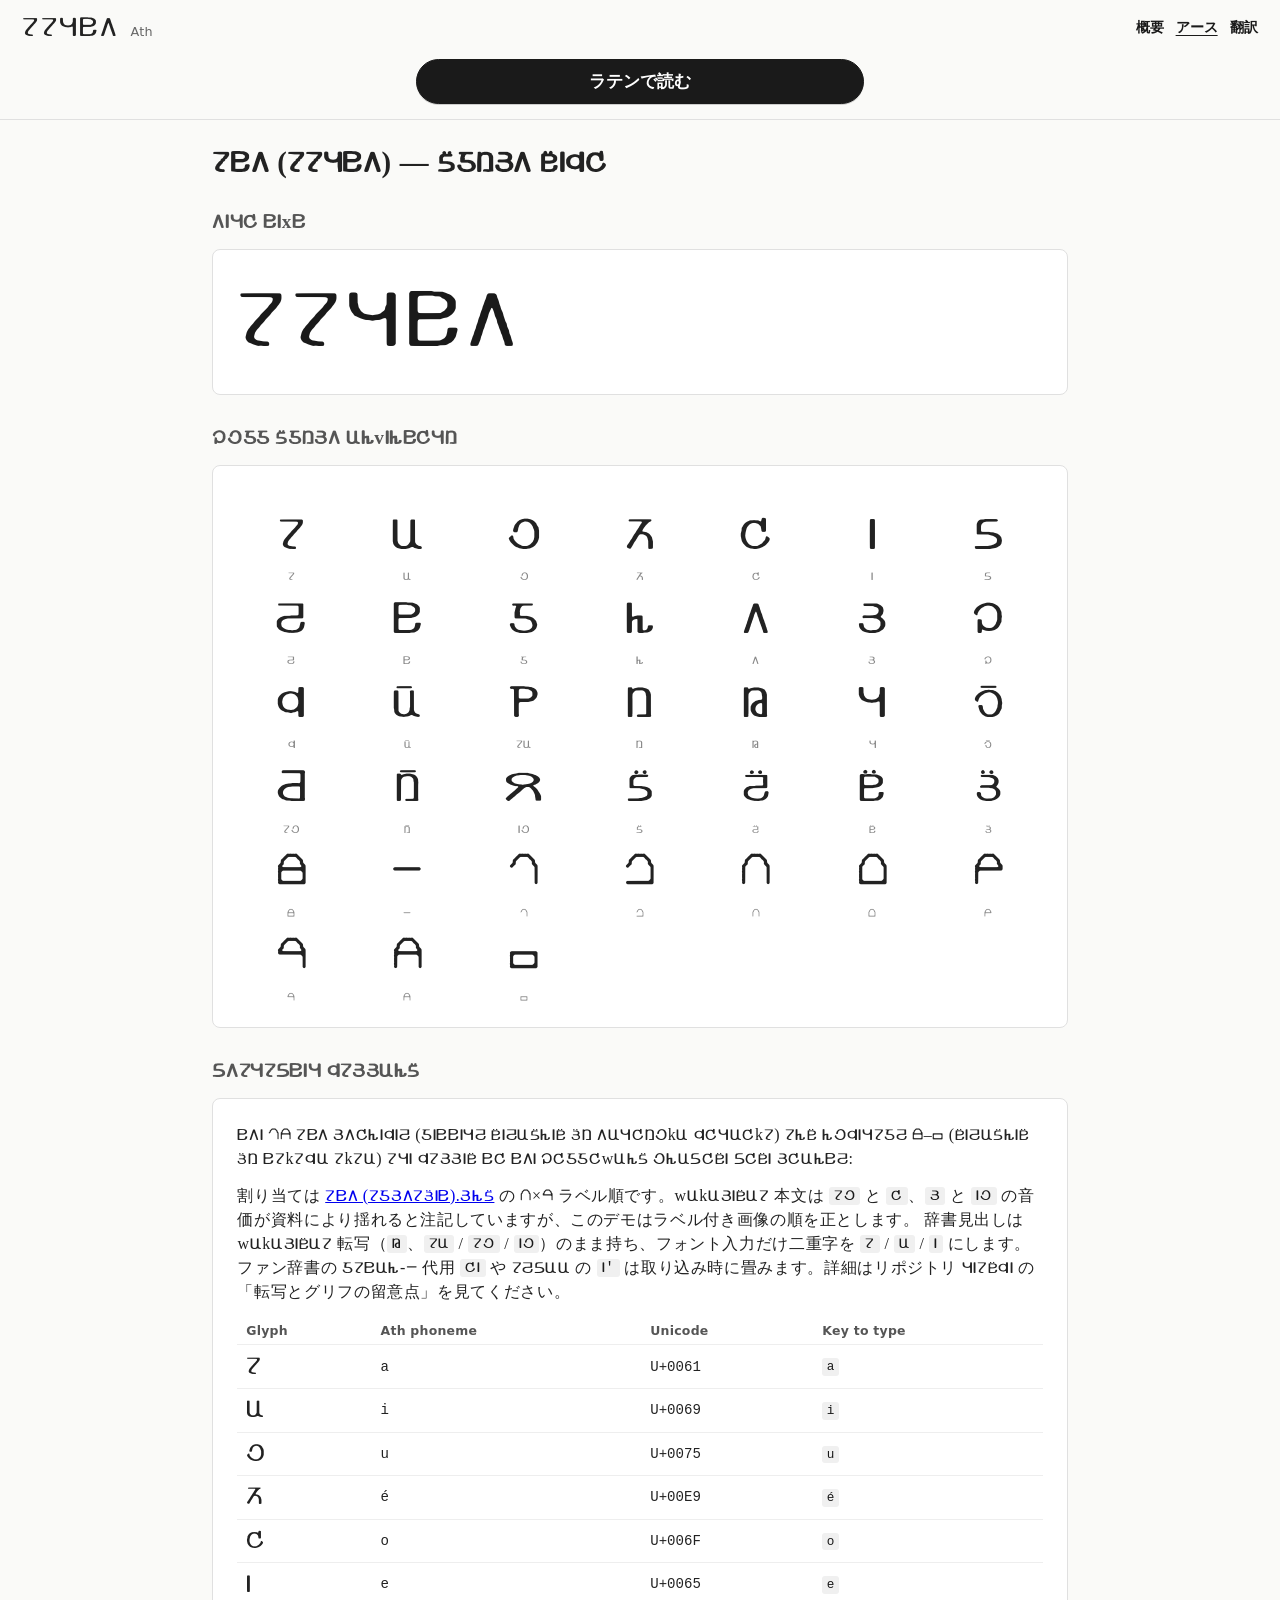
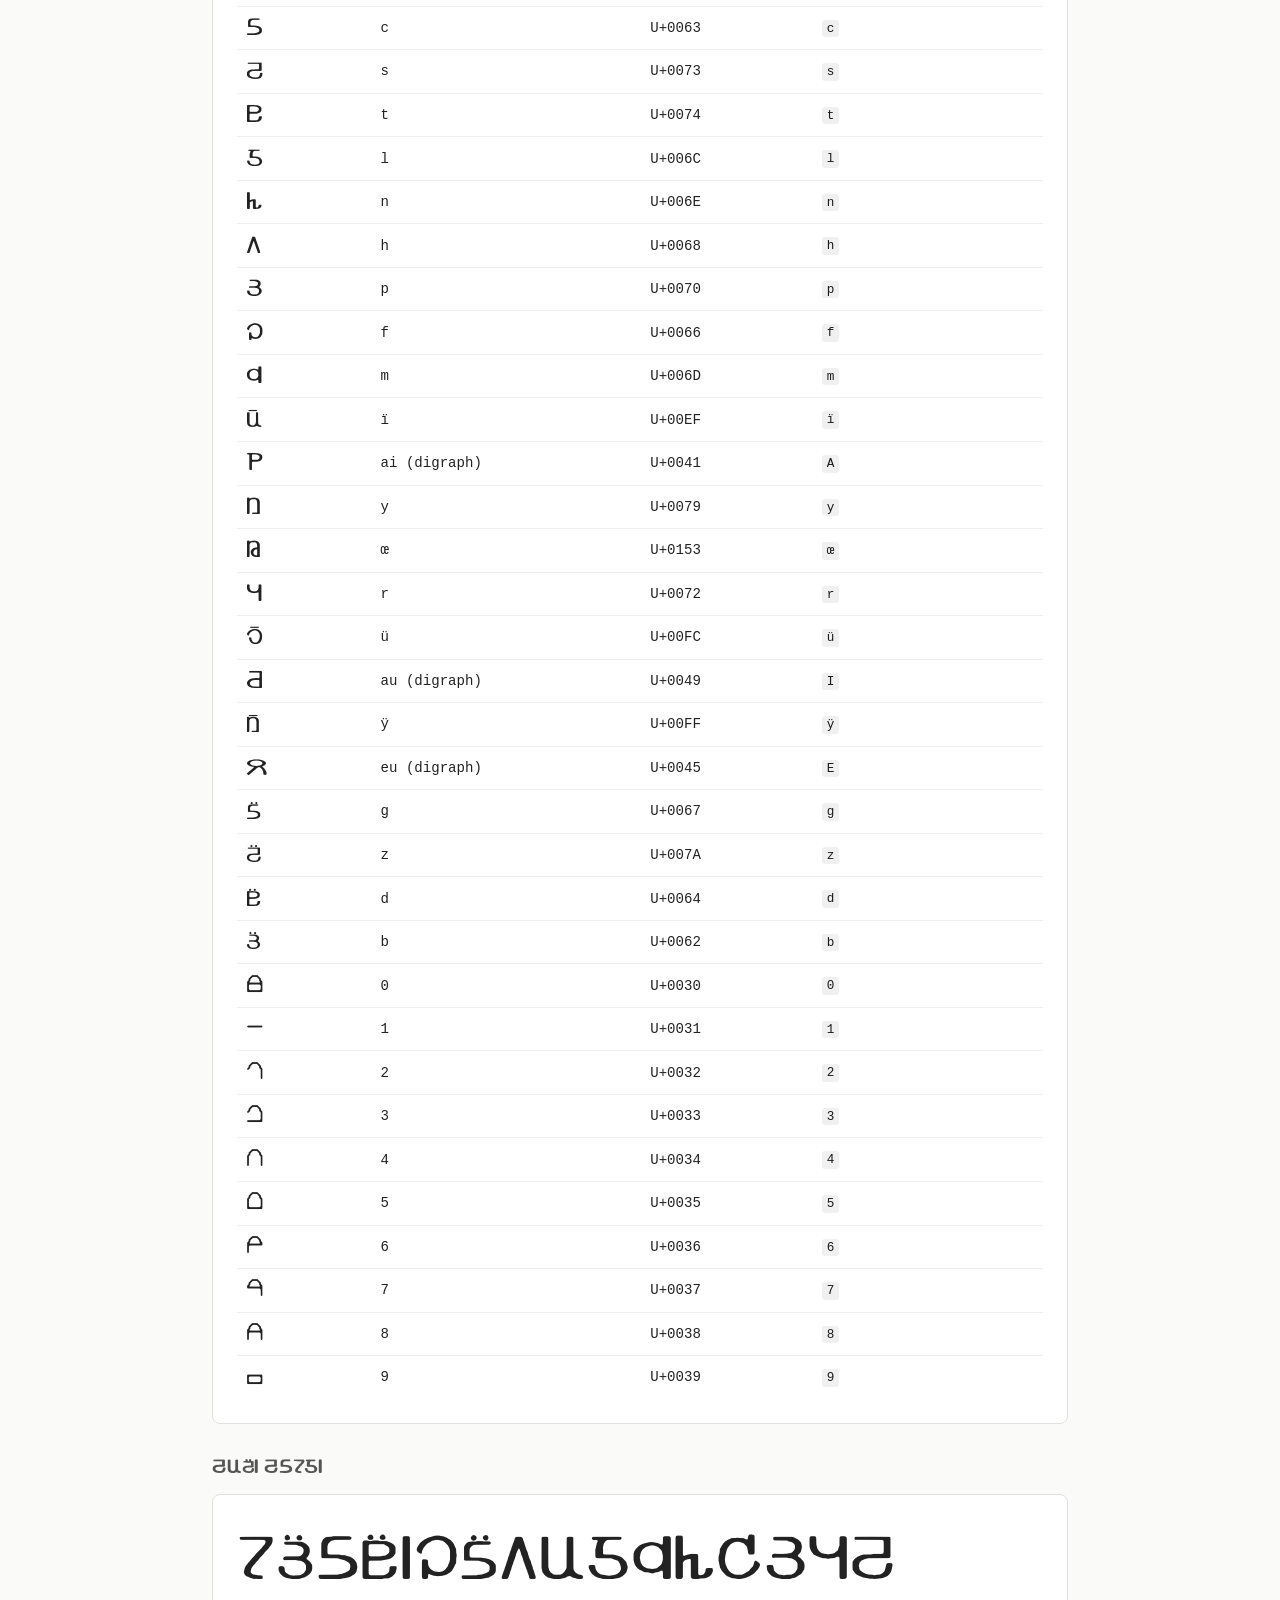
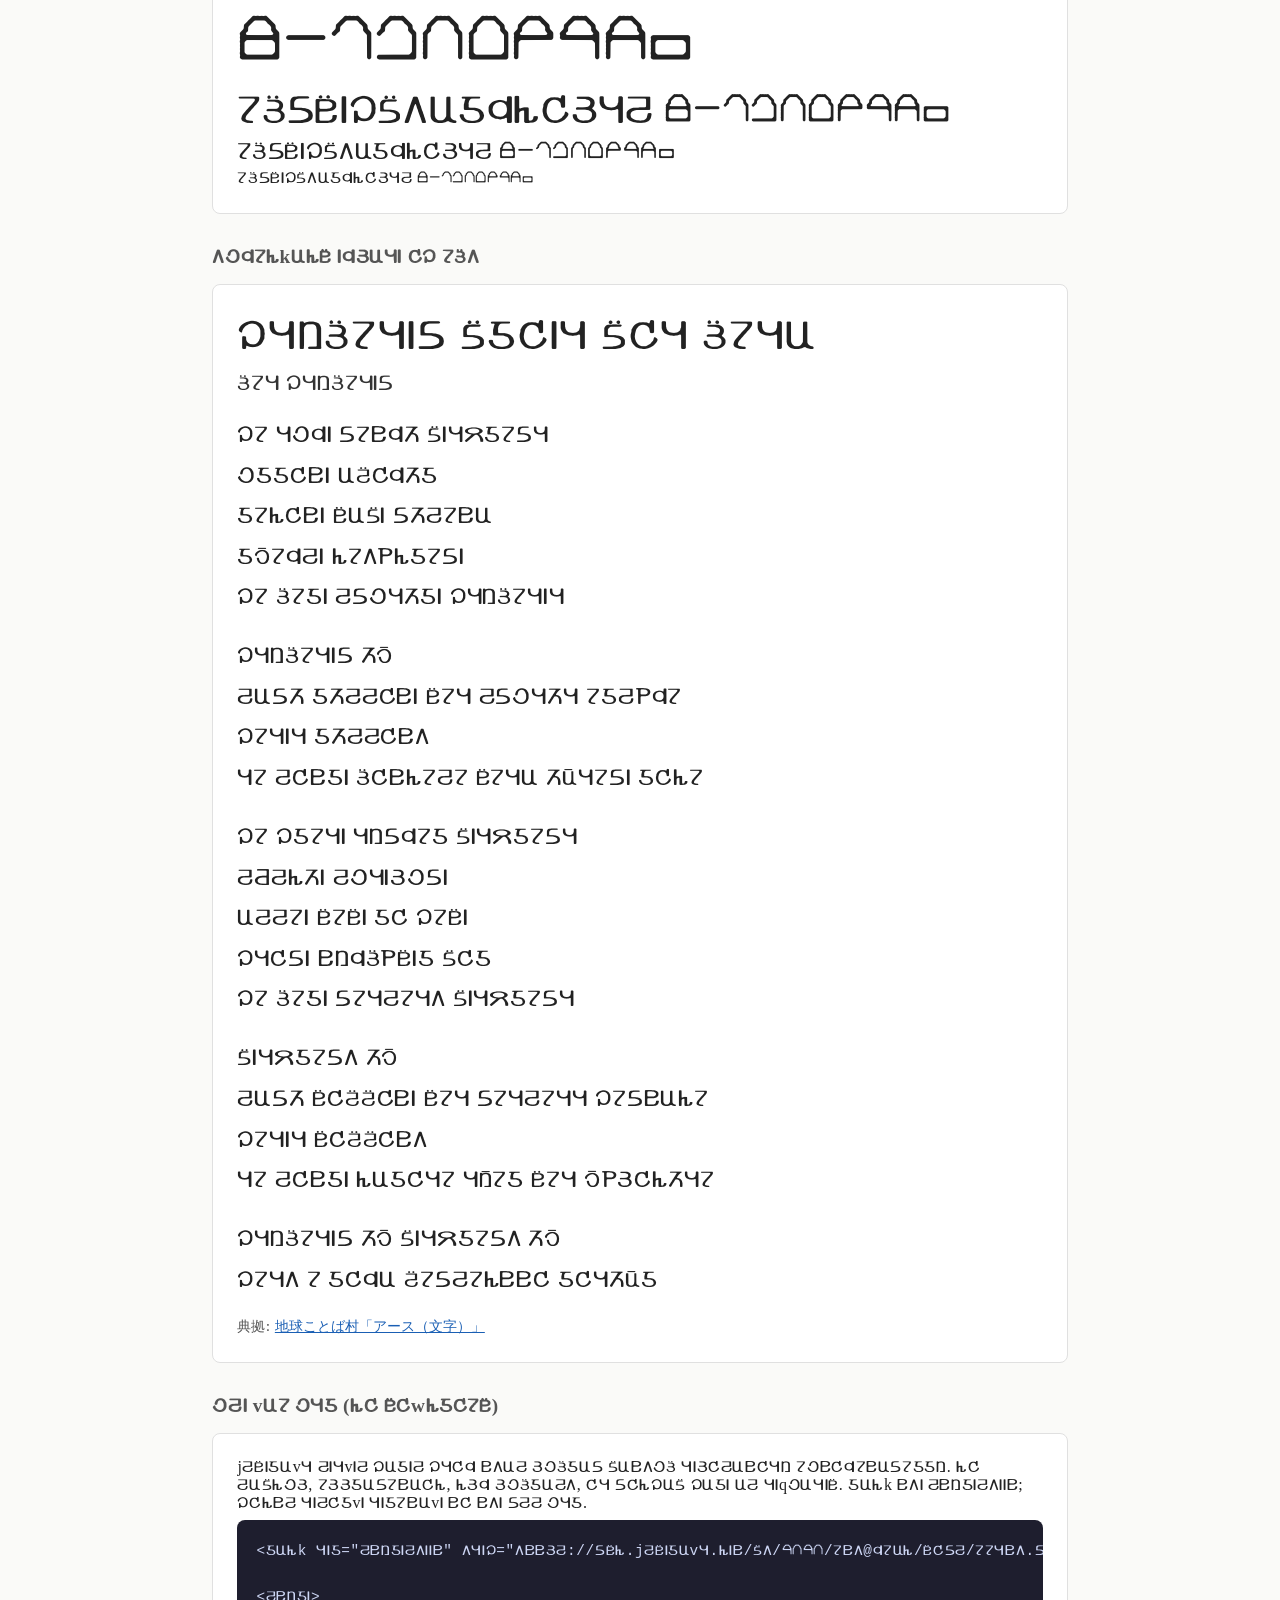
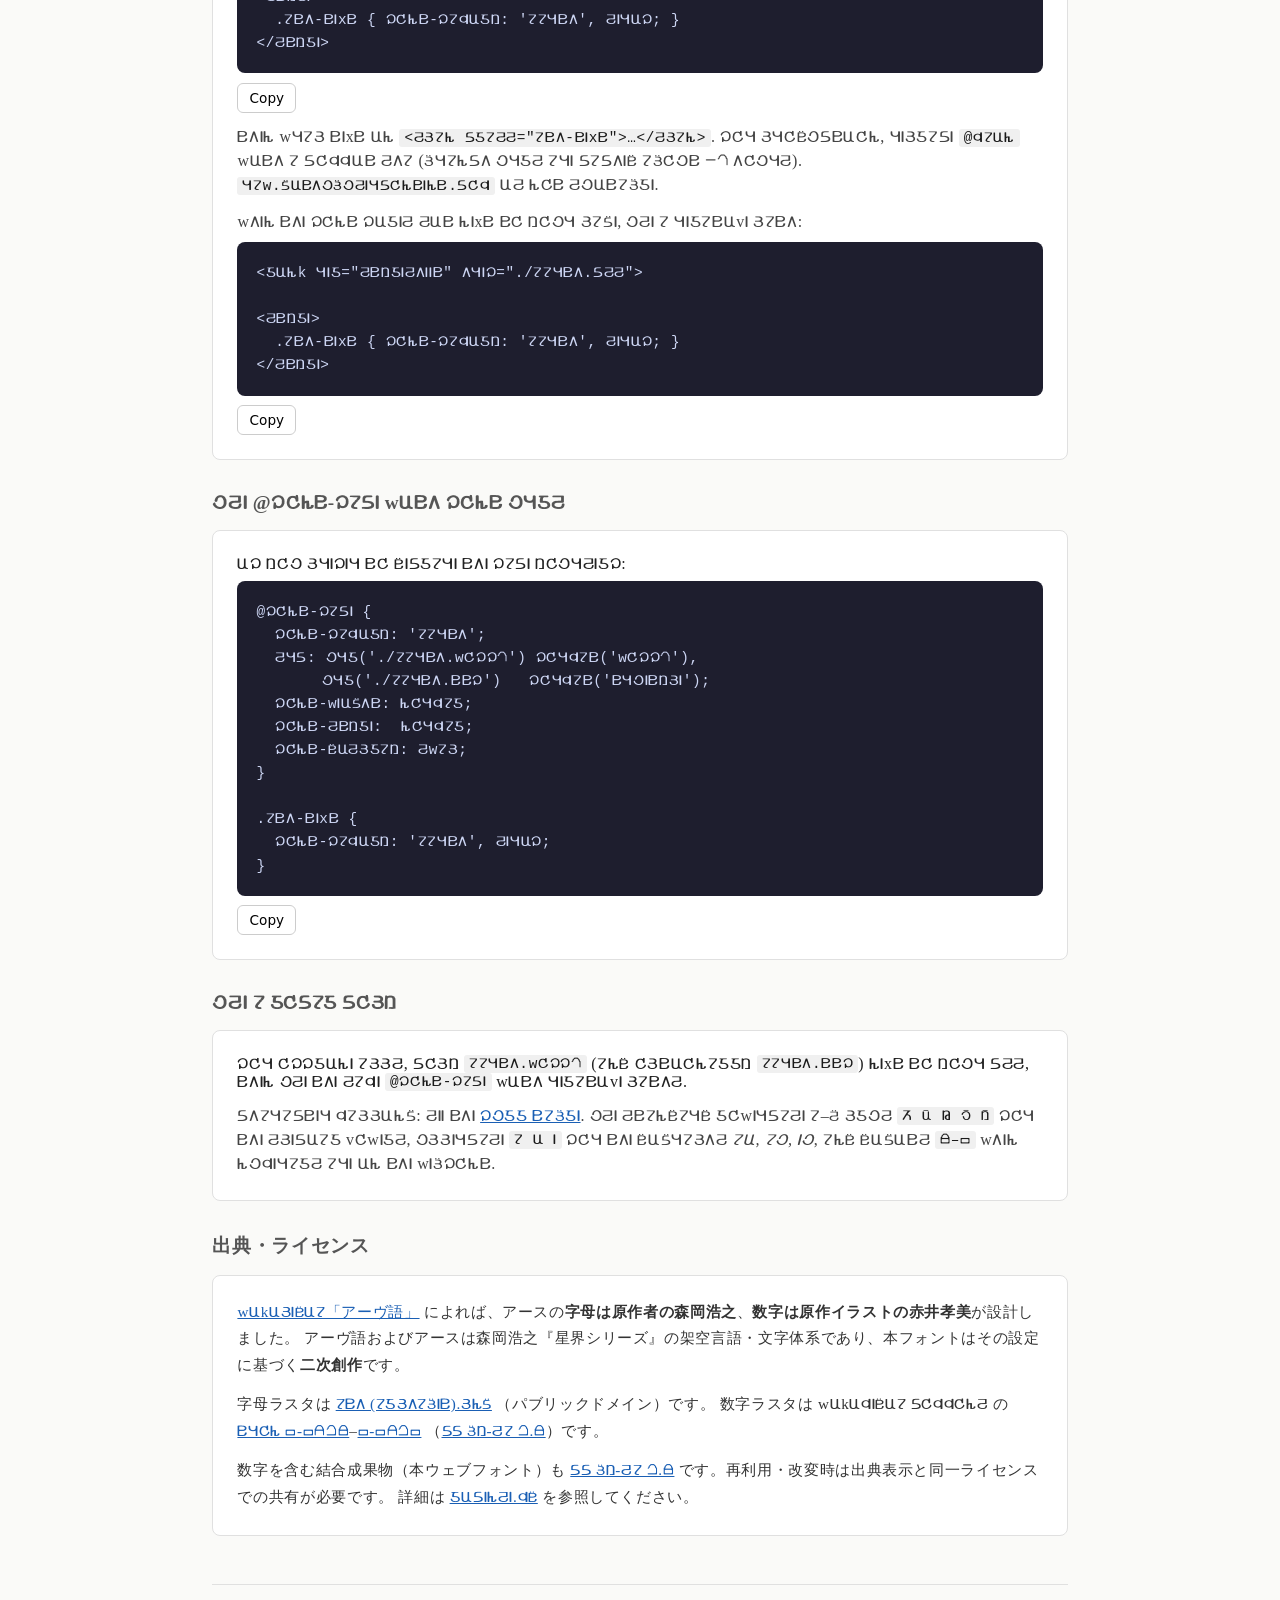
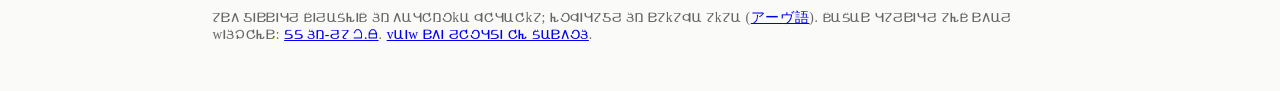
==== ath/index.html @ dbf1bd20 "ux: 字形デモの翻訳トグルを全幅で目立たせる アース表示のファーストビューは維持し、ラテン切替をヘッダー下の大きな操作にする。  Co-authored-by: koudenpa <koudenpa" ====
<!DOCTYPE html>
<html lang="en">
<head>
  <meta charset="UTF-8" />
  <meta name="viewport" content="width=device-width, initial-scale=1.0" />
  <title>アース（Ath）字形デモ — アーヴ語とアース</title>
  <link rel="icon" href="../favicon.ico" sizes="48x48">
  <link rel="icon" type="image/png" sizes="32x32" href="../icons/favicon-32.png">
  <link rel="icon" type="image/png" sizes="16x16" href="../icons/favicon-16.png">
  <link rel="apple-touch-icon" href="../icons/apple-touch-icon.png">
  <link rel="stylesheet" href="../aarth.css">
  <link rel="stylesheet" href="../site.css">
  <style>
    /* ------------------------------------------------------------------ */
    /* Base styles                                                         */
    /* ------------------------------------------------------------------ */
    *, *::before, *::after { box-sizing: border-box; margin: 0; padding: 0; }

    body {
      font-family: system-ui, sans-serif;
      background: #fafaf8;
      color: #222;
    }

    main.page-content {
      max-width: 900px;
      margin: 0 auto;
      padding: 1.6rem 1.4rem 3rem;
    }

    .page-content {
      transition: filter .28s ease, opacity .28s ease;
    }

    .page-content.is-switching {
      filter: blur(6px);
      opacity: .4;
    }

    @media (prefers-reduced-motion: reduce) {
      .page-content { transition: none; }
      .page-content.is-switching { filter: none; opacity: 1; }
    }

    /* Default: the document reads as Ath. Translate restores Latin copy. */
    body:not(.translated) .page-content {
      font-family: 'Aarth', Georgia, serif;
      text-transform: lowercase;
      letter-spacing: .04em;
    }

    /* A / I / E are digraph keys — do not lowercase them. */
    body:not(.translated) .alpha-cell .glyph {
      text-transform: none;
    }

    body:not(.translated) .alpha-cell .label,
    body:not(.translated) code,
    body:not(.translated) pre {
      font-family: 'Aarth', ui-monospace, monospace;
    }

    body.translated .page-content {
      font-family: system-ui, sans-serif;
      text-transform: none;
      letter-spacing: normal;
    }

    /* Specimens stay in Aarth after Translate so glyphs stay visible. */
    body.translated .aarth,
    body.translated .aarth-hero,
    body.translated .alpha-cell .glyph,
    body.translated .size-scale p,
    body.translated .aarth-para,
    body.translated .ath-keys {
      font-family: 'Aarth', serif;
    }

    /* A / I / E are digraph keys (ai / au / eu). Never lowercase them. */
    .ath-keys {
      font-family: 'Aarth', serif;
      letter-spacing: .04em;
    }

    body:not(.translated) .page-content .ath-keys {
      text-transform: none;
    }

    body:not(.translated) .page-content .source-note,
    body.translated .source-note {
      font-family: system-ui, sans-serif;
      text-transform: none;
      letter-spacing: normal;
    }

    body:not(.translated) .page-content .source-note code,
    body.translated .source-note code {
      font-family: ui-monospace, 'SFMono-Regular', Menlo, Consolas, monospace;
      text-transform: none;
    }

    body.translated .alpha-cell .label,
    body.translated code,
    body.translated pre {
      font-family: ui-monospace, 'SFMono-Regular', Menlo, Consolas, monospace;
    }

    h1, h2 { margin-bottom: .5rem; }
    h1 { font-size: 1.8rem; margin-bottom: 1.5rem; }
    h2 { font-size: 1.2rem; color: #555; margin-top: 2rem; }

    /* ------------------------------------------------------------------ */
    /* Aarth font utility class                                            */
    /* ------------------------------------------------------------------ */
    .aarth {
      font-family: 'Aarth', serif;
    }

    /* ------------------------------------------------------------------ */
    /* Demo sections                                                        */
    /* ------------------------------------------------------------------ */
    .demo-block {
      background: #fff;
      border: 1px solid #e0e0e0;
      border-radius: 8px;
      padding: 1.5rem;
      margin-top: 1rem;
      max-width: 100%;
      min-width: 0;
      overflow-x: auto;
    }

    /* Large heading */
    .aarth-hero {
      font-family: 'Aarth', serif;
      font-size: 5rem;
      line-height: 1.2;
      letter-spacing: .08em;
      color: #1a1a1a;
      overflow-wrap: anywhere;
    }

    /* Alphabet table */
    .alpha-grid {
      display: grid;
      grid-template-columns: repeat(7, minmax(0, 1fr));
      gap: .5rem;
      margin-top: 1rem;
    }

    .alpha-cell {
      display: flex;
      flex-direction: column;
      align-items: center;
      gap: .3rem;
      min-width: 0;
    }

    .alpha-cell .glyph {
      font-family: 'Aarth', serif;
      font-size: clamp(1.35rem, 6vw, 2.8rem);
      line-height: 1.35;
    }

    .alpha-cell .label {
      font-size: .7rem;
      color: #888;
      font-family: monospace;
    }

    /* Character mapping — keep Latin columns readable in Ath mode.
       Punctuation is not in the webfont; digits are optional (fill the
       source template). A I E must not be lowercased (digraph keys). */
    .mapping-intro {
      margin-bottom: .8rem;
      line-height: 1.5;
    }

    .mapping-table {
      width: 100%;
      border-collapse: collapse;
      font-family: system-ui, sans-serif;
      text-transform: none;
      letter-spacing: normal;
      font-size: .95rem;
    }

    .mapping-table th,
    .mapping-table td {
      text-align: left;
      padding: .4rem .55rem;
      border-bottom: 1px solid #eee;
      vertical-align: middle;
    }

    .mapping-table th {
      color: #555;
      font-weight: 600;
      font-size: .78rem;
      letter-spacing: .02em;
    }

    .mapping-table tbody tr:last-child td { border-bottom: none; }

    .mapping-table .glyph {
      font-family: 'Aarth', serif;
      font-size: 1.55rem;
      line-height: 1.2;
      letter-spacing: .04em;
      text-transform: none;
    }

    .mapping-table .phoneme,
    .mapping-table .unicode,
    .mapping-table .key {
      font-family: ui-monospace, 'SFMono-Regular', Menlo, Consolas, monospace;
      font-size: .88rem;
    }

    body:not(.translated) .mapping-table,
    body:not(.translated) .mapping-table .phoneme,
    body:not(.translated) .mapping-table .unicode,
    body:not(.translated) .mapping-table .key,
    body.translated .mapping-table .phoneme,
    body.translated .mapping-table .unicode,
    body.translated .mapping-table .key {
      font-family: ui-monospace, 'SFMono-Regular', Menlo, Consolas, monospace;
      text-transform: none;
      letter-spacing: normal;
    }

    body:not(.translated) .mapping-table th,
    body.translated .mapping-table th {
      font-family: system-ui, sans-serif;
    }

    body:not(.translated) .mapping-table .glyph,
    body.translated .mapping-table .glyph {
      font-family: 'Aarth', serif;
      text-transform: none;
    }

    body:not(.translated) .mapping-table code,
    body.translated .mapping-table code {
      font-family: ui-monospace, 'SFMono-Regular', Menlo, Consolas, monospace;
      text-transform: none;
    }

    /* Size scale — unspaced glyph strings must wrap instead of
       widening the viewport on narrow screens. */
    .size-scale {
      overflow-x: auto;
      overscroll-behavior-x: contain;
    }

    .size-scale p {
      font-family: 'Aarth', serif;
      line-height: 1.3;
      overflow-wrap: anywhere;
      word-break: break-word;
    }

    /* Paragraph */
    .aarth-para {
      font-family: 'Aarth', serif;
      font-size: 1.6rem;
      line-height: 1.6;
      letter-spacing: .04em;
    }

    .empire-official {
      font-size: clamp(1.6rem, 5vw, 2.6rem);
      line-height: 1.35;
      margin-bottom: .35rem;
    }

    .empire-short {
      font-size: 1.35rem;
      color: #333;
      margin-bottom: 1.2rem;
    }

    .anthem {
      font-size: 1.45rem;
      line-height: 1.75;
    }

    .anthem .stanza {
      margin: 0;
    }

    .anthem .stanza + .stanza {
      margin-top: 1.15rem;
    }

    .anthem p {
      margin: 0;
      overflow-wrap: anywhere;
    }

    .source-note {
      margin-top: .9rem;
      font-size: .9rem;
      line-height: 1.6;
      color: #555;
      font-family: system-ui, sans-serif;
      text-transform: none;
      letter-spacing: normal;
    }

    .source-note a { color: #1a5fb4; }

    code {
      background: #f0f0f0;
      color: #1a1a1a;
      border-radius: 3px;
      padding: .1em .35em;
      font-size: .9em;
    }

    pre {
      background: #1e1e2e;
      color: #cdd6f4;
      border-radius: 8px;
      padding: 1.2rem;
      overflow-x: auto;
      max-width: 100%;
      font-size: .9rem;
      line-height: 1.6;
      margin-top: .5rem;
    }

    .snippet-actions {
      display: flex;
      gap: .5rem;
      margin-top: .6rem;
      flex-wrap: wrap;
    }

    .snippet-actions button {
      font: .85rem/1.2 system-ui, sans-serif;
      text-transform: none;
      padding: .35rem .7rem;
      border: 1px solid #ccc;
      border-radius: 6px;
      background: #fff;
      cursor: pointer;
    }

    .snippet-actions button:hover { background: #f3f3f3; }

    .use-note {
      margin-top: .8rem;
      color: #444;
      line-height: 1.5;
    }

    .use-note a { color: #1a5fb4; }

    /* <pre><code> must not inherit the inline-code chip background,
       or the light text on #f0f0f0 becomes unreadable. */
    pre code {
      background: transparent;
      color: inherit;
      padding: 0;
      font-size: inherit;
      border-radius: 0;
    }

    .notice {
      font-size: .95rem;
      line-height: 1.75;
      color: #333;
    }

    .notice a { color: #1a5fb4; }

    .notice p + p { margin-top: .8rem; }

    footer {
      margin-top: 3rem;
      padding-top: 1.5rem;
      border-top: 1px solid #e0e0e0;
      color: #666;
      font-size: .85rem;
    }
  </style>
</head>
<body>

  <header class="site-bar site-bar--with-play">
    <a class="site-brand" href="../">
      <span class="site-logo" aria-hidden="true">aarth</span>
      <span class="site-meta" id="translate-meta">Ath</span>
    </a>
    <nav class="site-nav" aria-label="サイト">
      <a href="../">概要</a>
      <a href="./" aria-current="page">アース</a>
      <a href="../web/">翻訳</a>
    </nav>
    <div class="translate-play">
      <button type="button" id="translate-button" aria-pressed="false" aria-controls="page-content">
        ラテンで読む
      </button>
    </div>
  </header>

  <main class="page-content" id="page-content">
  <h1>Ath (Aarth) — glyph demo</h1>

  <!-- Hero -->
  <section>
    <h2>Hero text</h2>
    <div class="demo-block">
      <p class="aarth-hero">aarth</p>
    </div>
  </section>

  <!-- Full alphabet -->
  <section>
    <h2>Full glyph inventory</h2>
    <div class="demo-block">
      <div class="alpha-grid">
        <!-- Row 0 -->
        <div class="alpha-cell"><span class="glyph">a</span><span class="label">a</span></div>
        <div class="alpha-cell"><span class="glyph">i</span><span class="label">i</span></div>
        <div class="alpha-cell"><span class="glyph">u</span><span class="label">u</span></div>
        <div class="alpha-cell"><span class="glyph">é</span><span class="label">é</span></div>
        <div class="alpha-cell"><span class="glyph">o</span><span class="label">o</span></div>
        <div class="alpha-cell"><span class="glyph">e</span><span class="label">e</span></div>
        <div class="alpha-cell"><span class="glyph">c</span><span class="label">c</span></div>
        <!-- Row 1 -->
        <div class="alpha-cell"><span class="glyph">s</span><span class="label">s</span></div>
        <div class="alpha-cell"><span class="glyph">t</span><span class="label">t</span></div>
        <div class="alpha-cell"><span class="glyph">l</span><span class="label">l</span></div>
        <div class="alpha-cell"><span class="glyph">n</span><span class="label">n</span></div>
        <div class="alpha-cell"><span class="glyph">h</span><span class="label">h</span></div>
        <div class="alpha-cell"><span class="glyph">p</span><span class="label">p</span></div>
        <div class="alpha-cell"><span class="glyph">f</span><span class="label">f</span></div>
        <!-- Row 2 -->
        <div class="alpha-cell"><span class="glyph">m</span><span class="label">m</span></div>
        <div class="alpha-cell"><span class="glyph">ï</span><span class="label">ï</span></div>
        <div class="alpha-cell"><span class="glyph">A</span><span class="label">ai</span></div>
        <div class="alpha-cell"><span class="glyph">y</span><span class="label">y</span></div>
        <div class="alpha-cell"><span class="glyph">œ</span><span class="label">œ</span></div>
        <div class="alpha-cell"><span class="glyph">r</span><span class="label">r</span></div>
        <div class="alpha-cell"><span class="glyph">ü</span><span class="label">ü</span></div>
        <!-- Row 3 -->
        <div class="alpha-cell"><span class="glyph">I</span><span class="label">au</span></div>
        <div class="alpha-cell"><span class="glyph">ÿ</span><span class="label">ÿ</span></div>
        <div class="alpha-cell"><span class="glyph">E</span><span class="label">eu</span></div>
        <div class="alpha-cell"><span class="glyph">g</span><span class="label">g</span></div>
        <div class="alpha-cell"><span class="glyph">z</span><span class="label">z</span></div>
        <div class="alpha-cell"><span class="glyph">d</span><span class="label">d</span></div>
        <div class="alpha-cell"><span class="glyph">b</span><span class="label">b</span></div>
        <!-- Numerals (Takami Akai) -->
        <div class="alpha-cell"><span class="glyph">0</span><span class="label">0</span></div>
        <div class="alpha-cell"><span class="glyph">1</span><span class="label">1</span></div>
        <div class="alpha-cell"><span class="glyph">2</span><span class="label">2</span></div>
        <div class="alpha-cell"><span class="glyph">3</span><span class="label">3</span></div>
        <div class="alpha-cell"><span class="glyph">4</span><span class="label">4</span></div>
        <div class="alpha-cell"><span class="glyph">5</span><span class="label">5</span></div>
        <div class="alpha-cell"><span class="glyph">6</span><span class="label">6</span></div>
        <div class="alpha-cell"><span class="glyph">7</span><span class="label">7</span></div>
        <div class="alpha-cell"><span class="glyph">8</span><span class="label">8</span></div>
        <div class="alpha-cell"><span class="glyph">9</span><span class="label">9</span></div>
      </div>
    </div>
  </section>

  <!-- Character mapping -->
  <section id="character-mapping">
    <h2>Character mapping</h2>
    <div class="demo-block">
      <p class="mapping-intro">The 28 Ath phonemes (letters designed by Hiroyuki Morioka) and numerals 0–9 (designed by Takami Akai) are mapped to the following Unicode code points:</p>
      <p class="mapping-intro">
        割り当ては
        <a href="https://commons.wikimedia.org/wiki/File:Ath_(alphabet).png">Ath (alphabet).png</a>
        の 4×7 ラベル順です。Wikipedia 本文は <code>au</code> と <code>o</code>、<code>p</code> と <code>eu</code> の音価が資料により揺れると注記していますが、このデモはラベル付き画像の順を正とします。
        辞書見出しは Wikipedia 転写（<code>œ</code>、<code>ai</code> / <code>au</code> / <code>eu</code>）のまま持ち、フォント入力だけ二重字を <code>A</code> / <code>I</code> / <code>E</code> にします。
        ファン辞書の Latin-1 代用 <code>oe</code> や ASCII の <code>e'</code> は取り込み時に畳みます。詳細はリポジトリ README の「転写とグリフの留意点」を見てください。
      </p>
      <table class="mapping-table">
        <thead>
          <tr>
            <th scope="col">Glyph</th>
            <th scope="col">Ath phoneme</th>
            <th scope="col">Unicode</th>
            <th scope="col">Key to type</th>
          </tr>
        </thead>
        <tbody>
          <tr><td class="glyph">a</td><td class="phoneme">a</td><td class="unicode">U+0061</td><td class="key"><code>a</code></td></tr>
          <tr><td class="glyph">i</td><td class="phoneme">i</td><td class="unicode">U+0069</td><td class="key"><code>i</code></td></tr>
          <tr><td class="glyph">u</td><td class="phoneme">u</td><td class="unicode">U+0075</td><td class="key"><code>u</code></td></tr>
          <tr><td class="glyph">é</td><td class="phoneme">é</td><td class="unicode">U+00E9</td><td class="key"><code>é</code></td></tr>
          <tr><td class="glyph">o</td><td class="phoneme">o</td><td class="unicode">U+006F</td><td class="key"><code>o</code></td></tr>
          <tr><td class="glyph">e</td><td class="phoneme">e</td><td class="unicode">U+0065</td><td class="key"><code>e</code></td></tr>
          <tr><td class="glyph">c</td><td class="phoneme">c</td><td class="unicode">U+0063</td><td class="key"><code>c</code></td></tr>
          <tr><td class="glyph">s</td><td class="phoneme">s</td><td class="unicode">U+0073</td><td class="key"><code>s</code></td></tr>
          <tr><td class="glyph">t</td><td class="phoneme">t</td><td class="unicode">U+0074</td><td class="key"><code>t</code></td></tr>
          <tr><td class="glyph">l</td><td class="phoneme">l</td><td class="unicode">U+006C</td><td class="key"><code>l</code></td></tr>
          <tr><td class="glyph">n</td><td class="phoneme">n</td><td class="unicode">U+006E</td><td class="key"><code>n</code></td></tr>
          <tr><td class="glyph">h</td><td class="phoneme">h</td><td class="unicode">U+0068</td><td class="key"><code>h</code></td></tr>
          <tr><td class="glyph">p</td><td class="phoneme">p</td><td class="unicode">U+0070</td><td class="key"><code>p</code></td></tr>
          <tr><td class="glyph">f</td><td class="phoneme">f</td><td class="unicode">U+0066</td><td class="key"><code>f</code></td></tr>
          <tr><td class="glyph">m</td><td class="phoneme">m</td><td class="unicode">U+006D</td><td class="key"><code>m</code></td></tr>
          <tr><td class="glyph">ï</td><td class="phoneme">ï</td><td class="unicode">U+00EF</td><td class="key"><code>ï</code></td></tr>
          <tr><td class="glyph">A</td><td class="phoneme">ai (digraph)</td><td class="unicode">U+0041</td><td class="key"><code>A</code></td></tr>
          <tr><td class="glyph">y</td><td class="phoneme">y</td><td class="unicode">U+0079</td><td class="key"><code>y</code></td></tr>
          <tr><td class="glyph">œ</td><td class="phoneme">œ</td><td class="unicode">U+0153</td><td class="key"><code>œ</code></td></tr>
          <tr><td class="glyph">r</td><td class="phoneme">r</td><td class="unicode">U+0072</td><td class="key"><code>r</code></td></tr>
          <tr><td class="glyph">ü</td><td class="phoneme">ü</td><td class="unicode">U+00FC</td><td class="key"><code>ü</code></td></tr>
          <tr><td class="glyph">I</td><td class="phoneme">au (digraph)</td><td class="unicode">U+0049</td><td class="key"><code>I</code></td></tr>
          <tr><td class="glyph">ÿ</td><td class="phoneme">ÿ</td><td class="unicode">U+00FF</td><td class="key"><code>ÿ</code></td></tr>
          <tr><td class="glyph">E</td><td class="phoneme">eu (digraph)</td><td class="unicode">U+0045</td><td class="key"><code>E</code></td></tr>
          <tr><td class="glyph">g</td><td class="phoneme">g</td><td class="unicode">U+0067</td><td class="key"><code>g</code></td></tr>
          <tr><td class="glyph">z</td><td class="phoneme">z</td><td class="unicode">U+007A</td><td class="key"><code>z</code></td></tr>
          <tr><td class="glyph">d</td><td class="phoneme">d</td><td class="unicode">U+0064</td><td class="key"><code>d</code></td></tr>
          <tr><td class="glyph">b</td><td class="phoneme">b</td><td class="unicode">U+0062</td><td class="key"><code>b</code></td></tr>
          <tr><td class="glyph">0</td><td class="phoneme">0</td><td class="unicode">U+0030</td><td class="key"><code>0</code></td></tr>
          <tr><td class="glyph">1</td><td class="phoneme">1</td><td class="unicode">U+0031</td><td class="key"><code>1</code></td></tr>
          <tr><td class="glyph">2</td><td class="phoneme">2</td><td class="unicode">U+0032</td><td class="key"><code>2</code></td></tr>
          <tr><td class="glyph">3</td><td class="phoneme">3</td><td class="unicode">U+0033</td><td class="key"><code>3</code></td></tr>
          <tr><td class="glyph">4</td><td class="phoneme">4</td><td class="unicode">U+0034</td><td class="key"><code>4</code></td></tr>
          <tr><td class="glyph">5</td><td class="phoneme">5</td><td class="unicode">U+0035</td><td class="key"><code>5</code></td></tr>
          <tr><td class="glyph">6</td><td class="phoneme">6</td><td class="unicode">U+0036</td><td class="key"><code>6</code></td></tr>
          <tr><td class="glyph">7</td><td class="phoneme">7</td><td class="unicode">U+0037</td><td class="key"><code>7</code></td></tr>
          <tr><td class="glyph">8</td><td class="phoneme">8</td><td class="unicode">U+0038</td><td class="key"><code>8</code></td></tr>
          <tr><td class="glyph">9</td><td class="phoneme">9</td><td class="unicode">U+0039</td><td class="key"><code>9</code></td></tr>
        </tbody>
      </table>
    </div>
  </section>

  <!-- Size scale -->
  <section>
    <h2>Size scale</h2>
    <div class="demo-block size-scale">
      <p style="font-size:4rem">abcdefghilmnoprs 0123456789</p>
      <p style="font-size:2.5rem">abcdefghilmnoprs 0123456789</p>
      <p style="font-size:1.5rem">abcdefghilmnoprs 0123456789</p>
      <p style="font-size:1rem">abcdefghilmnoprs 0123456789</p>
    </div>
  </section>

  <!-- Humankind Empire of Abh: official name + imperial anthem in Ath keys -->
  <section id="frybarec">
    <h2>Humankind Empire of Abh</h2>
    <div class="demo-block">
      <p class="ath-keys empire-official" lang="ath">frybarec gloer gor bari</p>
      <p class="ath-keys empire-short" lang="ath">bar frybarec</p>
      <div class="ath-keys anthem" lang="ath">
        <div class="stanza">
          <p>fa rume catmé gerElacr</p>
          <p>ullote izomél</p>
          <p>lanote dige césati</p>
          <p>lüamse nahAnlace</p>
          <p>fa bale scuréle frybarer</p>
        </div>
        <div class="stanza">
          <p>frybarec éü</p>
          <p>sicé léssote dar scurér alsAma</p>
          <p>farer léssoth</p>
          <p>ra sotle botnasa dari éïrace lona</p>
        </div>
        <div class="stanza">
          <p>fa flare rycmal gerElacr</p>
          <p>sIsnée surepuce</p>
          <p>issae dade lo fade</p>
          <p>froce tymbAdel gol</p>
          <p>fa bale carsarh gerElacr</p>
        </div>
        <div class="stanza">
          <p>gerElach éü</p>
          <p>sicé dozzote dar carsarr factina</p>
          <p>farer dozzoth</p>
          <p>ra sotle nilora rÿal dar üAponéra</p>
        </div>
        <div class="stanza">
          <p>frybarec éü gerElach éü</p>
          <p>farh a lomi zacsantto loréïl</p>
        </div>
      </div>
      <p class="source-note">
        典拠:
        <a href="https://www.chikyukotobamura.org/muse/wr_fiction_5.html">地球ことば村「アース（文字）」</a>
      </p>
    </div>
  </section>

  <!-- CSS usage snippet -->
  <section>
    <h2>Use via URL (no download)</h2>
    <div class="demo-block">
      <p>
        jsDelivr serves files from this public GitHub repository automatically.
        No signup, application, npm publish, or config file is required.
        Link the stylesheet; fonts resolve relative to the CSS URL.
      </p>
      <pre><code id="snippet-jsdelivr">&lt;link rel="stylesheet" href="https://cdn.jsdelivr.net/gh/7474/Ath@main/docs/aarth.css"&gt;

&lt;style&gt;
  .ath-text { font-family: 'Aarth', serif; }
&lt;/style&gt;</code></pre>
      <div class="snippet-actions">
        <button type="button" data-copy="snippet-jsdelivr">Copy</button>
      </div>
      <p class="use-note">
        Then wrap text in <code>&lt;span class="ath-text"&gt;…&lt;/span&gt;</code>.
        For production, replace <code>@main</code> with a commit SHA
        (branch URLs are cached about 12 hours).
        <code>raw.githubusercontent.com</code> is not suitable.
      </p>
      <p class="use-note">When the font files sit next to your page, use a relative path:</p>
      <pre><code id="snippet-link">&lt;link rel="stylesheet" href="./aarth.css"&gt;

&lt;style&gt;
  .ath-text { font-family: 'Aarth', serif; }
&lt;/style&gt;</code></pre>
      <div class="snippet-actions">
        <button type="button" data-copy="snippet-link">Copy</button>
      </div>
    </div>
  </section>

  <section>
    <h2>Use @font-face with font URLs</h2>
    <div class="demo-block">
      <p>If you prefer to declare the face yourself:</p>
      <pre><code id="snippet-font-face">@font-face {
  font-family: 'Aarth';
  src: url('./aarth.woff2') format('woff2'),
       url('./aarth.ttf')   format('truetype');
  font-weight: normal;
  font-style:  normal;
  font-display: swap;
}

.ath-text {
  font-family: 'Aarth', serif;
}</code></pre>
      <div class="snippet-actions">
        <button type="button" data-copy="snippet-font-face">Copy</button>
      </div>
    </div>
  </section>

  <section>
    <h2>Use a local copy</h2>
    <div class="demo-block">
      <p>For offline apps, copy <code>aarth.woff2</code> (and optionally <code>aarth.ttf</code>) next to your CSS, then use the same <code>@font-face</code> with relative paths.</p>
      <p class="use-note">
        Character mapping: see the
        <a href="#character-mapping">full table</a>.
        Use standard lowercase a–z plus
        <code>é ï œ ü ÿ</code> for the special vowels,
        uppercase <code>A I E</code> for the digraphs <em>ai, au, eu</em>,
        and digits <code>0–9</code> when numerals are in the webfont.
      </p>
    </div>
  </section>

  <!-- Source / license -->
  <section>
    <h2>出典・ライセンス</h2>
    <div class="demo-block notice">
      <p>
        <a href="https://ja.wikipedia.org/wiki/%E3%82%A2%E3%83%BC%E3%83%B4%E8%AA%9E">Wikipedia「アーヴ語」</a>
        によれば、アースの<strong>字母は原作者の森岡浩之</strong>、<strong>数字は原作イラストの赤井孝美</strong>が設計しました。
        アーヴ語およびアースは森岡浩之『星界シリーズ』の架空言語・文字体系であり、本フォントはその設定に基づく<strong>二次創作</strong>です。
      </p>
      <p>
        字母ラスタは
        <a href="https://commons.wikimedia.org/wiki/File:Ath_(alphabet).png">Ath (alphabet).png</a>
        （パブリックドメイン）です。
        数字ラスタは Wikimedia Commons の
        <a href="https://commons.wikimedia.org/wiki/File:TRON_9-9830.gif">TRON 9-9830</a>–<a href="https://commons.wikimedia.org/wiki/File:TRON_9-9839.gif">9-9839</a>
        （<a href="https://creativecommons.org/licenses/by-sa/3.0/">CC BY-SA 3.0</a>）です。
      </p>
      <p>
        数字を含む結合成果物（本ウェブフォント）も
        <a href="https://creativecommons.org/licenses/by-sa/3.0/">CC BY-SA 3.0</a>
        です。再利用・改変時は出典表示と同一ライセンスでの共有が必要です。
        詳細は <a href="https://github.com/7474/Ath/blob/main/LICENSE.md">LICENSE.md</a> を参照してください。
      </p>
    </div>
  </section>

  <footer>
    Ath letters designed by Hiroyuki Morioka; numerals by Takami Akai
    (<a href="https://ja.wikipedia.org/wiki/%E3%82%A2%E3%83%BC%E3%83%B4%E8%AA%9E">アーヴ語</a>).
    Digit rasters and this webfont:
    <a href="https://creativecommons.org/licenses/by-sa/3.0/">CC BY-SA 3.0</a>.
    <a href="https://github.com/7474/Ath">View the source on GitHub</a>.
  </footer>
  </main>

  <script>
    (function () {
      document.querySelectorAll('[data-copy]').forEach(function (btn) {
        btn.addEventListener('click', function () {
          var target = document.getElementById(btn.getAttribute('data-copy'));
          if (!target) return;
          var text = target.textContent;
          var done = function () {
            var prev = btn.textContent;
            btn.textContent = 'Copied';
            setTimeout(function () { btn.textContent = prev; }, 1500);
          };
          if (navigator.clipboard && navigator.clipboard.writeText) {
            navigator.clipboard.writeText(text).then(done).catch(function () {
              window.prompt('Copy:', text);
            });
          } else {
            window.prompt('Copy:', text);
          }
        });
      });

      var translateButton = document.getElementById('translate-button');
      var translateMeta = document.getElementById('translate-meta');
      var pageContent = document.querySelector('.page-content');
      var switchingTimer = 0;

      function applyTranslation(translated) {
        document.body.classList.toggle('translated', translated);
        translateButton.setAttribute('aria-pressed', String(translated));
        translateButton.textContent = translated ? 'アースで見る' : 'ラテンで読む';
        if (translateMeta) translateMeta.textContent = translated ? 'Latin' : 'Ath';
        if (pageContent) pageContent.classList.remove('is-switching');
      }

      if (translateButton) {
        translateButton.addEventListener('click', function () {
          var next = !document.body.classList.contains('translated');
          var reduceMotion = window.matchMedia('(prefers-reduced-motion: reduce)').matches;
          window.clearTimeout(switchingTimer);
          if (reduceMotion || !pageContent) {
            applyTranslation(next);
            return;
          }
          pageContent.classList.add('is-switching');
          switchingTimer = window.setTimeout(function () {
            applyTranslation(next);
          }, 180);
        });
      }
    })();
  </script>

</body>
</html>
---- aarth.css ----
/* Aarth webfont — host this file next to aarth.woff2 / aarth.ttf.
   Relative urls resolve against THIS stylesheet, so a cross-origin
   <link> (GitHub Pages, jsDelivr, …) still loads the fonts from the
   same origin as the CSS. The host must send Access-Control-Allow-Origin
   for @font-face (GitHub Pages and jsDelivr do). */
@font-face {
  font-family: 'Aarth';
  src: url('aarth.woff2?v=2') format('woff2'),
       url('aarth.ttf?v=2')   format('truetype');
  font-weight: normal;
  font-style:  normal;
  font-display: swap;
}
---- site.css ----
/* Shared GitHub Pages chrome for アーヴ語 / アース. */
*, *::before, *::after { box-sizing: border-box; }

.site-bar {
  position: sticky;
  top: 0;
  z-index: 20;
  display: flex;
  justify-content: space-between;
  align-items: center;
  gap: 1rem;
  padding: .85rem 1.4rem;
  background: rgba(250, 250, 248, .94);
  border-bottom: 1px solid #e0e0e0;
  backdrop-filter: blur(8px);
}

.site-brand {
  display: flex;
  align-items: baseline;
  gap: .7rem;
  min-width: 0;
  color: inherit;
  text-decoration: none;
}

.site-logo {
  font-family: 'Aarth', serif;
  font-size: 1.7rem;
  letter-spacing: .08em;
  line-height: 1;
  font-weight: 400;
}

.site-meta {
  font-family: system-ui, sans-serif;
  font-size: .8rem;
  color: #666;
  letter-spacing: .02em;
}

.site-nav {
  display: flex;
  align-items: center;
  gap: .75rem;
  flex-wrap: wrap;
  flex-shrink: 0;
}

.site-nav a {
  font: 600 .9rem/1.2 system-ui, sans-serif;
  color: #1a1a1a;
  text-decoration: none;
}

.site-nav a[aria-current="page"] {
  text-decoration: underline;
  text-underline-offset: .2em;
}

.site-bar--with-play {
  flex-wrap: wrap;
}

.translate-play {
  flex: 1 0 100%;
  display: flex;
  justify-content: center;
  padding: .15rem 0 .1rem;
}

#translate-button {
  flex-shrink: 0;
  min-height: 2.75rem;
  min-width: min(100%, 22rem);
  width: 100%;
  max-width: 28rem;
  font: 700 1.05rem/1.2 system-ui, sans-serif;
  padding: .7rem 1.3rem;
  border: 1px solid #1a1a1a;
  border-radius: 999px;
  background: #1a1a1a;
  color: #fff;
  cursor: pointer;
  box-shadow: 0 1px 0 rgba(26, 26, 26, .2);
}

#translate-button:hover { background: #333; }

#translate-button:focus-visible {
  outline: 2px solid #1a1a1a;
  outline-offset: 3px;
}

body.translated #translate-button {
  background: #fff;
  color: #1a1a1a;
}

.site-cards {
  display: grid;
  grid-template-columns: 1fr 1fr;
  gap: 1rem;
  margin: 1.4rem 0 2rem;
}

@media (max-width: 760px) {
  .site-cards { grid-template-columns: 1fr; }
}

.site-card {
  display: block;
  background: #fff;
  border: 1px solid #e0e0e0;
  border-radius: 10px;
  padding: 1.2rem 1.3rem;
  color: inherit;
  text-decoration: none;
}

.site-card:hover { border-color: #1a1a1a; }

.site-card h2 {
  font-size: 1.15rem;
  margin: 0 0 .4rem;
  color: #1a1a1a;
}

.site-card p {
  margin: 0;
  color: #444;
  line-height: 1.55;
  font-size: .95rem;
}

.site-card .ath-sample {
  font-family: 'Aarth', serif;
  font-size: 1.8rem;
  letter-spacing: .08em;
  margin: .7rem 0 .5rem;
  color: #1a1a1a;
}

.site-main {
  max-width: 900px;
  margin: 0 auto;
  padding: 1.6rem 1.4rem 3rem;
}

.site-lead {
  color: #444;
  line-height: 1.7;
  font-size: 1.05rem;
  margin: .4rem 0 0;
}

.site-footer {
  max-width: 900px;
  margin: 0 auto;
  padding: 0 1.4rem 2.2rem;
  color: #666;
  font-size: .85rem;
  line-height: 1.65;
}

.site-footer a { color: #1a5fb4; }
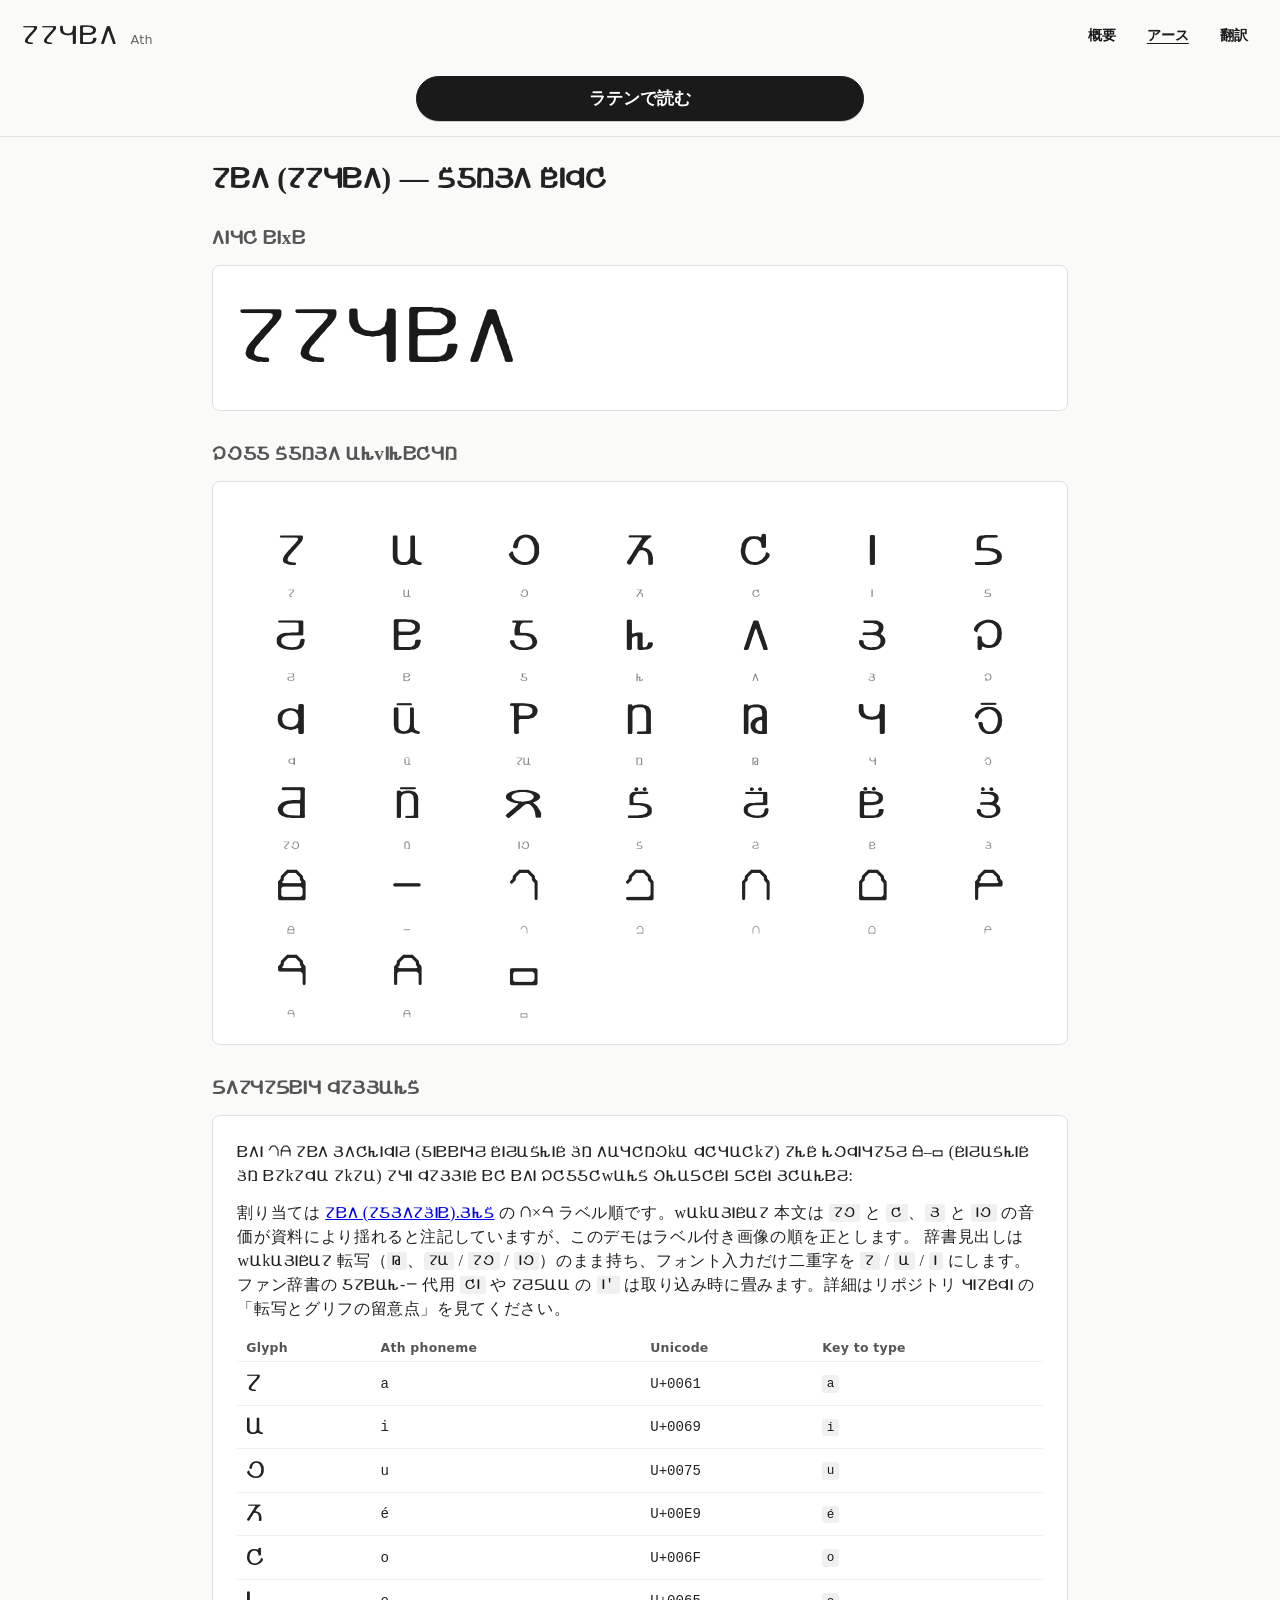
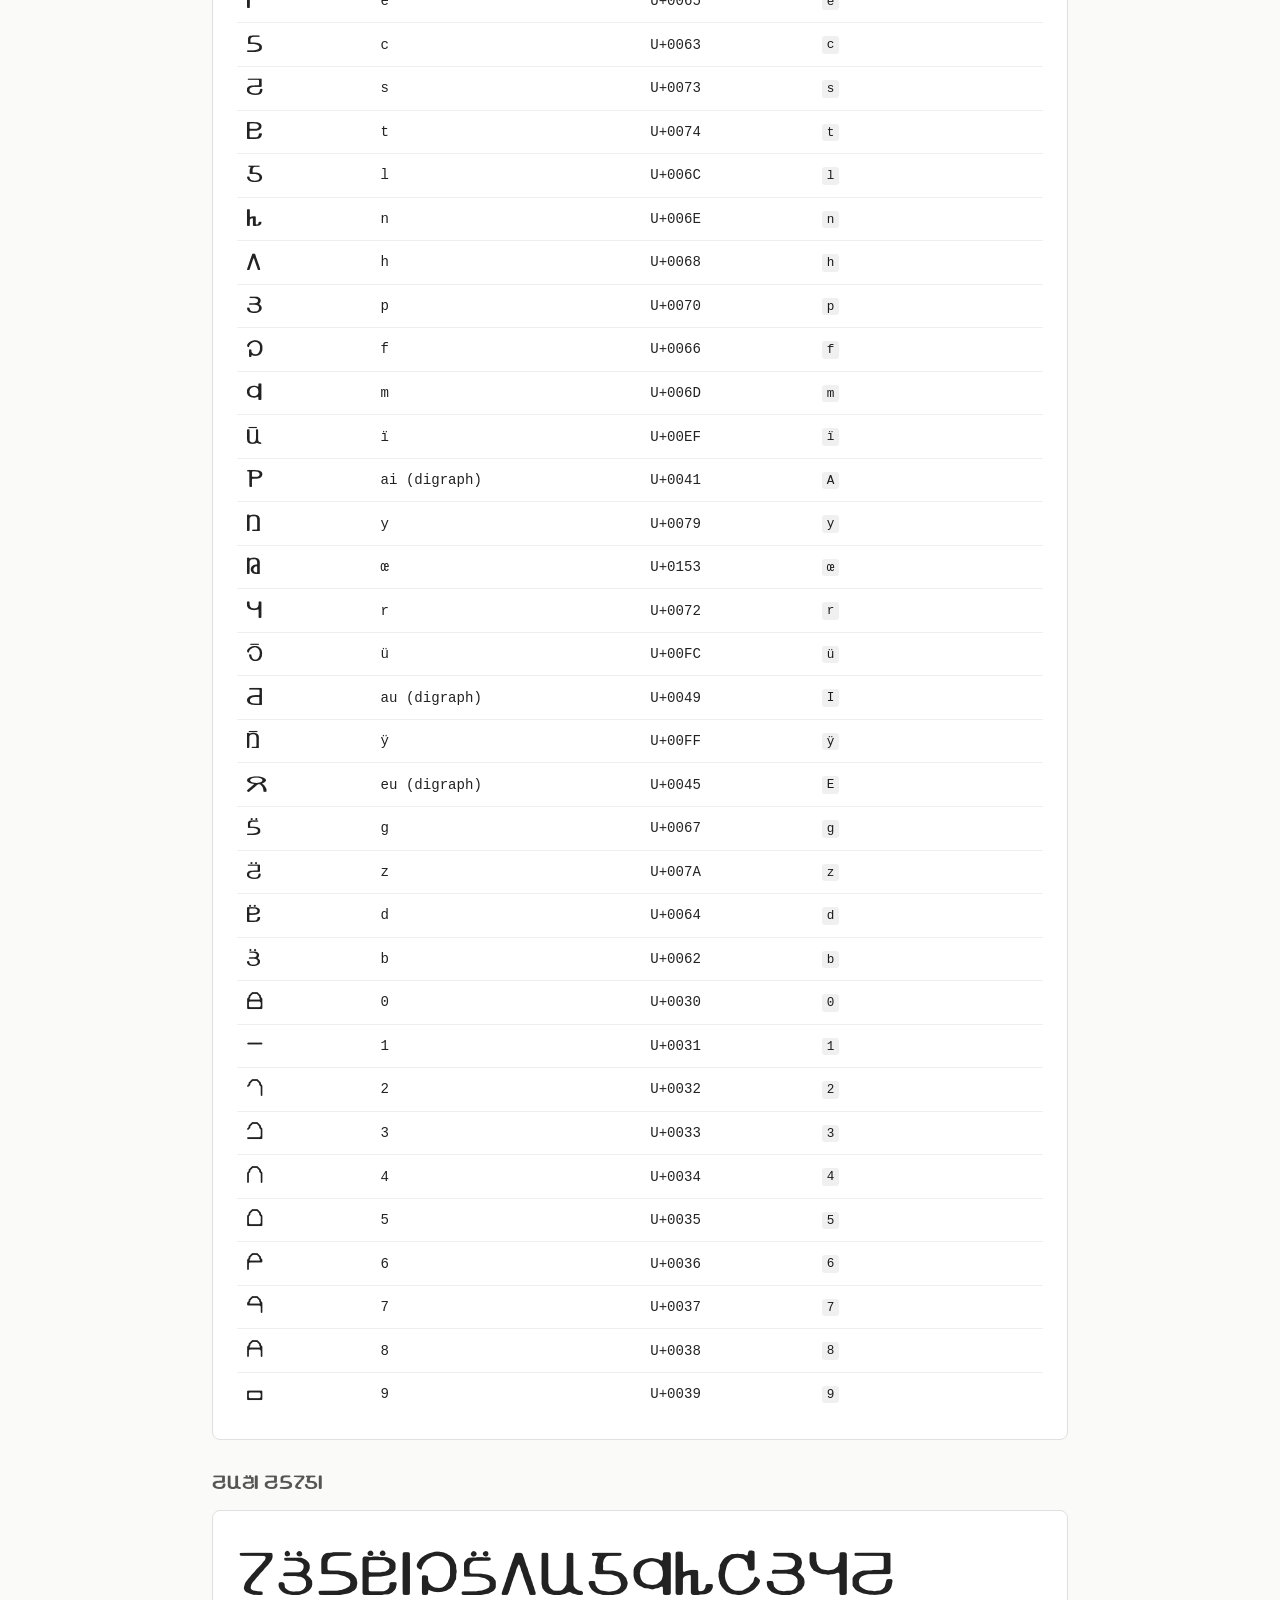
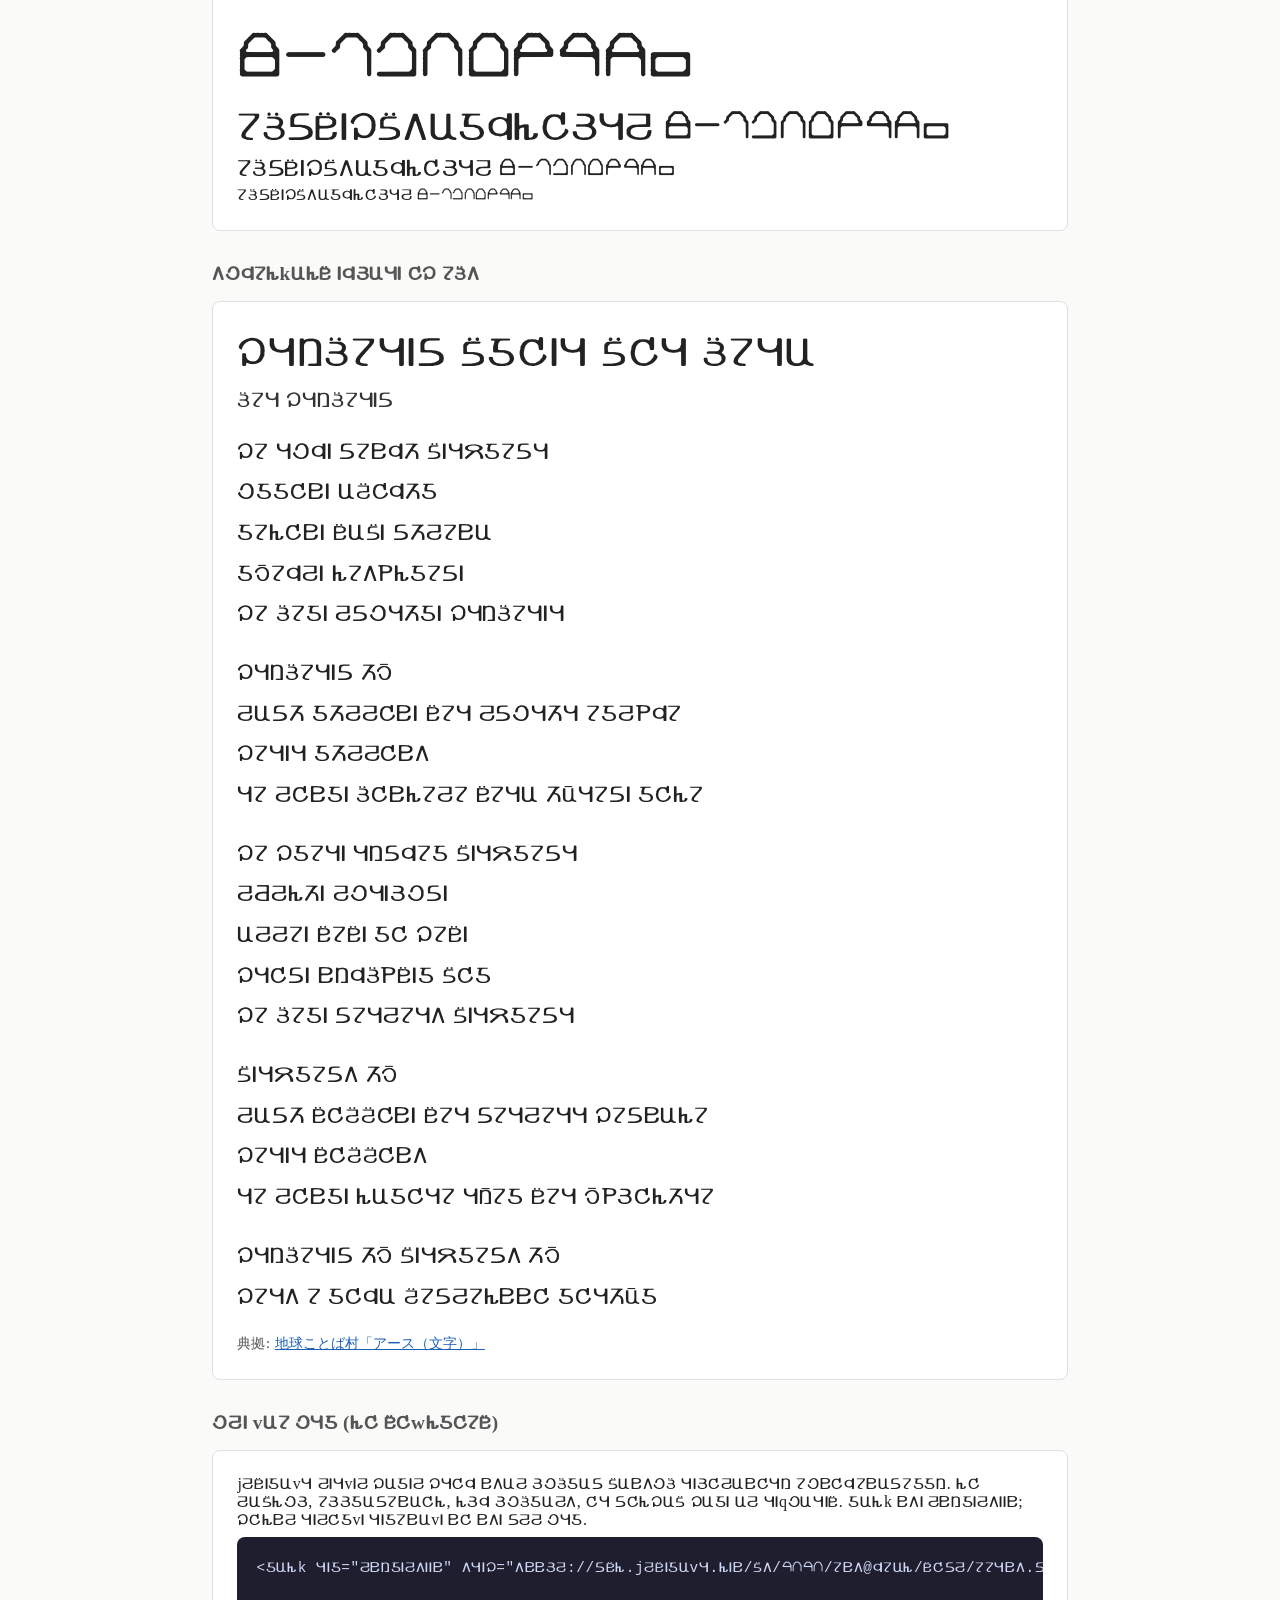
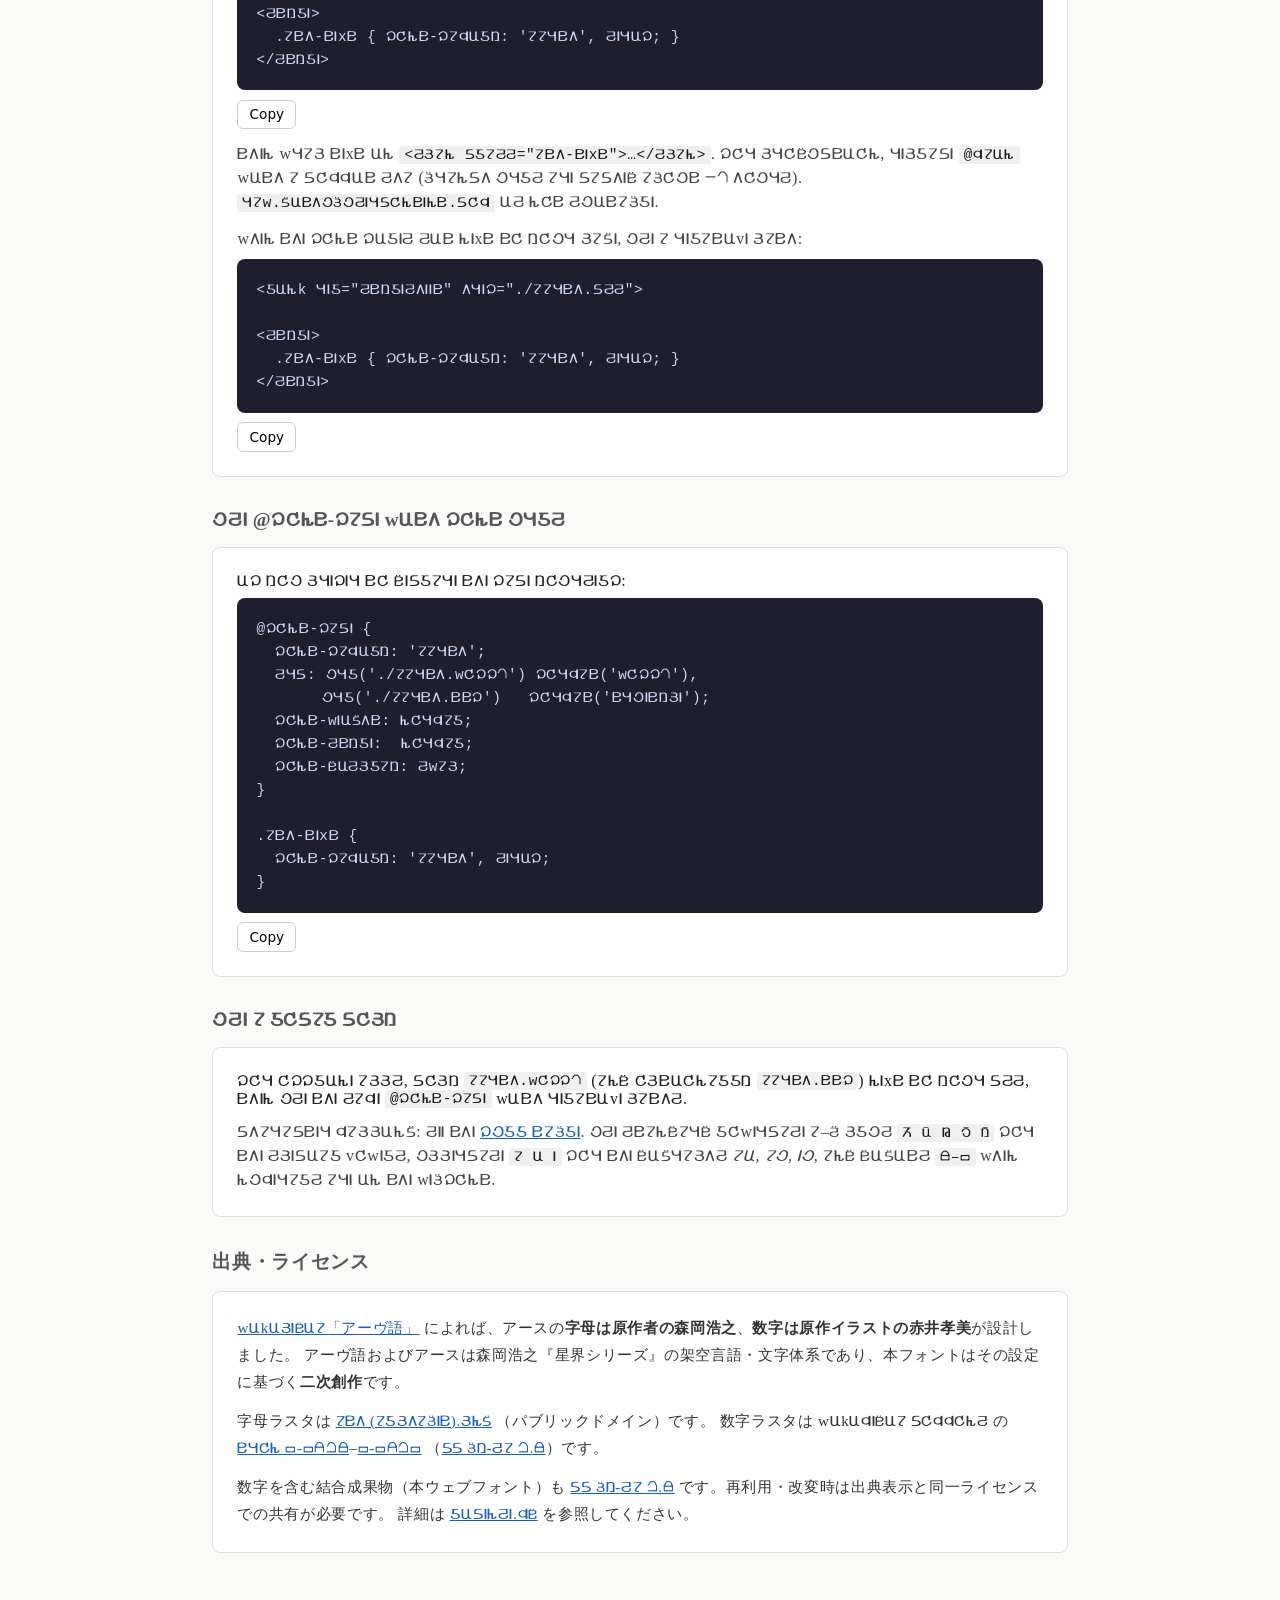
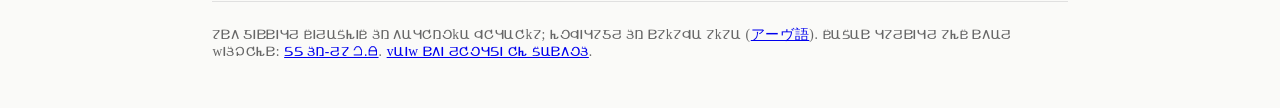
==== commit 93aad23f: "ux: 共通ヘッダーをモバイルのタップ領域に合わせる 全ページでナビを44px相当にし、狭い幅ではサブタイトルを隠してセーフエリアも取る。  Co-authored-by: koudenpa <kou" ====
--- a/ath/index.html
+++ b/ath/index.html
@@ -2,7 +2,7 @@
 <html lang="en">
 <head>
   <meta charset="UTF-8" />
-  <meta name="viewport" content="width=device-width, initial-scale=1.0" />
+  <meta name="viewport" content="width=device-width, initial-scale=1.0, viewport-fit=cover" />
   <title>アース（Ath）字形デモ — アーヴ語とアース</title>
   <link rel="icon" href="../favicon.ico" sizes="48x48">
   <link rel="icon" type="image/png" sizes="32x32" href="../icons/favicon-32.png">
--- a/site.css
+++ b/site.css
@@ -10,6 +10,9 @@
   align-items: center;
   gap: 1rem;
   padding: .85rem 1.4rem;
+  padding-top: calc(.85rem + env(safe-area-inset-top, 0px));
+  padding-left: calc(1.4rem + env(safe-area-inset-left, 0px));
+  padding-right: calc(1.4rem + env(safe-area-inset-right, 0px));
   background: rgba(250, 250, 248, .94);
   border-bottom: 1px solid #e0e0e0;
   backdrop-filter: blur(8px);
@@ -48,6 +51,11 @@
 }
 
 .site-nav a {
+  display: inline-flex;
+  align-items: center;
+  justify-content: center;
+  min-height: 2.75rem;
+  padding: .5rem .6rem;
   font: 600 .9rem/1.2 system-ui, sans-serif;
   color: #1a1a1a;
   text-decoration: none;
@@ -56,6 +64,11 @@
 .site-nav a[aria-current="page"] {
   text-decoration: underline;
   text-underline-offset: .2em;
+}
+
+.site-nav a:focus-visible {
+  outline: 2px solid #1a1a1a;
+  outline-offset: 3px;
 }
 
 .site-bar--with-play {
@@ -105,7 +118,31 @@
 }
 
 @media (max-width: 760px) {
+  .site-bar {
+    flex-wrap: wrap;
+    gap: .5rem;
+    padding: .55rem .9rem;
+    padding-top: calc(.55rem + env(safe-area-inset-top, 0px));
+    padding-left: calc(.9rem + env(safe-area-inset-left, 0px));
+    padding-right: calc(.9rem + env(safe-area-inset-right, 0px));
+  }
+  .site-meta { display: none; }
+  .site-nav {
+    gap: .15rem;
+    flex-shrink: 1;
+    justify-content: flex-end;
+  }
   .site-cards { grid-template-columns: 1fr; }
+  .site-main {
+    padding: 1.2rem .9rem 3rem;
+    padding-left: calc(.9rem + env(safe-area-inset-left, 0px));
+    padding-right: calc(.9rem + env(safe-area-inset-right, 0px));
+  }
+  .site-footer {
+    padding-bottom: calc(2.2rem + env(safe-area-inset-bottom, 0px));
+    padding-left: calc(.9rem + env(safe-area-inset-left, 0px));
+    padding-right: calc(.9rem + env(safe-area-inset-right, 0px));
+  }
 }
 
 .site-card {
@@ -118,7 +155,15 @@
   text-decoration: none;
 }
 
-.site-card:hover { border-color: #1a1a1a; }
+.site-card:hover,
+.site-card:active {
+  border-color: #1a1a1a;
+}
+
+.site-card:focus-visible {
+  outline: 2px solid #1a1a1a;
+  outline-offset: 3px;
+}
 
 .site-card h2 {
   font-size: 1.15rem;
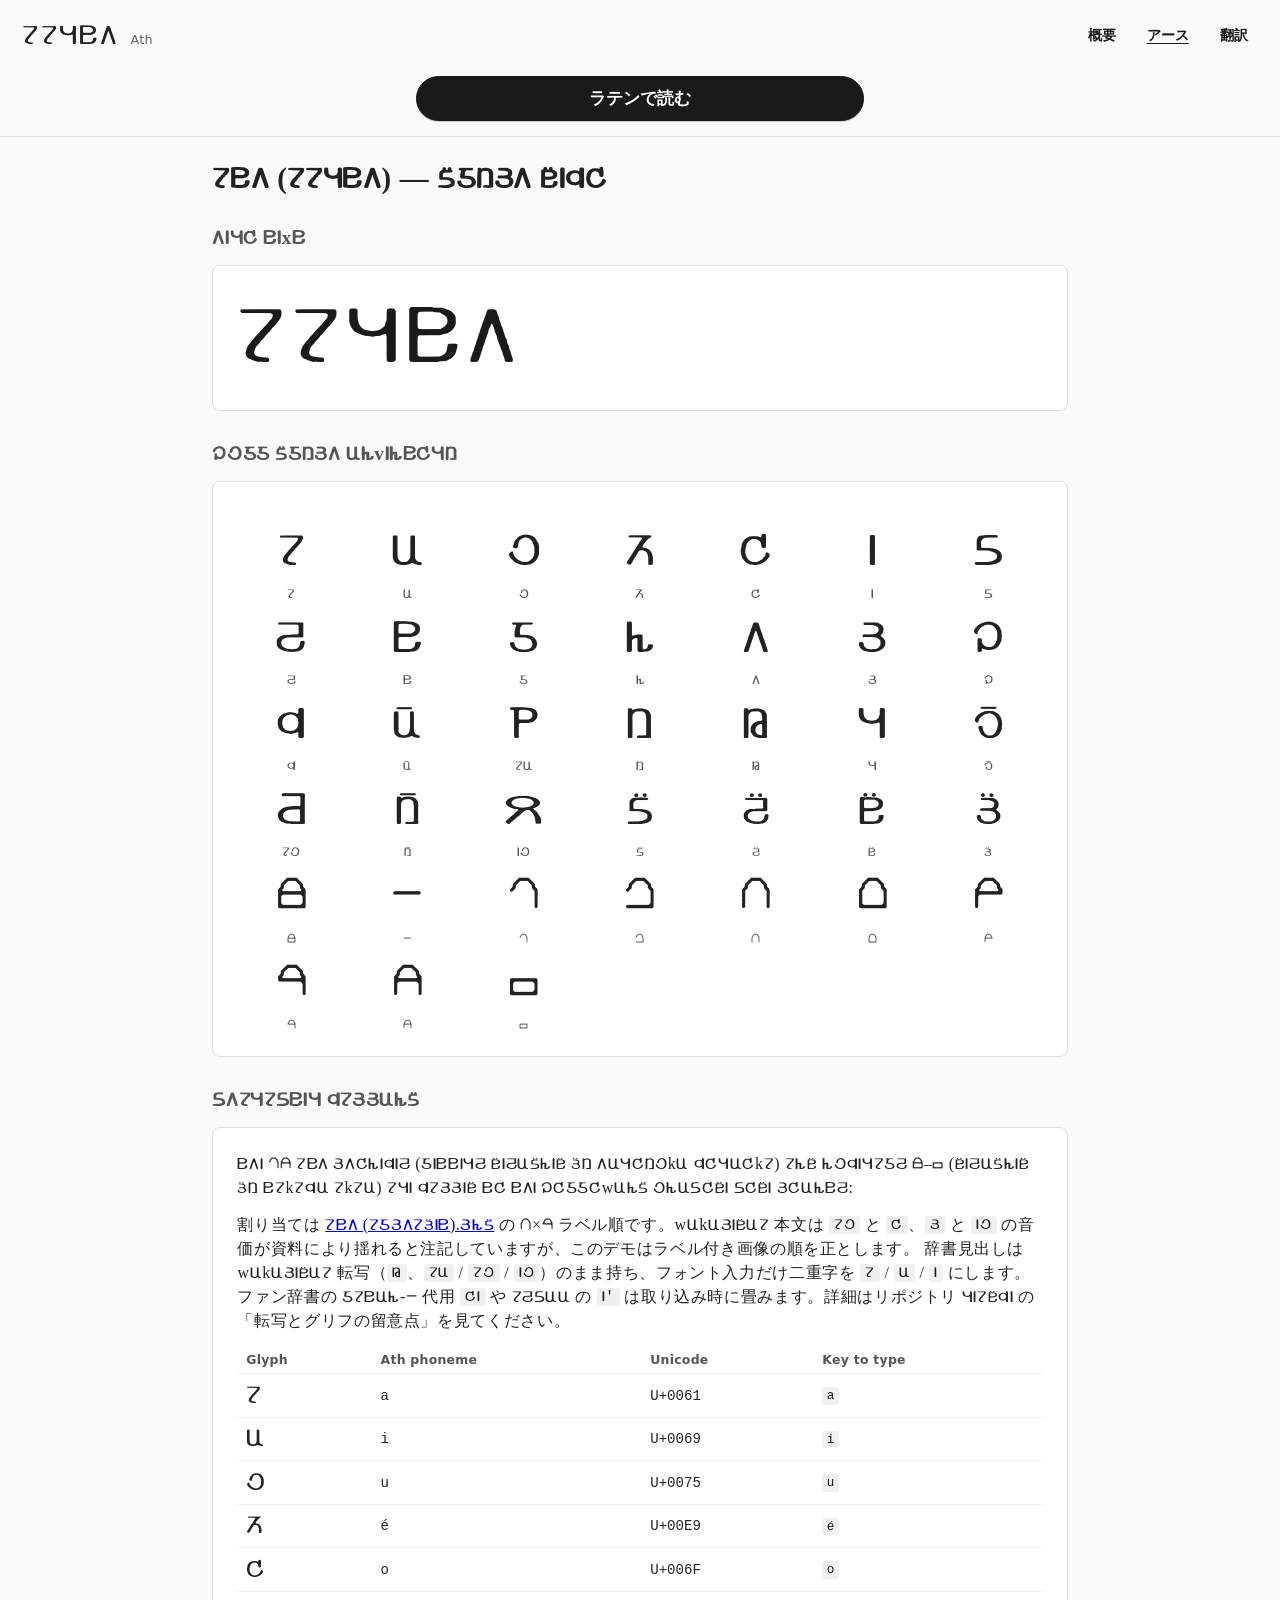
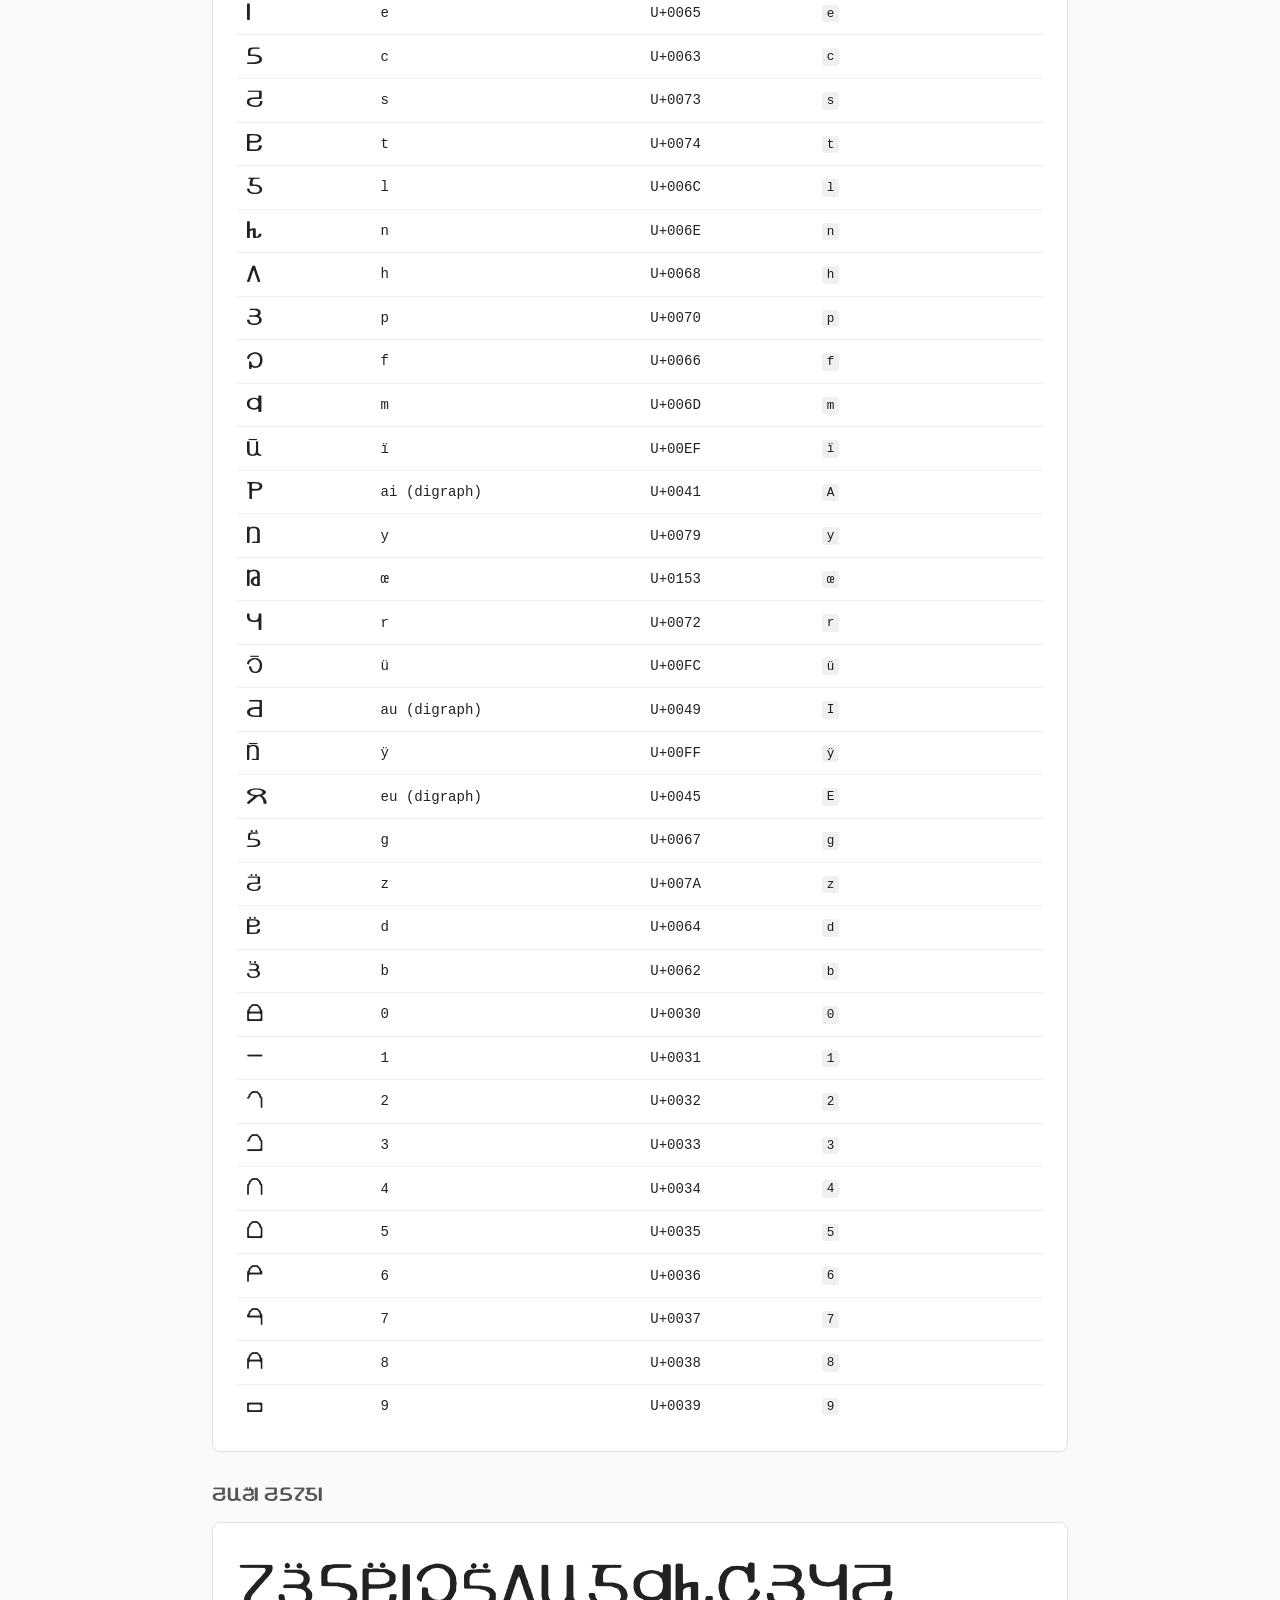
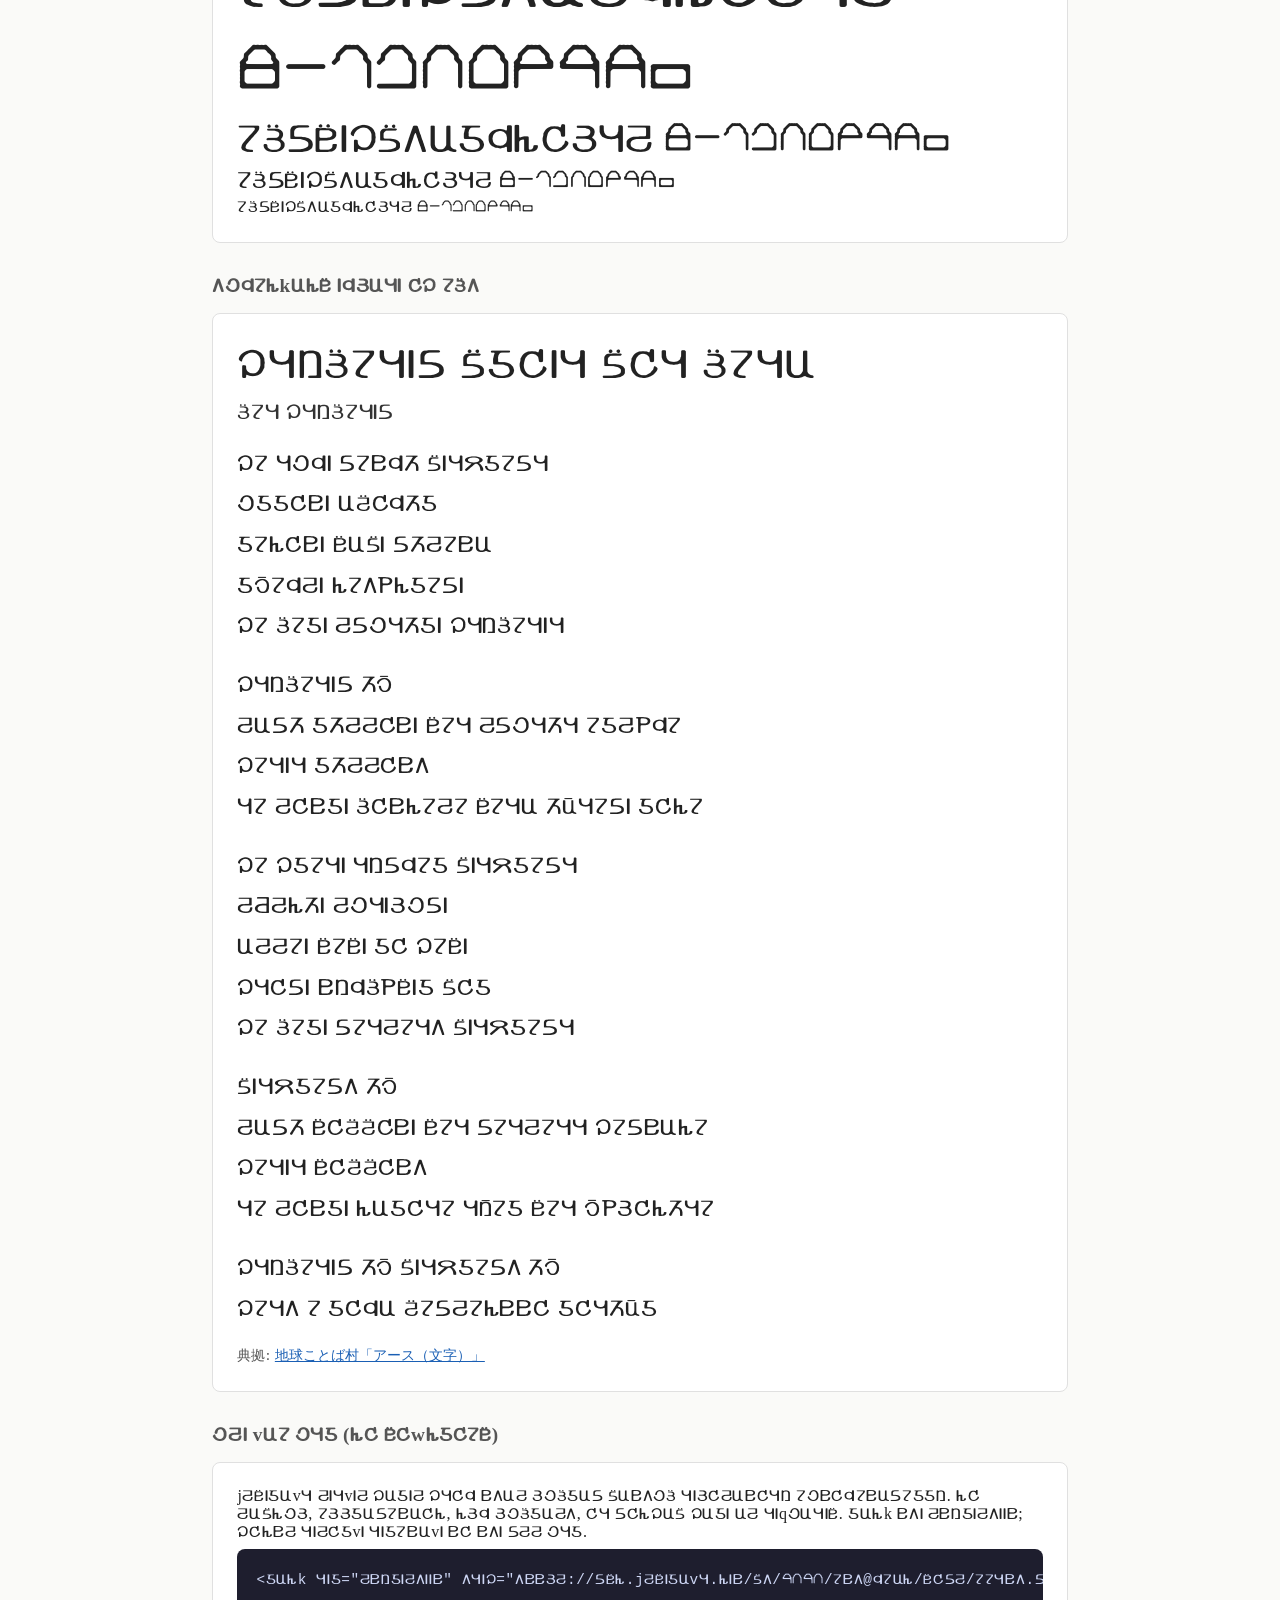
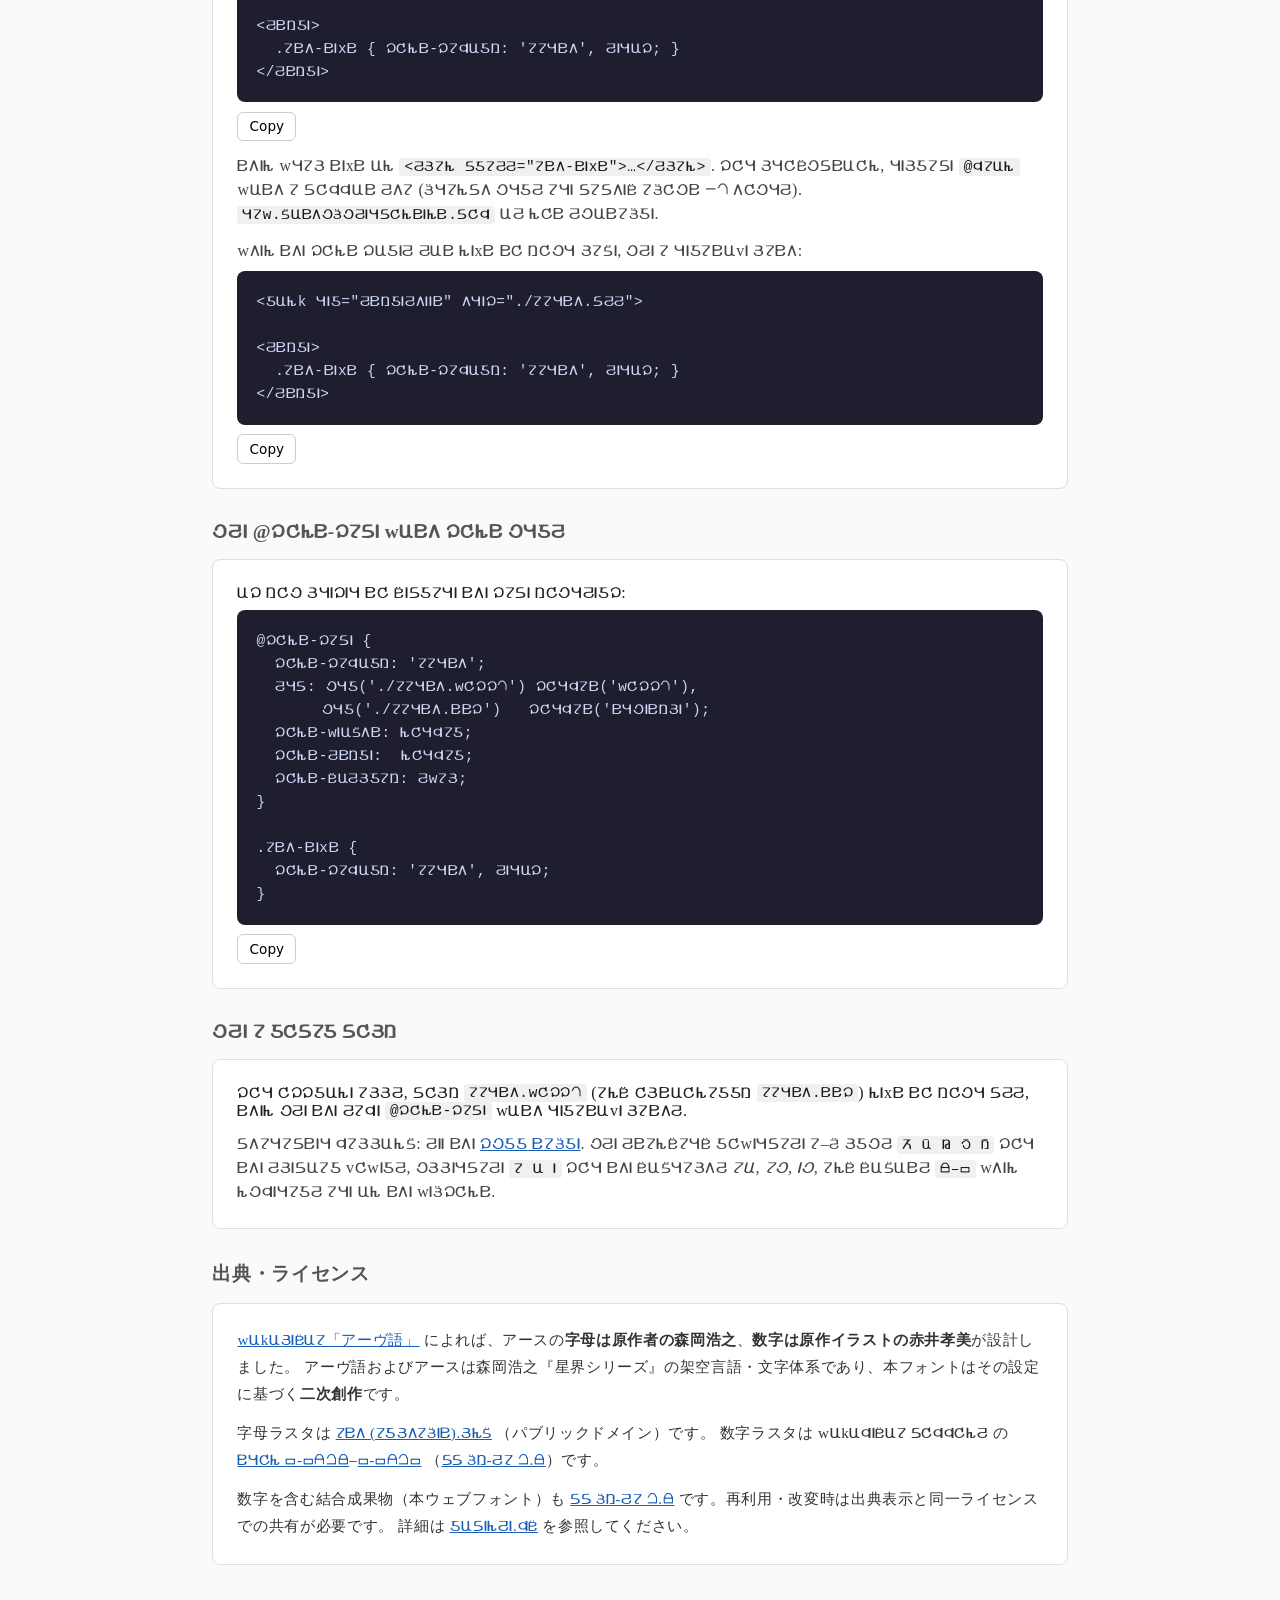
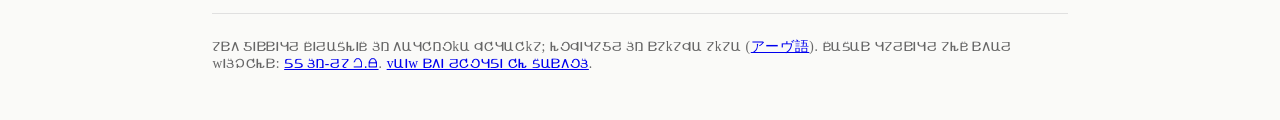
==== commit 4cecf71a: "ux: 狭い幅では字母を4列にし対応表を2列カードにする ラベルのコントラストを上げ、ヒーロー字形は clamp で収める。  Co-authored-by: koudenpa <koudenpa@g" ====
--- a/ath/index.html
+++ b/ath/index.html
@@ -133,7 +133,7 @@
     /* Large heading */
     .aarth-hero {
       font-family: 'Aarth', serif;
-      font-size: 5rem;
+      font-size: clamp(2.4rem, 12vw, 5rem);
       line-height: 1.2;
       letter-spacing: .08em;
       color: #1a1a1a;
@@ -148,6 +148,13 @@
       margin-top: 1rem;
     }
 
+    @media (max-width: 480px) {
+      .alpha-grid {
+        grid-template-columns: repeat(4, minmax(0, 1fr));
+        gap: .65rem .4rem;
+      }
+    }
+
     .alpha-cell {
       display: flex;
       flex-direction: column;
@@ -163,8 +170,8 @@
     }
 
     .alpha-cell .label {
-      font-size: .7rem;
-      color: #888;
+      font-size: .8rem;
+      color: #555;
       font-family: monospace;
     }
 
@@ -244,6 +251,31 @@
     body.translated .mapping-table code {
       font-family: ui-monospace, 'SFMono-Regular', Menlo, Consolas, monospace;
       text-transform: none;
+    }
+
+    @media (max-width: 600px) {
+      .mapping-table thead { display: none; }
+      .mapping-table,
+      .mapping-table tbody {
+        display: block;
+        width: 100%;
+      }
+      .mapping-table tr {
+        display: grid;
+        grid-template-columns: auto 1fr auto;
+        align-items: center;
+        gap: .4rem .75rem;
+        padding: .55rem 0;
+        border-bottom: 1px solid #eee;
+      }
+      .mapping-table td {
+        display: block;
+        padding: 0;
+        border: 0;
+      }
+      .mapping-table .unicode { display: none; }
+      .mapping-table .glyph { font-size: 1.7rem; }
+      .mapping-table .key { justify-self: end; }
     }
 
     /* Size scale — unspaced glyph strings must wrap instead of
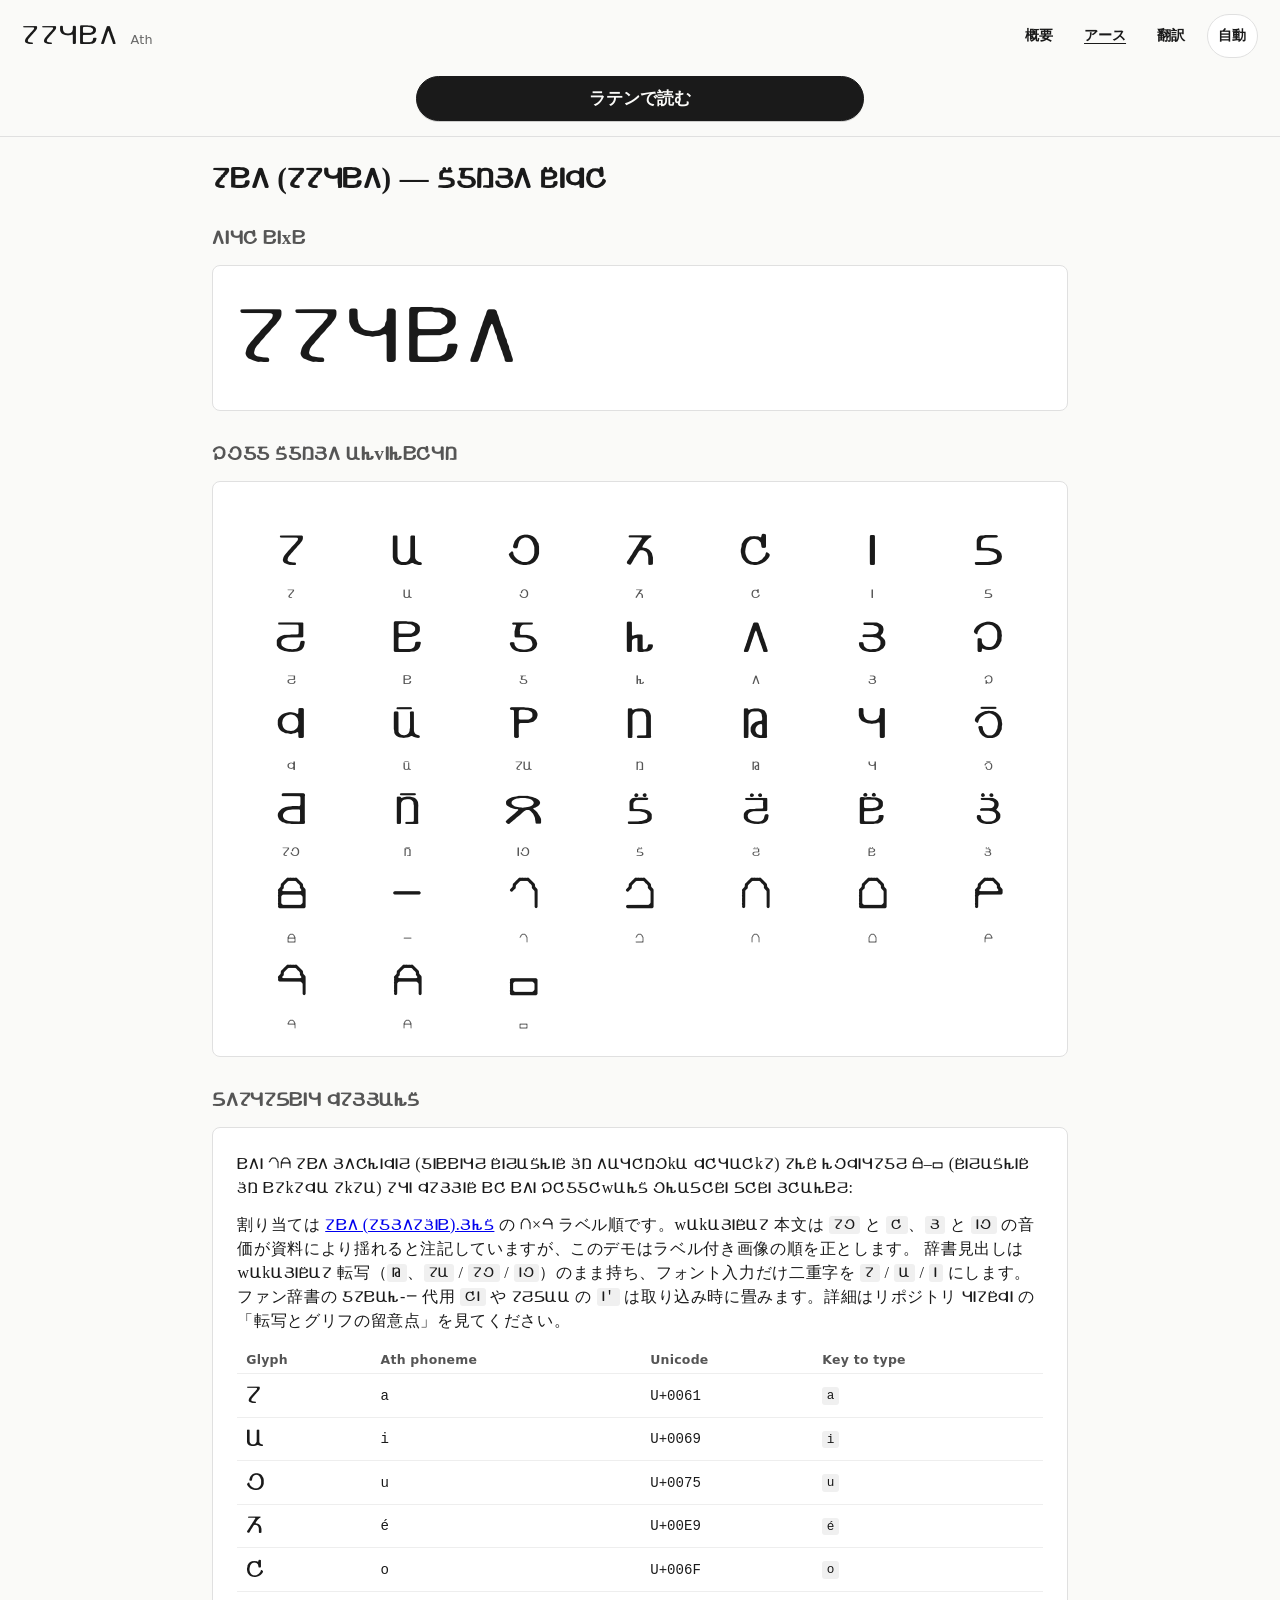
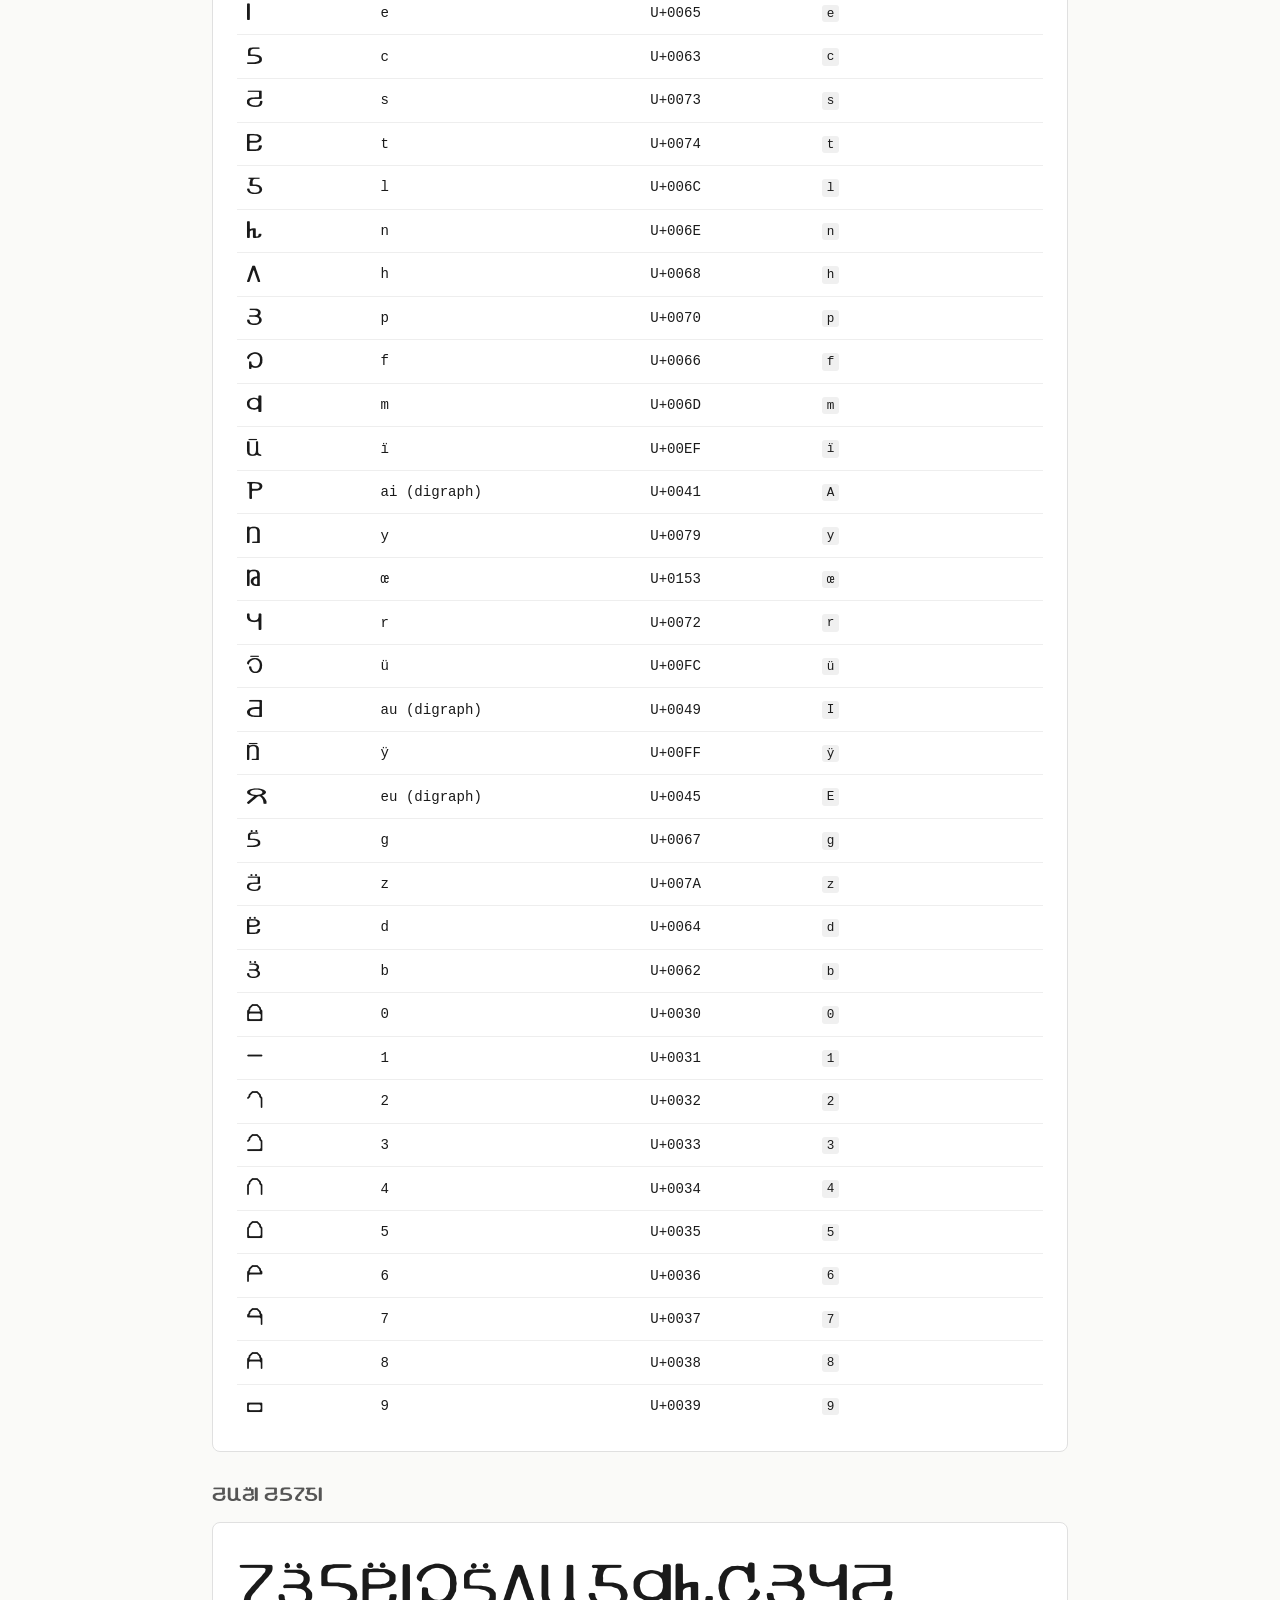
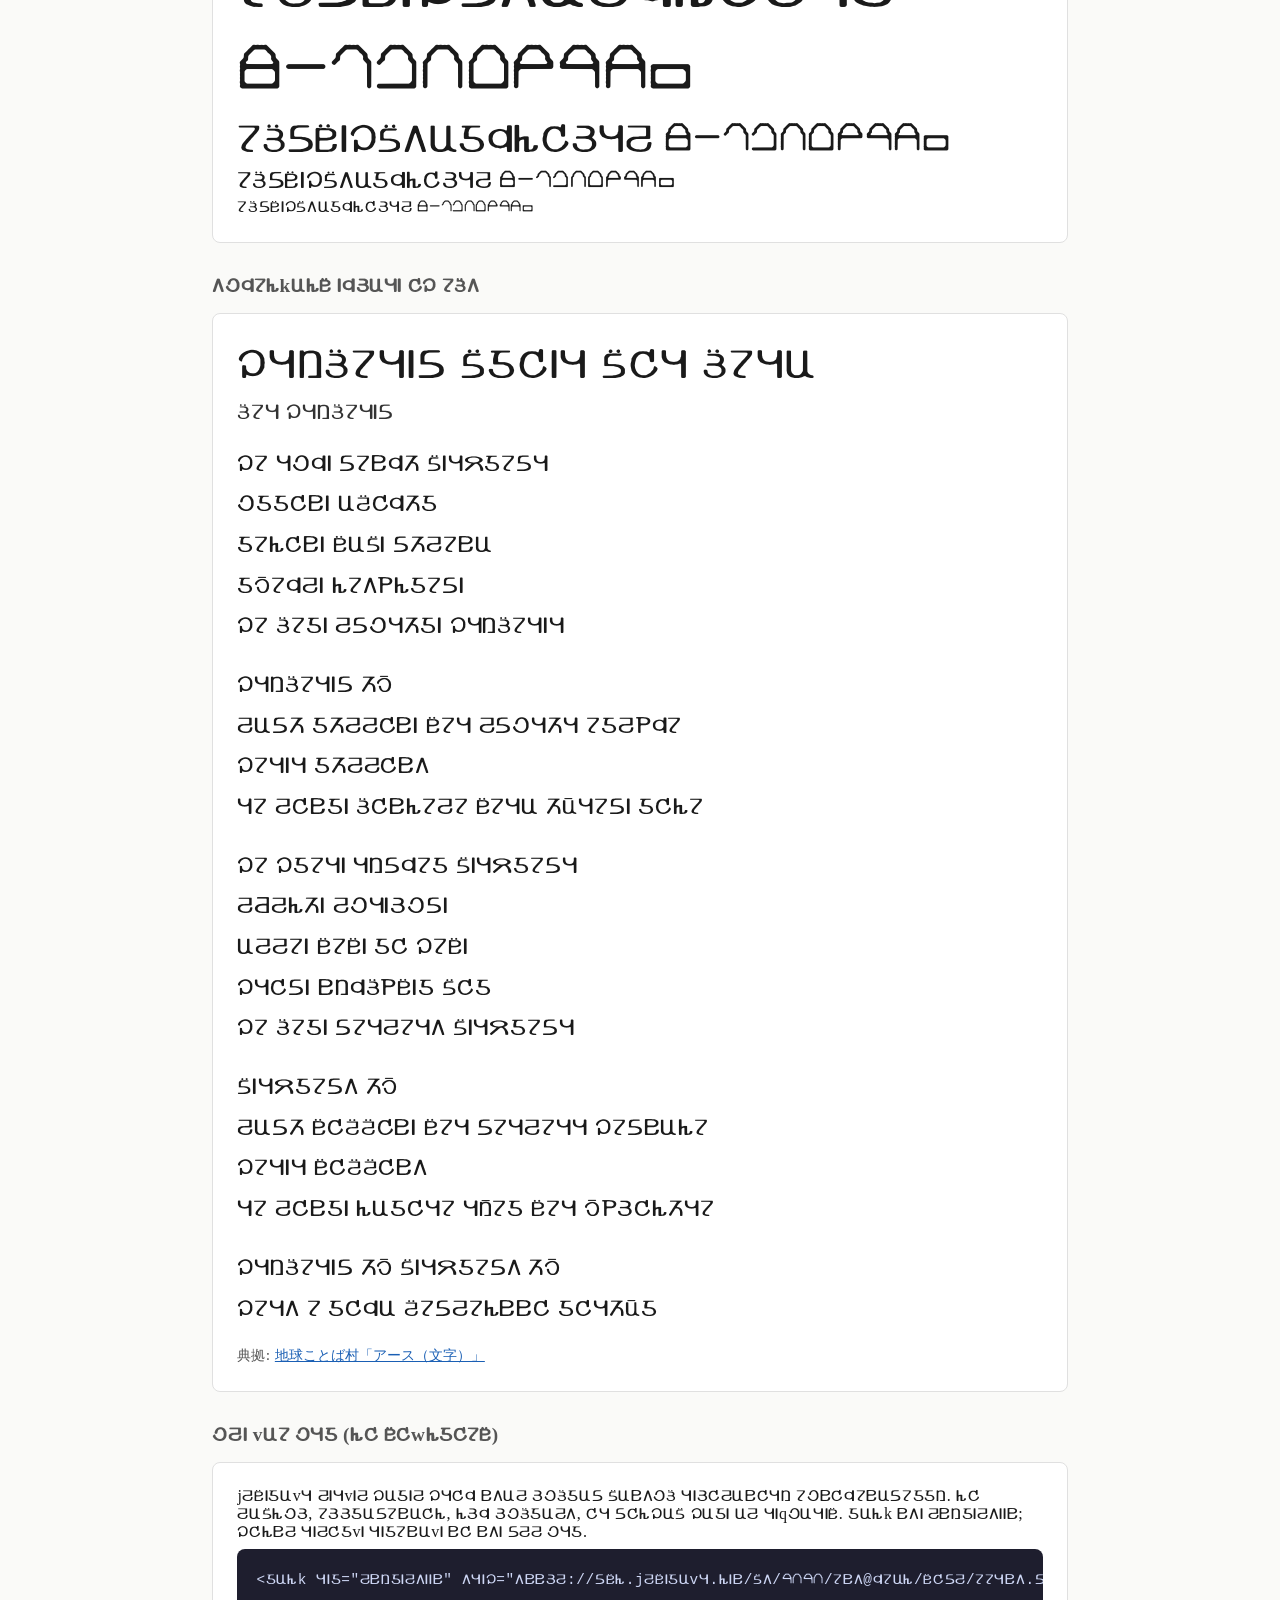
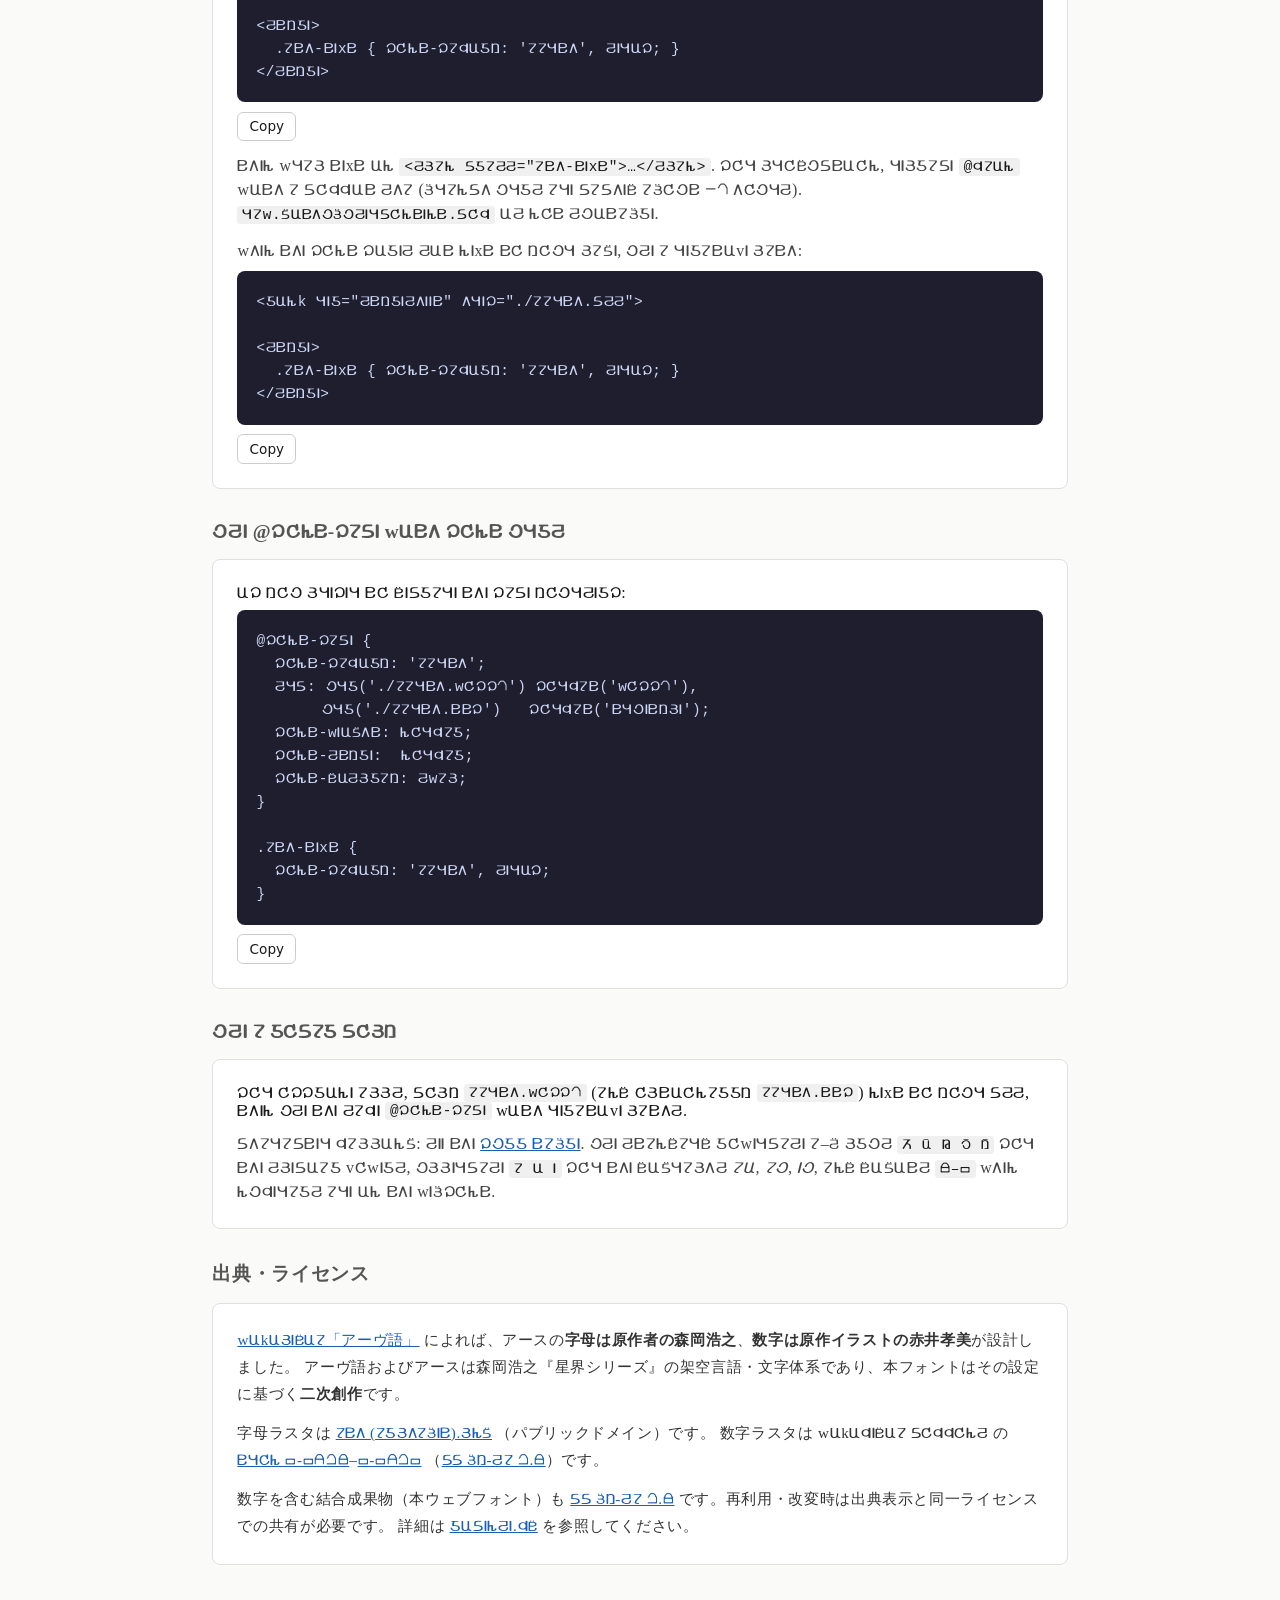
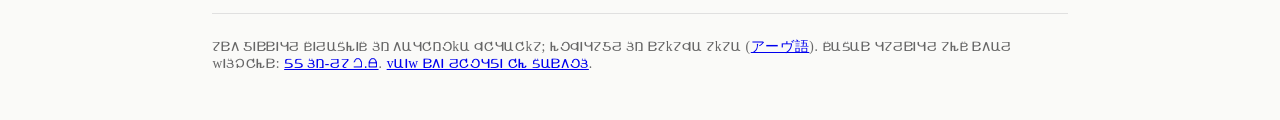
==== commit 5f638905: "feat: ダークモードをシステムの設定に追従させる 既定は prefers-color-scheme。ヘッダーのトグルでライト／ダークを上書きできる。  Co-authored-by: kouden" ====
--- a/ath/index.html
+++ b/ath/index.html
@@ -3,11 +3,19 @@
 <head>
   <meta charset="UTF-8" />
   <meta name="viewport" content="width=device-width, initial-scale=1.0, viewport-fit=cover" />
+  <meta name="color-scheme" content="light dark" />
   <title>アース（Ath）字形デモ — アーヴ語とアース</title>
+  <script>
+    try {
+      var t = localStorage.getItem("ath-theme");
+      if (t === "light" || t === "dark") document.documentElement.setAttribute("data-theme", t);
+    } catch (e) {}
+  </script>
   <link rel="icon" href="../favicon.ico" sizes="48x48">
   <link rel="icon" type="image/png" sizes="32x32" href="../icons/favicon-32.png">
   <link rel="icon" type="image/png" sizes="16x16" href="../icons/favicon-16.png">
   <link rel="apple-touch-icon" href="../icons/apple-touch-icon.png">
+  <link rel="preload" href="../aarth.woff2" as="font" type="font/woff2" crossorigin />
   <link rel="stylesheet" href="../aarth.css">
   <link rel="stylesheet" href="../site.css">
   <style>
@@ -18,8 +26,8 @@
 
     body {
       font-family: system-ui, sans-serif;
-      background: #fafaf8;
-      color: #222;
+      background: var(--bg);
+      color: var(--ink);
     }
 
     main.page-content {
@@ -107,7 +115,7 @@
 
     h1, h2 { margin-bottom: .5rem; }
     h1 { font-size: 1.8rem; margin-bottom: 1.5rem; }
-    h2 { font-size: 1.2rem; color: #555; margin-top: 2rem; }
+    h2 { font-size: 1.2rem; color: var(--heading); margin-top: 2rem; }
 
     /* ------------------------------------------------------------------ */
     /* Aarth font utility class                                            */
@@ -120,8 +128,8 @@
     /* Demo sections                                                        */
     /* ------------------------------------------------------------------ */
     .demo-block {
-      background: #fff;
-      border: 1px solid #e0e0e0;
+      background: var(--card);
+      border: 1px solid var(--line);
       border-radius: 8px;
       padding: 1.5rem;
       margin-top: 1rem;
@@ -136,7 +144,7 @@
       font-size: clamp(2.4rem, 12vw, 5rem);
       line-height: 1.2;
       letter-spacing: .08em;
-      color: #1a1a1a;
+      color: var(--ink);
       overflow-wrap: anywhere;
     }
 
@@ -171,7 +179,7 @@
 
     .alpha-cell .label {
       font-size: .8rem;
-      color: #555;
+      color: var(--heading);
       font-family: monospace;
     }
 
@@ -196,12 +204,12 @@
     .mapping-table td {
       text-align: left;
       padding: .4rem .55rem;
-      border-bottom: 1px solid #eee;
+      border-bottom: 1px solid var(--line-soft);
       vertical-align: middle;
     }
 
     .mapping-table th {
-      color: #555;
+      color: var(--heading);
       font-weight: 600;
       font-size: .78rem;
       letter-spacing: .02em;
@@ -266,7 +274,7 @@
         align-items: center;
         gap: .4rem .75rem;
         padding: .55rem 0;
-        border-bottom: 1px solid #eee;
+        border-bottom: 1px solid var(--line-soft);
       }
       .mapping-table td {
         display: block;
@@ -308,7 +316,7 @@
 
     .empire-short {
       font-size: 1.35rem;
-      color: #333;
+      color: var(--notice-ink);
       margin-bottom: 1.2rem;
     }
 
@@ -334,25 +342,25 @@
       margin-top: .9rem;
       font-size: .9rem;
       line-height: 1.6;
-      color: #555;
+      color: var(--heading);
       font-family: system-ui, sans-serif;
       text-transform: none;
       letter-spacing: normal;
     }
 
-    .source-note a { color: #1a5fb4; }
+    .source-note a { color: var(--link); }
 
     code {
-      background: #f0f0f0;
-      color: #1a1a1a;
+      background: var(--code-bg);
+      color: var(--code-ink);
       border-radius: 3px;
       padding: .1em .35em;
       font-size: .9em;
     }
 
     pre {
-      background: #1e1e2e;
-      color: #cdd6f4;
+      background: var(--pre-bg);
+      color: var(--pre-ink);
       border-radius: 8px;
       padding: 1.2rem;
       overflow-x: auto;
@@ -373,21 +381,22 @@
       font: .85rem/1.2 system-ui, sans-serif;
       text-transform: none;
       padding: .35rem .7rem;
-      border: 1px solid #ccc;
+      border: 1px solid var(--control);
       border-radius: 6px;
-      background: #fff;
+      background: var(--card);
+      color: var(--ink);
       cursor: pointer;
     }
 
-    .snippet-actions button:hover { background: #f3f3f3; }
+    .snippet-actions button:hover { background: var(--control-hover); }
 
     .use-note {
       margin-top: .8rem;
-      color: #444;
+      color: var(--body-soft);
       line-height: 1.5;
     }
 
-    .use-note a { color: #1a5fb4; }
+    .use-note a { color: var(--link); }
 
     /* <pre><code> must not inherit the inline-code chip background,
        or the light text on #f0f0f0 becomes unreadable. */
@@ -402,18 +411,18 @@
     .notice {
       font-size: .95rem;
       line-height: 1.75;
-      color: #333;
-    }
-
-    .notice a { color: #1a5fb4; }
+      color: var(--notice-ink);
+    }
+
+    .notice a { color: var(--link); }
 
     .notice p + p { margin-top: .8rem; }
 
     footer {
       margin-top: 3rem;
       padding-top: 1.5rem;
-      border-top: 1px solid #e0e0e0;
-      color: #666;
+      border-top: 1px solid var(--line);
+      color: var(--muted);
       font-size: .85rem;
     }
   </style>
@@ -429,6 +438,7 @@
       <a href="../">概要</a>
       <a href="./" aria-current="page">アース</a>
       <a href="../web/">翻訳</a>
+      <button type="button" class="theme-toggle" id="theme-toggle">自動</button>
     </nav>
     <div class="translate-play">
       <button type="button" id="translate-button" aria-pressed="false" aria-controls="page-content">
@@ -780,6 +790,7 @@
       }
     })();
   </script>
+  <script src="../theme.js"></script>
 
 </body>
 </html>
--- a/site.css
+++ b/site.css
@@ -1,5 +1,140 @@
 /* Shared GitHub Pages chrome for アーヴ語 / アース. */
 *, *::before, *::after { box-sizing: border-box; }
+
+/* 既定はシステム設定。data-theme があるときだけ明示的に上書きする。 */
+:root {
+  color-scheme: light dark;
+  --bg: #fafaf8;
+  --ink: #1a1a1a;
+  --muted: #666;
+  --heading: #555;
+  --body-soft: #444;
+  --notice-ink: #333;
+  --line: #e0e0e0;
+  --line-soft: #eee;
+  --card: #fff;
+  --accent: #1a1a1a;
+  --on-accent: #fff;
+  --accent-hover: #333;
+  --soft: #f3f1ea;
+  --link: #1a5fb4;
+  --control: #ccc;
+  --control-hover: #f3f3f3;
+  --code-bg: #f0f0f0;
+  --code-ink: #1a1a1a;
+  --pre-bg: #1e1e2e;
+  --pre-ink: #cdd6f4;
+  --phonetic-bg: #fff7e8;
+  --phonetic-line: #f0e0b8;
+  --phonetic-meta: #8a5a00;
+  --analysis-line: #f0f0f0;
+  --busy-pulse-bg: #f7f6f2;
+  --busy-pulse-line: #888;
+  --shadow: 0 18px 48px rgba(0, 0, 0, .18);
+  --backdrop: rgba(26, 26, 26, .42);
+}
+
+@media (prefers-color-scheme: dark) {
+  :root:not([data-theme="light"]) {
+    color-scheme: dark;
+    --bg: #161614;
+    --ink: #ecece8;
+    --muted: #a8a8a0;
+    --heading: #b8b8b0;
+    --body-soft: #c4c4bc;
+    --notice-ink: #d4d4cc;
+    --line: #3a3a36;
+    --line-soft: #2e2e2a;
+    --card: #1e1e1b;
+    --accent: #ecece8;
+    --on-accent: #161614;
+    --accent-hover: #d4d4cc;
+    --soft: #252522;
+    --link: #7cb3e8;
+    --control: #4a4a44;
+    --control-hover: #2a2a26;
+    --code-bg: #2a2a26;
+    --code-ink: #ecece8;
+    --pre-bg: #12121a;
+    --pre-ink: #cdd6f4;
+    --phonetic-bg: #3a2e14;
+    --phonetic-line: #6a5420;
+    --phonetic-meta: #e0b060;
+    --analysis-line: #2e2e2a;
+    --busy-pulse-bg: #252522;
+    --busy-pulse-line: #888;
+    --shadow: 0 18px 48px rgba(0, 0, 0, .45);
+    --backdrop: rgba(0, 0, 0, .62);
+  }
+}
+
+[data-theme="light"] {
+  color-scheme: light;
+  --bg: #fafaf8;
+  --ink: #1a1a1a;
+  --muted: #666;
+  --heading: #555;
+  --body-soft: #444;
+  --notice-ink: #333;
+  --line: #e0e0e0;
+  --line-soft: #eee;
+  --card: #fff;
+  --accent: #1a1a1a;
+  --on-accent: #fff;
+  --accent-hover: #333;
+  --soft: #f3f1ea;
+  --link: #1a5fb4;
+  --control: #ccc;
+  --control-hover: #f3f3f3;
+  --code-bg: #f0f0f0;
+  --code-ink: #1a1a1a;
+  --pre-bg: #1e1e2e;
+  --pre-ink: #cdd6f4;
+  --phonetic-bg: #fff7e8;
+  --phonetic-line: #f0e0b8;
+  --phonetic-meta: #8a5a00;
+  --analysis-line: #f0f0f0;
+  --busy-pulse-bg: #f7f6f2;
+  --busy-pulse-line: #888;
+  --shadow: 0 18px 48px rgba(0, 0, 0, .18);
+  --backdrop: rgba(26, 26, 26, .42);
+}
+
+[data-theme="dark"] {
+  color-scheme: dark;
+  --bg: #161614;
+  --ink: #ecece8;
+  --muted: #a8a8a0;
+  --heading: #b8b8b0;
+  --body-soft: #c4c4bc;
+  --notice-ink: #d4d4cc;
+  --line: #3a3a36;
+  --line-soft: #2e2e2a;
+  --card: #1e1e1b;
+  --accent: #ecece8;
+  --on-accent: #161614;
+  --accent-hover: #d4d4cc;
+  --soft: #252522;
+  --link: #7cb3e8;
+  --control: #4a4a44;
+  --control-hover: #2a2a26;
+  --code-bg: #2a2a26;
+  --code-ink: #ecece8;
+  --pre-bg: #12121a;
+  --pre-ink: #cdd6f4;
+  --phonetic-bg: #3a2e14;
+  --phonetic-line: #6a5420;
+  --phonetic-meta: #e0b060;
+  --analysis-line: #2e2e2a;
+  --busy-pulse-bg: #252522;
+  --busy-pulse-line: #888;
+  --shadow: 0 18px 48px rgba(0, 0, 0, .45);
+  --backdrop: rgba(0, 0, 0, .62);
+}
+
+html {
+  background: var(--bg);
+}
 
 .site-bar {
   position: sticky;
@@ -13,8 +148,8 @@
   padding-top: calc(.85rem + env(safe-area-inset-top, 0px));
   padding-left: calc(1.4rem + env(safe-area-inset-left, 0px));
   padding-right: calc(1.4rem + env(safe-area-inset-right, 0px));
-  background: rgba(250, 250, 248, .94);
-  border-bottom: 1px solid #e0e0e0;
+  background: color-mix(in srgb, var(--bg) 94%, transparent);
+  border-bottom: 1px solid var(--line);
   backdrop-filter: blur(8px);
 }
 
@@ -38,7 +173,7 @@
 .site-meta {
   font-family: system-ui, sans-serif;
   font-size: .8rem;
-  color: #666;
+  color: var(--muted);
   letter-spacing: .02em;
 }
 
@@ -57,7 +192,7 @@
   min-height: 2.75rem;
   padding: .5rem .6rem;
   font: 600 .9rem/1.2 system-ui, sans-serif;
-  color: #1a1a1a;
+  color: var(--ink);
   text-decoration: none;
 }
 
@@ -67,7 +202,31 @@
 }
 
 .site-nav a:focus-visible {
-  outline: 2px solid #1a1a1a;
+  outline: 2px solid var(--ink);
+  outline-offset: 3px;
+}
+
+.theme-toggle {
+  display: inline-flex;
+  align-items: center;
+  justify-content: center;
+  min-height: 2.75rem;
+  min-width: 2.75rem;
+  padding: .5rem .65rem;
+  font: 600 .85rem/1.2 system-ui, sans-serif;
+  color: var(--ink);
+  background: var(--card);
+  border: 1px solid var(--line);
+  border-radius: 999px;
+  cursor: pointer;
+}
+
+.theme-toggle:hover {
+  border-color: var(--ink);
+}
+
+.theme-toggle:focus-visible {
+  outline: 2px solid var(--ink);
   outline-offset: 3px;
 }
 
@@ -90,24 +249,24 @@
   max-width: 28rem;
   font: 700 1.05rem/1.2 system-ui, sans-serif;
   padding: .7rem 1.3rem;
-  border: 1px solid #1a1a1a;
+  border: 1px solid var(--ink);
   border-radius: 999px;
-  background: #1a1a1a;
-  color: #fff;
+  background: var(--ink);
+  color: var(--bg);
   cursor: pointer;
-  box-shadow: 0 1px 0 rgba(26, 26, 26, .2);
-}
-
-#translate-button:hover { background: #333; }
+  box-shadow: 0 1px 0 color-mix(in srgb, var(--ink) 20%, transparent);
+}
+
+#translate-button:hover { background: var(--accent-hover); color: var(--bg); }
 
 #translate-button:focus-visible {
-  outline: 2px solid #1a1a1a;
+  outline: 2px solid var(--ink);
   outline-offset: 3px;
 }
 
 body.translated #translate-button {
-  background: #fff;
-  color: #1a1a1a;
+  background: var(--card);
+  color: var(--ink);
 }
 
 .site-cards {
@@ -147,8 +306,8 @@
 
 .site-card {
   display: block;
-  background: #fff;
-  border: 1px solid #e0e0e0;
+  background: var(--card);
+  border: 1px solid var(--line);
   border-radius: 10px;
   padding: 1.2rem 1.3rem;
   color: inherit;
@@ -157,23 +316,23 @@
 
 .site-card:hover,
 .site-card:active {
-  border-color: #1a1a1a;
+  border-color: var(--ink);
 }
 
 .site-card:focus-visible {
-  outline: 2px solid #1a1a1a;
+  outline: 2px solid var(--ink);
   outline-offset: 3px;
 }
 
 .site-card h2 {
   font-size: 1.15rem;
   margin: 0 0 .4rem;
-  color: #1a1a1a;
+  color: var(--ink);
 }
 
 .site-card p {
   margin: 0;
-  color: #444;
+  color: var(--body-soft);
   line-height: 1.55;
   font-size: .95rem;
 }
@@ -183,7 +342,7 @@
   font-size: 1.8rem;
   letter-spacing: .08em;
   margin: .7rem 0 .5rem;
-  color: #1a1a1a;
+  color: var(--ink);
 }
 
 .site-main {
@@ -193,7 +352,7 @@
 }
 
 .site-lead {
-  color: #444;
+  color: var(--body-soft);
   line-height: 1.7;
   font-size: 1.05rem;
   margin: .4rem 0 0;
@@ -203,9 +362,9 @@
   max-width: 900px;
   margin: 0 auto;
   padding: 0 1.4rem 2.2rem;
-  color: #666;
+  color: var(--muted);
   font-size: .85rem;
   line-height: 1.65;
 }
 
-.site-footer a { color: #1a5fb4; }
+.site-footer a { color: var(--link); }
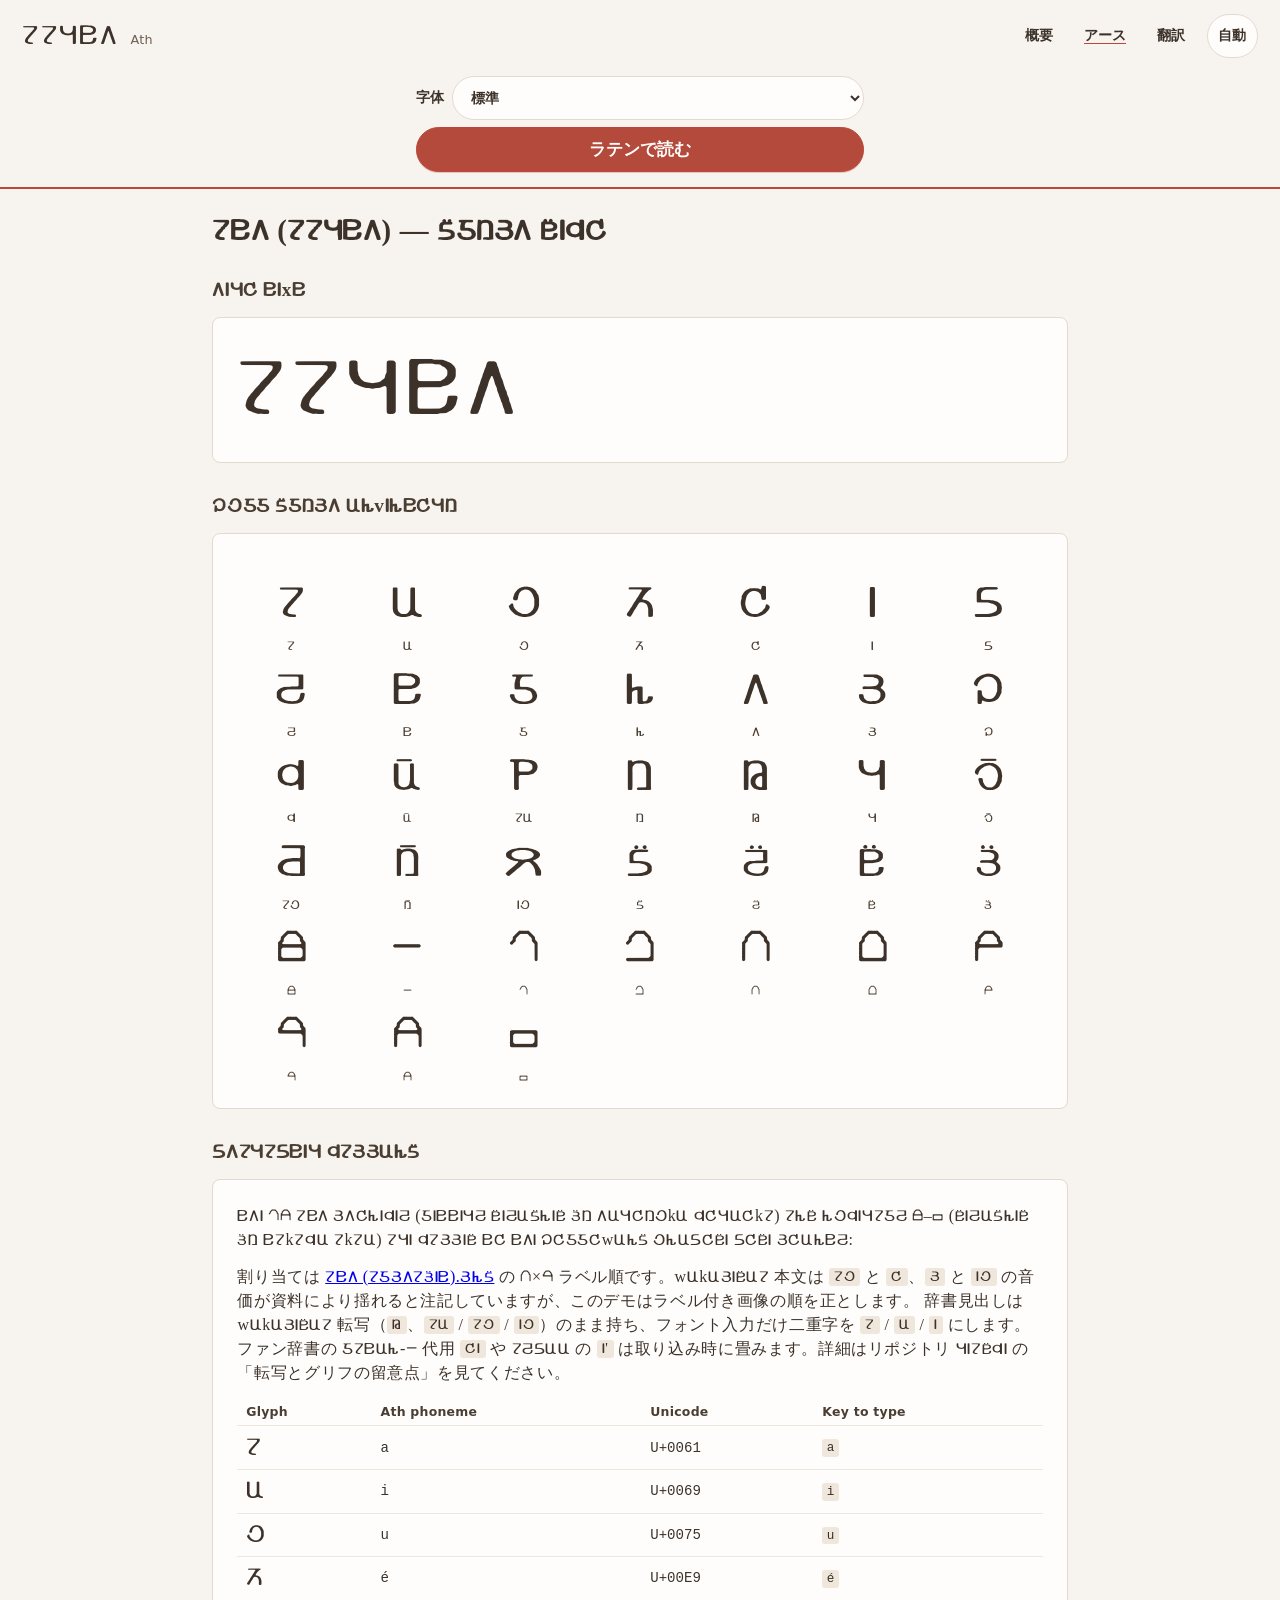
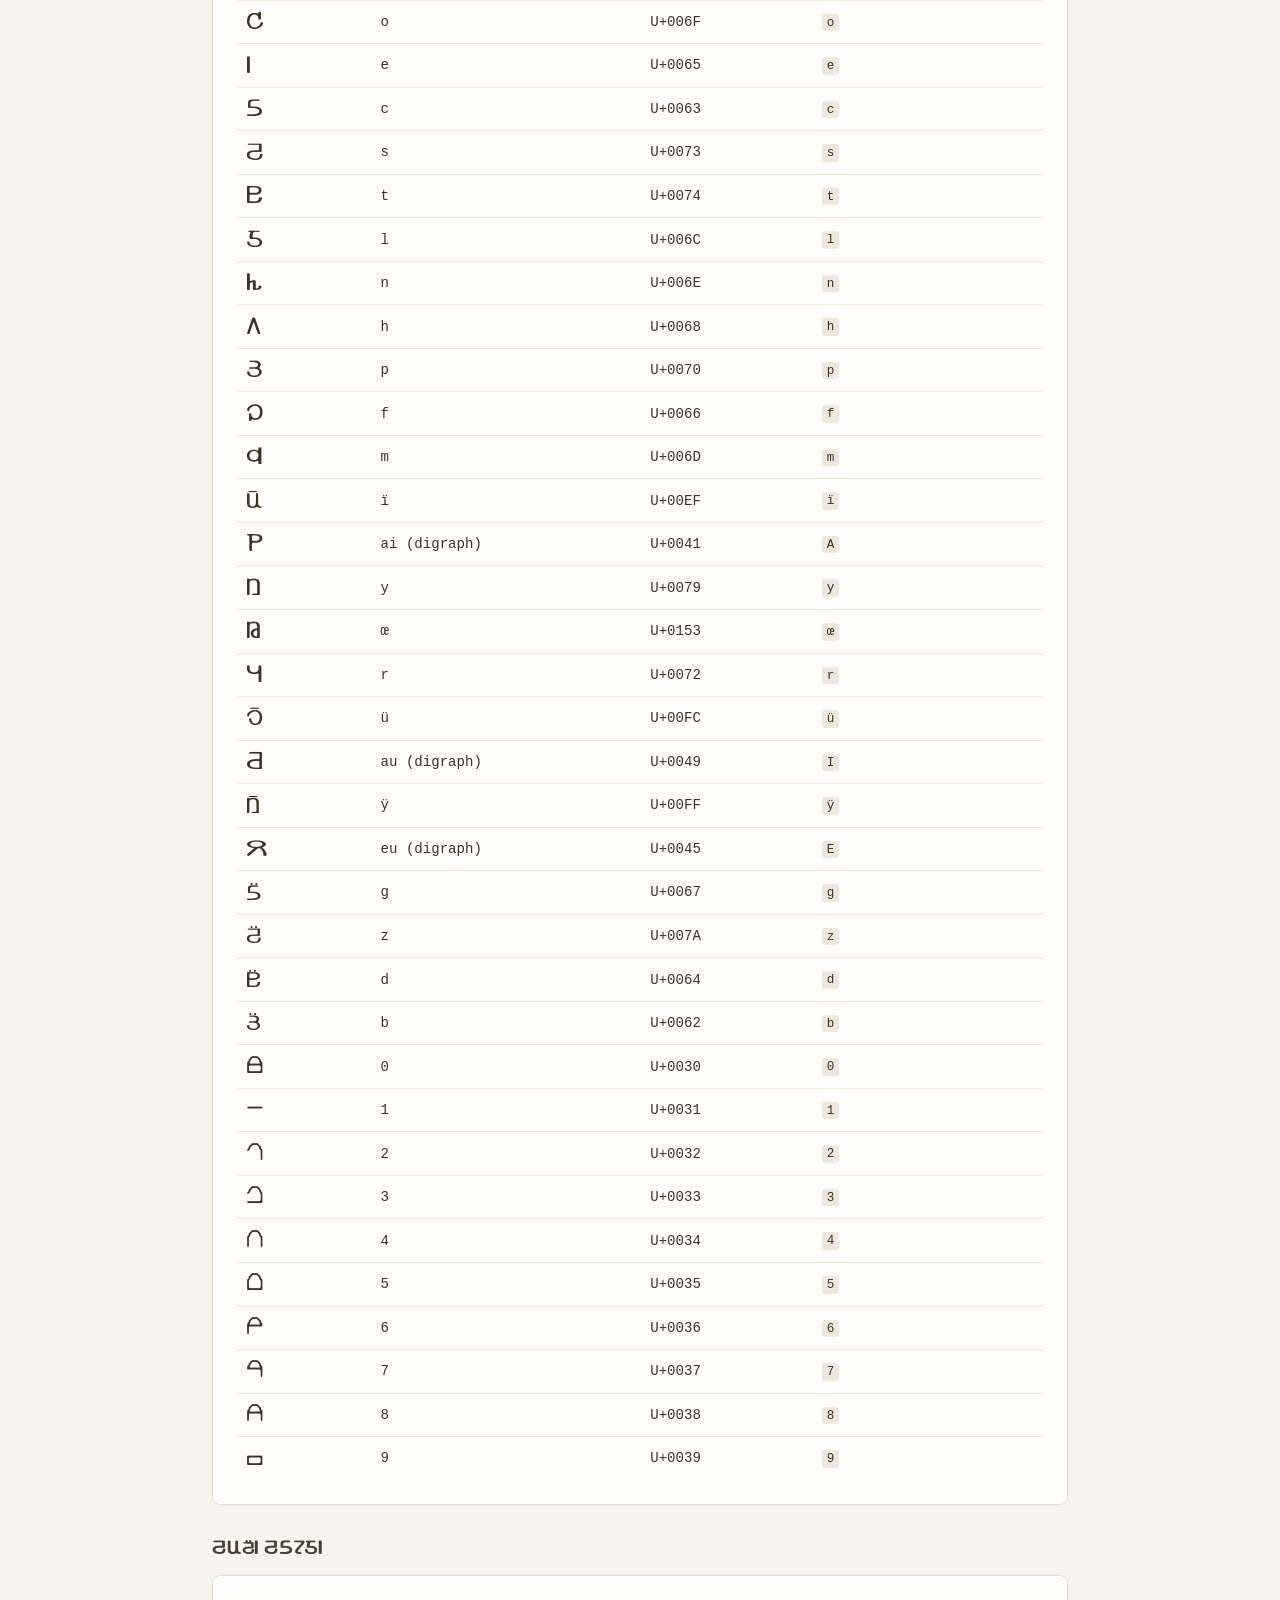
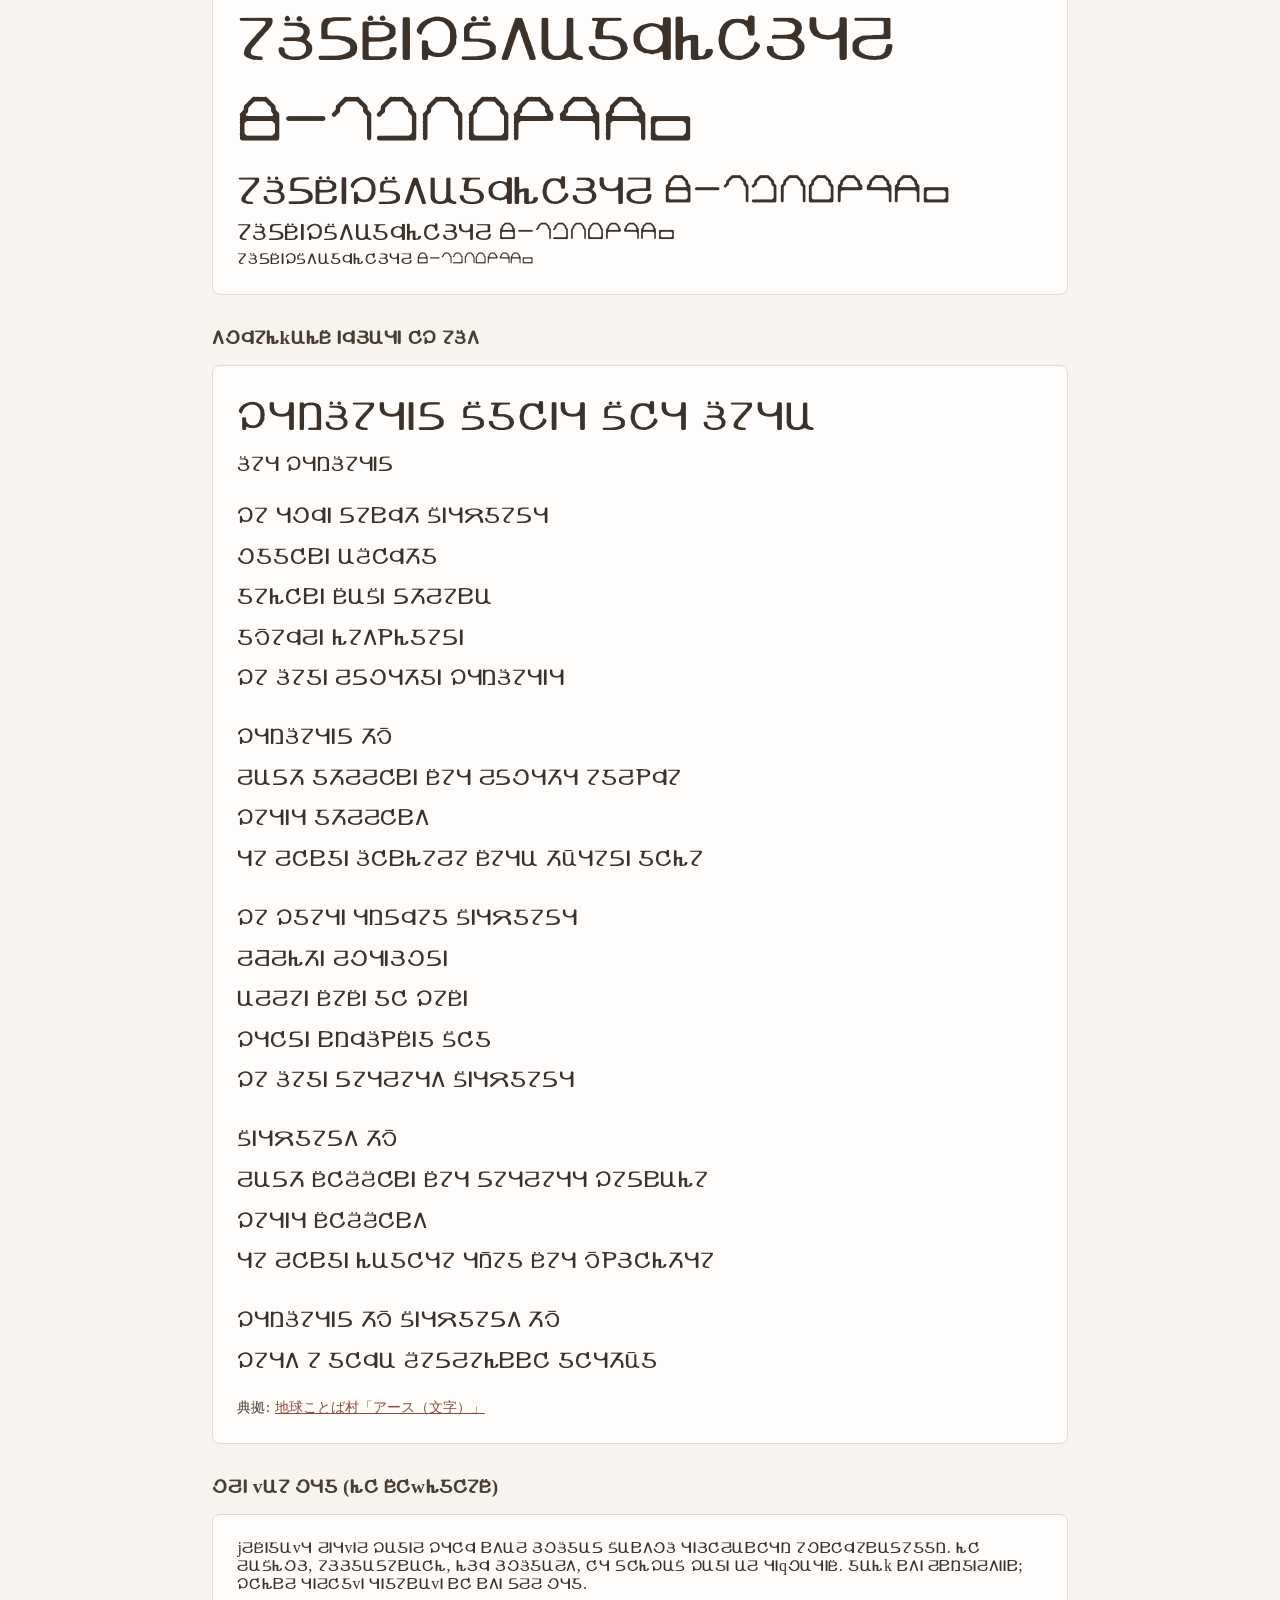
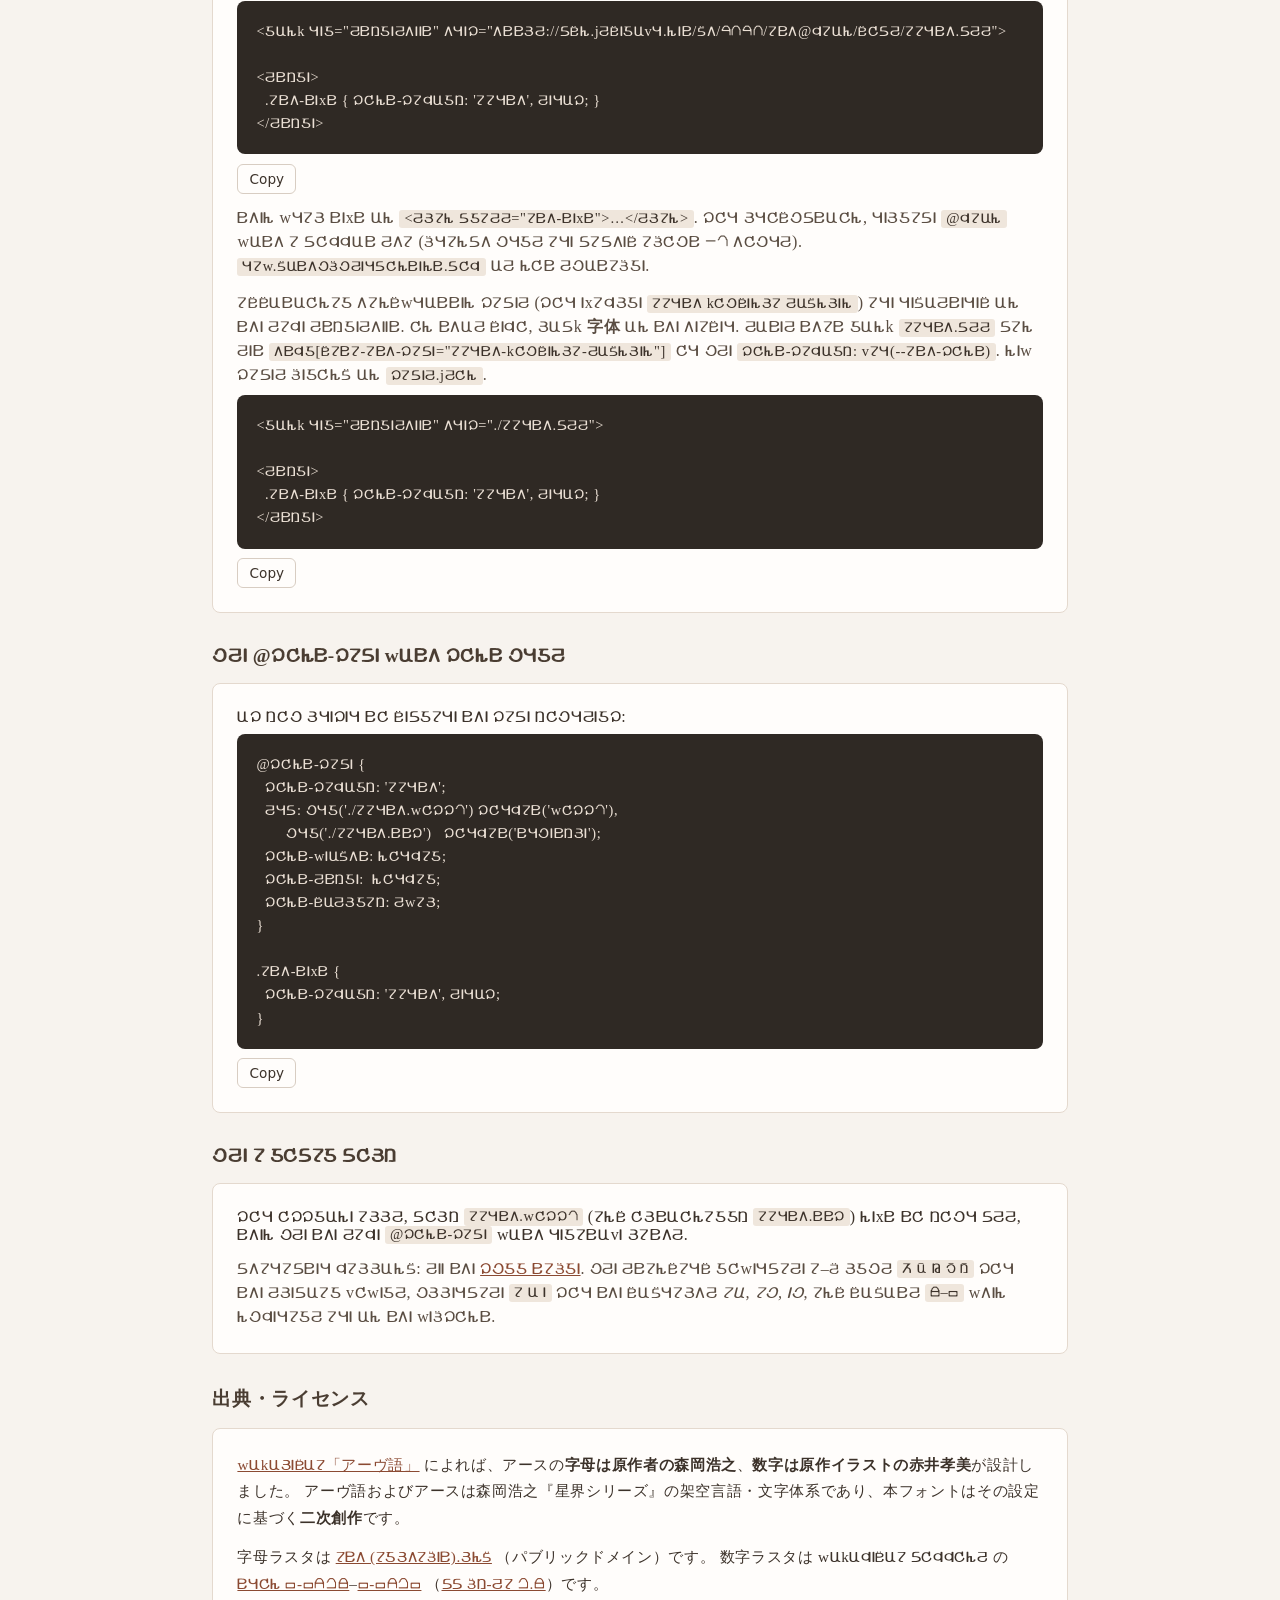
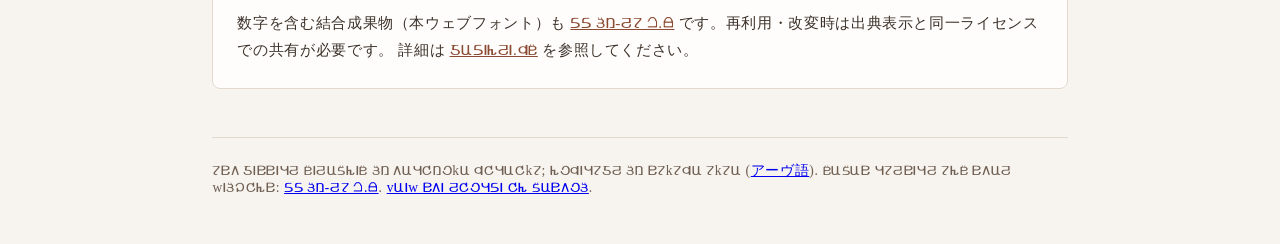
==== commit 99ed277d: "feat: サインペン手書きフェイス aarth-koudenpa-signpen を追加 faces.json でウェブフォントを登録し、字形デモの字体セレクトから切り替えられるようにする。色ペンの" ====
--- a/ath/index.html
+++ b/ath/index.html
@@ -9,6 +9,8 @@
     try {
       var t = localStorage.getItem("ath-theme");
       if (t === "light" || t === "dark") document.documentElement.setAttribute("data-theme", t);
+      var f = localStorage.getItem("ath-face");
+      if (f) document.documentElement.setAttribute("data-ath-face", f);
     } catch (e) {}
   </script>
   <link rel="icon" href="../favicon.ico" sizes="48x48">
@@ -52,7 +54,7 @@
 
     /* Default: the document reads as Ath. Translate restores Latin copy. */
     body:not(.translated) .page-content {
-      font-family: 'Aarth', Georgia, serif;
+      font-family: var(--ath-font);
       text-transform: lowercase;
       letter-spacing: .04em;
     }
@@ -65,7 +67,7 @@
     body:not(.translated) .alpha-cell .label,
     body:not(.translated) code,
     body:not(.translated) pre {
-      font-family: 'Aarth', ui-monospace, monospace;
+      font-family: var(--ath-font);
     }
 
     body.translated .page-content {
@@ -81,12 +83,12 @@
     body.translated .size-scale p,
     body.translated .aarth-para,
     body.translated .ath-keys {
-      font-family: 'Aarth', serif;
+      font-family: var(--ath-font);
     }
 
     /* A / I / E are digraph keys (ai / au / eu). Never lowercase them. */
     .ath-keys {
-      font-family: 'Aarth', serif;
+      font-family: var(--ath-font);
       letter-spacing: .04em;
     }
 
@@ -121,7 +123,7 @@
     /* Aarth font utility class                                            */
     /* ------------------------------------------------------------------ */
     .aarth {
-      font-family: 'Aarth', serif;
+      font-family: var(--ath-font);
     }
 
     /* ------------------------------------------------------------------ */
@@ -140,7 +142,7 @@
 
     /* Large heading */
     .aarth-hero {
-      font-family: 'Aarth', serif;
+      font-family: var(--ath-font);
       font-size: clamp(2.4rem, 12vw, 5rem);
       line-height: 1.2;
       letter-spacing: .08em;
@@ -172,7 +174,7 @@
     }
 
     .alpha-cell .glyph {
-      font-family: 'Aarth', serif;
+      font-family: var(--ath-font);
       font-size: clamp(1.35rem, 6vw, 2.8rem);
       line-height: 1.35;
     }
@@ -218,7 +220,7 @@
     .mapping-table tbody tr:last-child td { border-bottom: none; }
 
     .mapping-table .glyph {
-      font-family: 'Aarth', serif;
+      font-family: var(--ath-font);
       font-size: 1.55rem;
       line-height: 1.2;
       letter-spacing: .04em;
@@ -251,7 +253,7 @@
 
     body:not(.translated) .mapping-table .glyph,
     body.translated .mapping-table .glyph {
-      font-family: 'Aarth', serif;
+      font-family: var(--ath-font);
       text-transform: none;
     }
 
@@ -294,7 +296,7 @@
     }
 
     .size-scale p {
-      font-family: 'Aarth', serif;
+      font-family: var(--ath-font);
       line-height: 1.3;
       overflow-wrap: anywhere;
       word-break: break-word;
@@ -302,7 +304,7 @@
 
     /* Paragraph */
     .aarth-para {
-      font-family: 'Aarth', serif;
+      font-family: var(--ath-font);
       font-size: 1.6rem;
       line-height: 1.6;
       letter-spacing: .04em;
@@ -441,6 +443,12 @@
       <button type="button" class="theme-toggle" id="theme-toggle">自動</button>
     </nav>
     <div class="translate-play">
+      <label class="ath-face-switch" for="ath-face-select">字体
+        <select id="ath-face-select" aria-label="アースの字体">
+          <option value="aarth" selected>標準</option>
+          <option value="aarth-koudenpa-signpen">光電波サインペン</option>
+        </select>
+      </label>
       <button type="button" id="translate-button" aria-pressed="false" aria-controls="page-content">
         ラテンで読む
       </button>
@@ -654,7 +662,15 @@
         (branch URLs are cached about 12 hours).
         <code>raw.githubusercontent.com</code> is not suitable.
       </p>
-      <p class="use-note">When the font files sit next to your page, use a relative path:</p>
+      <p class="use-note">
+        Additional handwritten faces (for example
+        <code>Aarth Koudenpa Signpen</code>) are registered in the same
+        stylesheet. On this demo, pick <strong>字体</strong> in the header.
+        Sites that link <code>aarth.css</code> can set
+        <code>html[data-ath-face="aarth-koudenpa-signpen"]</code>
+        or use <code>font-family: var(--ath-font)</code>.
+        New faces belong in <code>faces.json</code>.
+      </p>
       <pre><code id="snippet-link">&lt;link rel="stylesheet" href="./aarth.css"&gt;
 
 &lt;style&gt;
@@ -791,6 +807,7 @@
     })();
   </script>
   <script src="../theme.js"></script>
+  <script src="../ath-face.js" data-faces="../faces.json"></script>
 
 </body>
 </html>
--- a/aarth.css
+++ b/aarth.css
@@ -1,13 +1,36 @@
-/* Aarth webfont — host this file next to aarth.woff2 / aarth.ttf.
+/* Aarth webfonts — host this file next to the .woff2 / .ttf files.
+   Generated from faces.json by generate_aarth_font.py.
    Relative urls resolve against THIS stylesheet, so a cross-origin
    <link> (GitHub Pages, jsDelivr, …) still loads the fonts from the
    same origin as the CSS. The host must send Access-Control-Allow-Origin
-   for @font-face (GitHub Pages and jsDelivr do). */
+   for @font-face (GitHub Pages and jsDelivr do).
+   Switch faces with html[data-ath-face] or --ath-font. */
+:root {
+  --ath-font: 'Aarth', serif;
+}
+
 @font-face {
   font-family: 'Aarth';
-  src: url('aarth.woff2?v=2') format('woff2'),
-       url('aarth.ttf?v=2')   format('truetype');
+  src: url('aarth.woff2?v=3') format('woff2'),
+       url('aarth.ttf?v=3')   format('truetype');
   font-weight: normal;
   font-style:  normal;
   font-display: swap;
 }
+
+html[data-ath-face='aarth'] {
+  --ath-font: 'Aarth', serif;
+}
+
+@font-face {
+  font-family: 'Aarth Koudenpa Signpen';
+  src: url('aarth-koudenpa-signpen.woff2?v=3') format('woff2'),
+       url('aarth-koudenpa-signpen.ttf?v=3')   format('truetype');
+  font-weight: normal;
+  font-style:  normal;
+  font-display: swap;
+}
+
+html[data-ath-face='aarth-koudenpa-signpen'] {
+  --ath-font: 'Aarth Koudenpa Signpen', serif;
+}
--- a/site.css
+++ b/site.css
@@ -1,135 +1,142 @@
 /* Shared GitHub Pages chrome for アーヴ語 / アース. */
 *, *::before, *::after { box-sizing: border-box; }
 
-/* 既定はシステム設定。data-theme があるときだけ明示的に上書きする。 */
+/* 既定はシステム設定。data-theme があるときだけ明示的に上書きする。
+   ライトはジントの礼服（茶髪・白い服・赤い縁）、
+   ダークはラフィールの軍服（青髪・紺の服・赤い縁）。
+   色はモチーフを残しつつ、本文コントラストと赤の強さをサイト向けに調整。 */
 :root {
   color-scheme: light dark;
-  --bg: #fafaf8;
-  --ink: #1a1a1a;
-  --muted: #666;
-  --heading: #555;
-  --body-soft: #444;
-  --notice-ink: #333;
-  --line: #e0e0e0;
-  --line-soft: #eee;
-  --card: #fff;
-  --accent: #1a1a1a;
-  --on-accent: #fff;
-  --accent-hover: #333;
-  --soft: #f3f1ea;
-  --link: #1a5fb4;
-  --control: #ccc;
-  --control-hover: #f3f3f3;
-  --code-bg: #f0f0f0;
-  --code-ink: #1a1a1a;
-  --pre-bg: #1e1e2e;
-  --pre-ink: #cdd6f4;
-  --phonetic-bg: #fff7e8;
-  --phonetic-line: #f0e0b8;
-  --phonetic-meta: #8a5a00;
-  --analysis-line: #f0f0f0;
-  --busy-pulse-bg: #f7f6f2;
-  --busy-pulse-line: #888;
-  --shadow: 0 18px 48px rgba(0, 0, 0, .18);
-  --backdrop: rgba(26, 26, 26, .42);
+  --bg: #f7f3ee;
+  --ink: #3c322a;
+  --muted: #6f5f52;
+  --heading: #4a3d32;
+  --body-soft: #5a4d42;
+  --notice-ink: #3c322a;
+  --line: #e4d9ce;
+  --line-soft: #efe7de;
+  --card: #fffdfb;
+  --accent: #b44a3c;
+  --on-accent: #fffdfb;
+  --accent-hover: #9a3d32;
+  --trim: #c04538;
+  --soft: #efe6dc;
+  --link: #8b4a32;
+  --control: #d8cdc2;
+  --control-hover: #efe6dc;
+  --code-bg: #efe6dc;
+  --code-ink: #3c322a;
+  --pre-bg: #2f2924;
+  --pre-ink: #eadfd4;
+  --phonetic-bg: #f4e8d6;
+  --phonetic-line: #e0ccb0;
+  --phonetic-meta: #8a5a28;
+  --analysis-line: #efe7de;
+  --busy-pulse-bg: #f3ebe3;
+  --busy-pulse-line: #c04538;
+  --shadow: 0 18px 48px rgba(60, 50, 42, .16);
+  --backdrop: rgba(60, 50, 42, .38);
 }
 
 @media (prefers-color-scheme: dark) {
   :root:not([data-theme="light"]) {
     color-scheme: dark;
-    --bg: #161614;
-    --ink: #ecece8;
-    --muted: #a8a8a0;
-    --heading: #b8b8b0;
-    --body-soft: #c4c4bc;
-    --notice-ink: #d4d4cc;
-    --line: #3a3a36;
-    --line-soft: #2e2e2a;
-    --card: #1e1e1b;
-    --accent: #ecece8;
-    --on-accent: #161614;
-    --accent-hover: #d4d4cc;
-    --soft: #252522;
-    --link: #7cb3e8;
-    --control: #4a4a44;
-    --control-hover: #2a2a26;
-    --code-bg: #2a2a26;
-    --code-ink: #ecece8;
-    --pre-bg: #12121a;
-    --pre-ink: #cdd6f4;
-    --phonetic-bg: #3a2e14;
-    --phonetic-line: #6a5420;
-    --phonetic-meta: #e0b060;
-    --analysis-line: #2e2e2a;
-    --busy-pulse-bg: #252522;
-    --busy-pulse-line: #888;
-    --shadow: 0 18px 48px rgba(0, 0, 0, .45);
-    --backdrop: rgba(0, 0, 0, .62);
+    --bg: #121820;
+    --ink: #e4e8f2;
+    --muted: #93a0b8;
+    --heading: #c5cce0;
+    --body-soft: #c8d0e0;
+    --notice-ink: #e4e8f2;
+    --line: #2a3448;
+    --line-soft: #1c2434;
+    --card: #1a2230;
+    --accent: #d1564c;
+    --on-accent: #fff8f6;
+    --accent-hover: #e36a60;
+    --trim: #d1564c;
+    --soft: #181f2c;
+    --link: #8eadd8;
+    --control: #3a465c;
+    --control-hover: #252d3e;
+    --code-bg: #181f2c;
+    --code-ink: #e4e8f2;
+    --pre-bg: #0c1018;
+    --pre-ink: #c8d2e6;
+    --phonetic-bg: #2a1e22;
+    --phonetic-line: #6a3a3c;
+    --phonetic-meta: #e09088;
+    --analysis-line: #1c2434;
+    --busy-pulse-bg: #1a2230;
+    --busy-pulse-line: #d1564c;
+    --shadow: 0 18px 48px rgba(6, 10, 16, .5);
+    --backdrop: rgba(8, 12, 18, .62);
   }
 }
 
 [data-theme="light"] {
   color-scheme: light;
-  --bg: #fafaf8;
-  --ink: #1a1a1a;
-  --muted: #666;
-  --heading: #555;
-  --body-soft: #444;
-  --notice-ink: #333;
-  --line: #e0e0e0;
-  --line-soft: #eee;
-  --card: #fff;
-  --accent: #1a1a1a;
-  --on-accent: #fff;
-  --accent-hover: #333;
-  --soft: #f3f1ea;
-  --link: #1a5fb4;
-  --control: #ccc;
-  --control-hover: #f3f3f3;
-  --code-bg: #f0f0f0;
-  --code-ink: #1a1a1a;
-  --pre-bg: #1e1e2e;
-  --pre-ink: #cdd6f4;
-  --phonetic-bg: #fff7e8;
-  --phonetic-line: #f0e0b8;
-  --phonetic-meta: #8a5a00;
-  --analysis-line: #f0f0f0;
-  --busy-pulse-bg: #f7f6f2;
-  --busy-pulse-line: #888;
-  --shadow: 0 18px 48px rgba(0, 0, 0, .18);
-  --backdrop: rgba(26, 26, 26, .42);
+  --bg: #f7f3ee;
+  --ink: #3c322a;
+  --muted: #6f5f52;
+  --heading: #4a3d32;
+  --body-soft: #5a4d42;
+  --notice-ink: #3c322a;
+  --line: #e4d9ce;
+  --line-soft: #efe7de;
+  --card: #fffdfb;
+  --accent: #b44a3c;
+  --on-accent: #fffdfb;
+  --accent-hover: #9a3d32;
+  --trim: #c04538;
+  --soft: #efe6dc;
+  --link: #8b4a32;
+  --control: #d8cdc2;
+  --control-hover: #efe6dc;
+  --code-bg: #efe6dc;
+  --code-ink: #3c322a;
+  --pre-bg: #2f2924;
+  --pre-ink: #eadfd4;
+  --phonetic-bg: #f4e8d6;
+  --phonetic-line: #e0ccb0;
+  --phonetic-meta: #8a5a28;
+  --analysis-line: #efe7de;
+  --busy-pulse-bg: #f3ebe3;
+  --busy-pulse-line: #c04538;
+  --shadow: 0 18px 48px rgba(60, 50, 42, .16);
+  --backdrop: rgba(60, 50, 42, .38);
 }
 
 [data-theme="dark"] {
   color-scheme: dark;
-  --bg: #161614;
-  --ink: #ecece8;
-  --muted: #a8a8a0;
-  --heading: #b8b8b0;
-  --body-soft: #c4c4bc;
-  --notice-ink: #d4d4cc;
-  --line: #3a3a36;
-  --line-soft: #2e2e2a;
-  --card: #1e1e1b;
-  --accent: #ecece8;
-  --on-accent: #161614;
-  --accent-hover: #d4d4cc;
-  --soft: #252522;
-  --link: #7cb3e8;
-  --control: #4a4a44;
-  --control-hover: #2a2a26;
-  --code-bg: #2a2a26;
-  --code-ink: #ecece8;
-  --pre-bg: #12121a;
-  --pre-ink: #cdd6f4;
-  --phonetic-bg: #3a2e14;
-  --phonetic-line: #6a5420;
-  --phonetic-meta: #e0b060;
-  --analysis-line: #2e2e2a;
-  --busy-pulse-bg: #252522;
-  --busy-pulse-line: #888;
-  --shadow: 0 18px 48px rgba(0, 0, 0, .45);
-  --backdrop: rgba(0, 0, 0, .62);
+  --bg: #121820;
+  --ink: #e4e8f2;
+  --muted: #93a0b8;
+  --heading: #c5cce0;
+  --body-soft: #c8d0e0;
+  --notice-ink: #e4e8f2;
+  --line: #2a3448;
+  --line-soft: #1c2434;
+  --card: #1a2230;
+  --accent: #d1564c;
+  --on-accent: #fff8f6;
+  --accent-hover: #e36a60;
+  --trim: #d1564c;
+  --soft: #181f2c;
+  --link: #8eadd8;
+  --control: #3a465c;
+  --control-hover: #252d3e;
+  --code-bg: #181f2c;
+  --code-ink: #e4e8f2;
+  --pre-bg: #0c1018;
+  --pre-ink: #c8d2e6;
+  --phonetic-bg: #2a1e22;
+  --phonetic-line: #6a3a3c;
+  --phonetic-meta: #e09088;
+  --analysis-line: #1c2434;
+  --busy-pulse-bg: #1a2230;
+  --busy-pulse-line: #d1564c;
+  --shadow: 0 18px 48px rgba(6, 10, 16, .5);
+  --backdrop: rgba(8, 12, 18, .62);
 }
 
 html {
@@ -149,7 +156,7 @@
   padding-left: calc(1.4rem + env(safe-area-inset-left, 0px));
   padding-right: calc(1.4rem + env(safe-area-inset-right, 0px));
   background: color-mix(in srgb, var(--bg) 94%, transparent);
-  border-bottom: 1px solid var(--line);
+  border-bottom: 2px solid var(--trim);
   backdrop-filter: blur(8px);
 }
 
@@ -163,7 +170,7 @@
 }
 
 .site-logo {
-  font-family: 'Aarth', serif;
+  font-family: var(--ath-font);
   font-size: 1.7rem;
   letter-spacing: .08em;
   line-height: 1;
@@ -198,11 +205,12 @@
 
 .site-nav a[aria-current="page"] {
   text-decoration: underline;
+  text-decoration-color: var(--trim);
   text-underline-offset: .2em;
 }
 
 .site-nav a:focus-visible {
-  outline: 2px solid var(--ink);
+  outline: 2px solid var(--trim);
   outline-offset: 3px;
 }
 
@@ -222,11 +230,11 @@
 }
 
 .theme-toggle:hover {
-  border-color: var(--ink);
+  border-color: var(--trim);
 }
 
 .theme-toggle:focus-visible {
-  outline: 2px solid var(--ink);
+  outline: 2px solid var(--trim);
   outline-offset: 3px;
 }
 
@@ -237,8 +245,43 @@
 .translate-play {
   flex: 1 0 100%;
   display: flex;
+  flex-direction: column;
+  align-items: center;
   justify-content: center;
+  gap: .45rem;
   padding: .15rem 0 .1rem;
+}
+
+.ath-face-switch {
+  display: flex;
+  align-items: center;
+  justify-content: center;
+  gap: .5rem;
+  width: 100%;
+  max-width: 28rem;
+  font: 600 .9rem/1.2 system-ui, sans-serif;
+  color: var(--ink);
+}
+
+.ath-face-switch select {
+  flex: 1 1 auto;
+  min-height: 2.75rem;
+  padding: .4rem .9rem;
+  font: 600 .9rem/1.2 system-ui, sans-serif;
+  color: var(--ink);
+  background: var(--card);
+  border: 1px solid var(--line);
+  border-radius: 999px;
+  cursor: pointer;
+}
+
+.ath-face-switch select:hover {
+  border-color: var(--trim);
+}
+
+.ath-face-switch select:focus-visible {
+  outline: 2px solid var(--trim);
+  outline-offset: 3px;
 }
 
 #translate-button {
@@ -249,24 +292,25 @@
   max-width: 28rem;
   font: 700 1.05rem/1.2 system-ui, sans-serif;
   padding: .7rem 1.3rem;
-  border: 1px solid var(--ink);
+  border: 1px solid var(--trim);
   border-radius: 999px;
-  background: var(--ink);
-  color: var(--bg);
+  background: var(--accent);
+  color: var(--on-accent);
   cursor: pointer;
-  box-shadow: 0 1px 0 color-mix(in srgb, var(--ink) 20%, transparent);
-}
-
-#translate-button:hover { background: var(--accent-hover); color: var(--bg); }
+  box-shadow: 0 1px 0 color-mix(in srgb, var(--trim) 28%, transparent);
+}
+
+#translate-button:hover { background: var(--accent-hover); color: var(--on-accent); }
 
 #translate-button:focus-visible {
-  outline: 2px solid var(--ink);
+  outline: 2px solid var(--trim);
   outline-offset: 3px;
 }
 
 body.translated #translate-button {
   background: var(--card);
   color: var(--ink);
+  border-color: var(--trim);
 }
 
 .site-cards {
@@ -316,11 +360,11 @@
 
 .site-card:hover,
 .site-card:active {
-  border-color: var(--ink);
+  border-color: var(--trim);
 }
 
 .site-card:focus-visible {
-  outline: 2px solid var(--ink);
+  outline: 2px solid var(--trim);
   outline-offset: 3px;
 }
 
@@ -338,7 +382,7 @@
 }
 
 .site-card .ath-sample {
-  font-family: 'Aarth', serif;
+  font-family: var(--ath-font);
   font-size: 1.8rem;
   letter-spacing: .08em;
   margin: .7rem 0 .5rem;
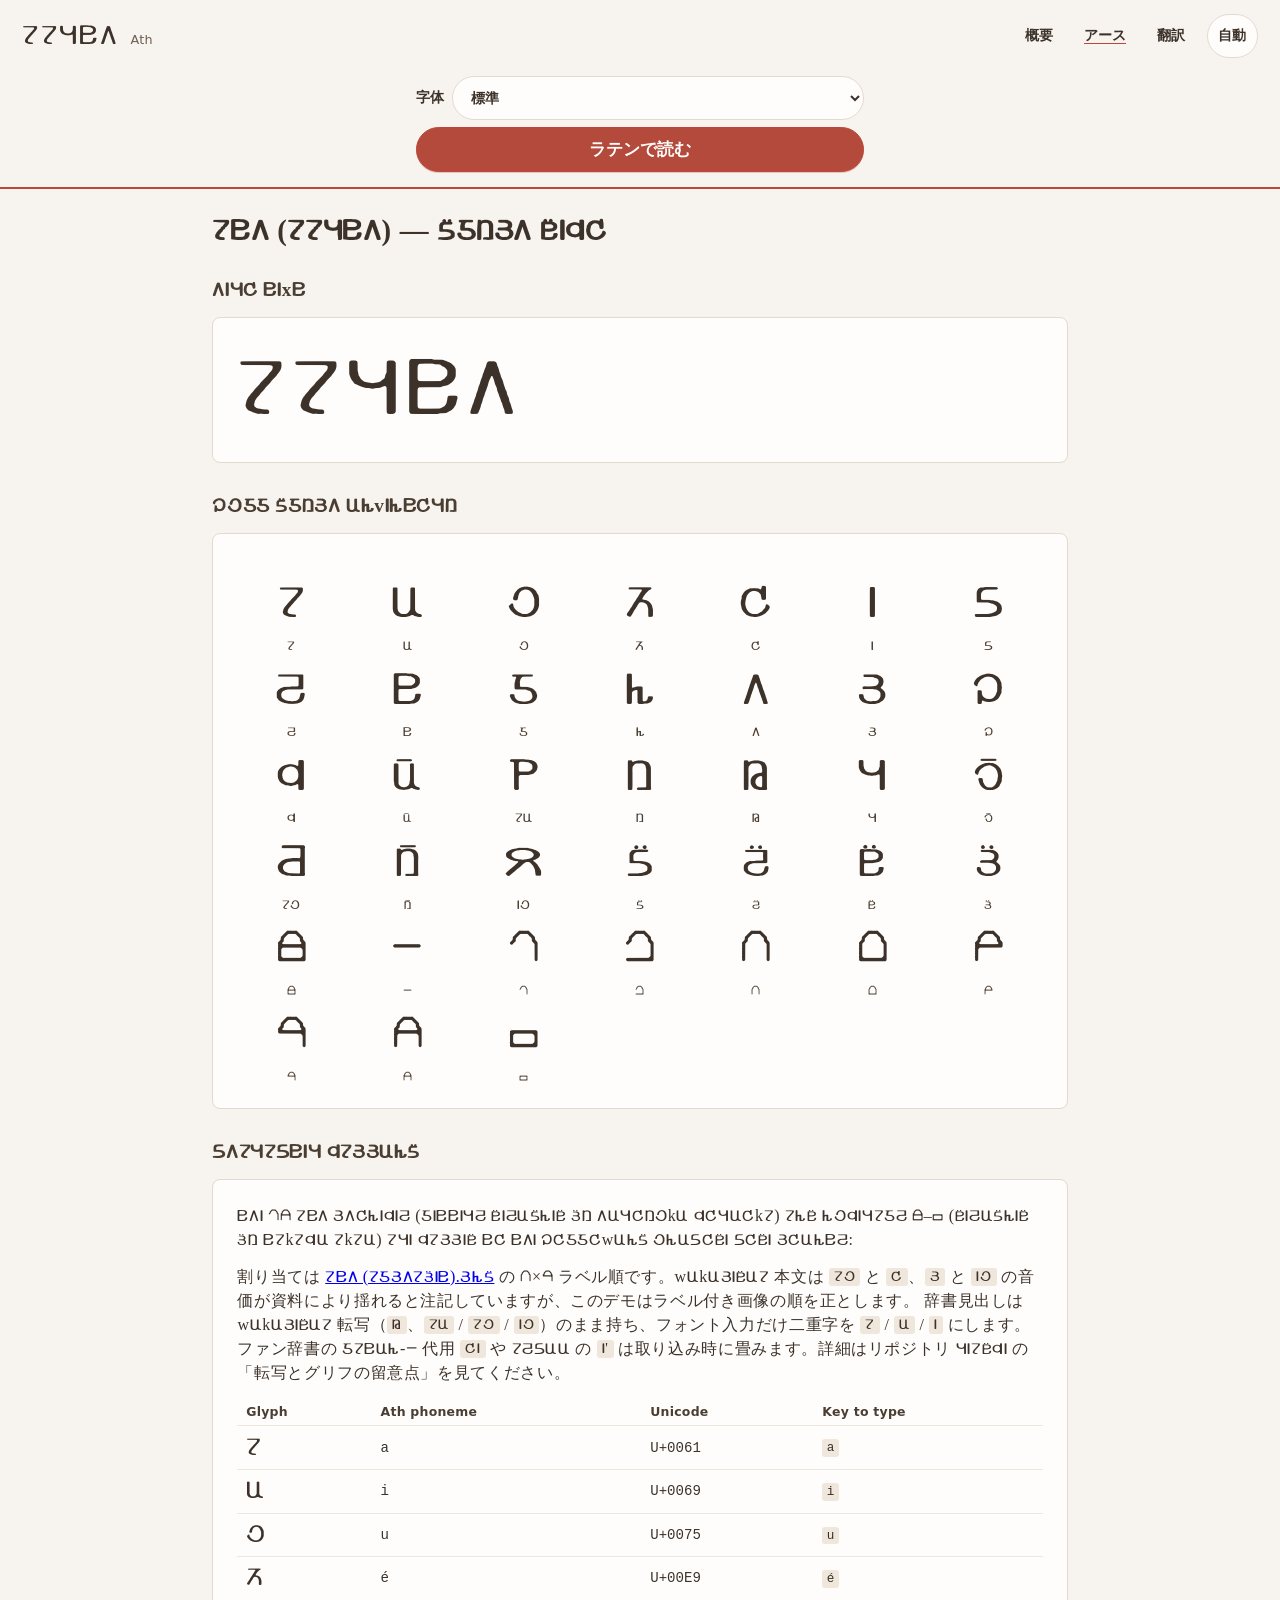
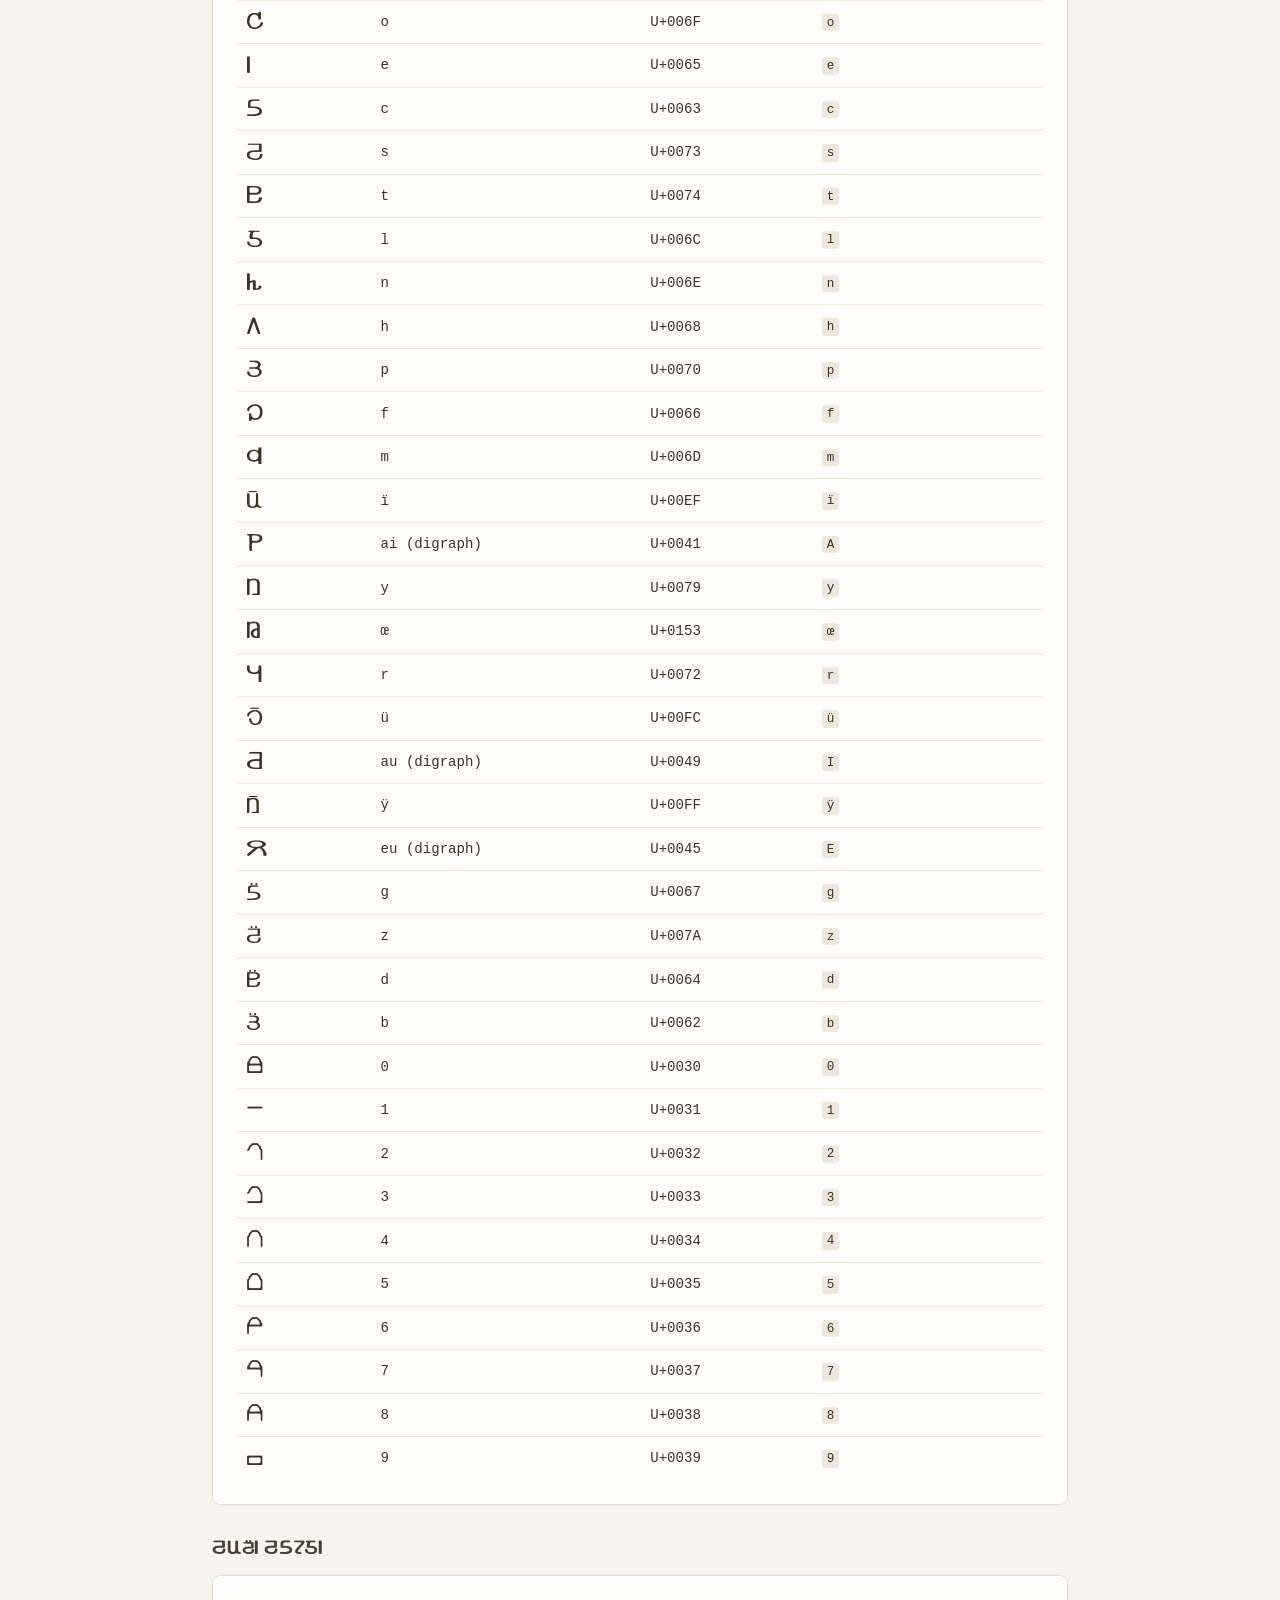
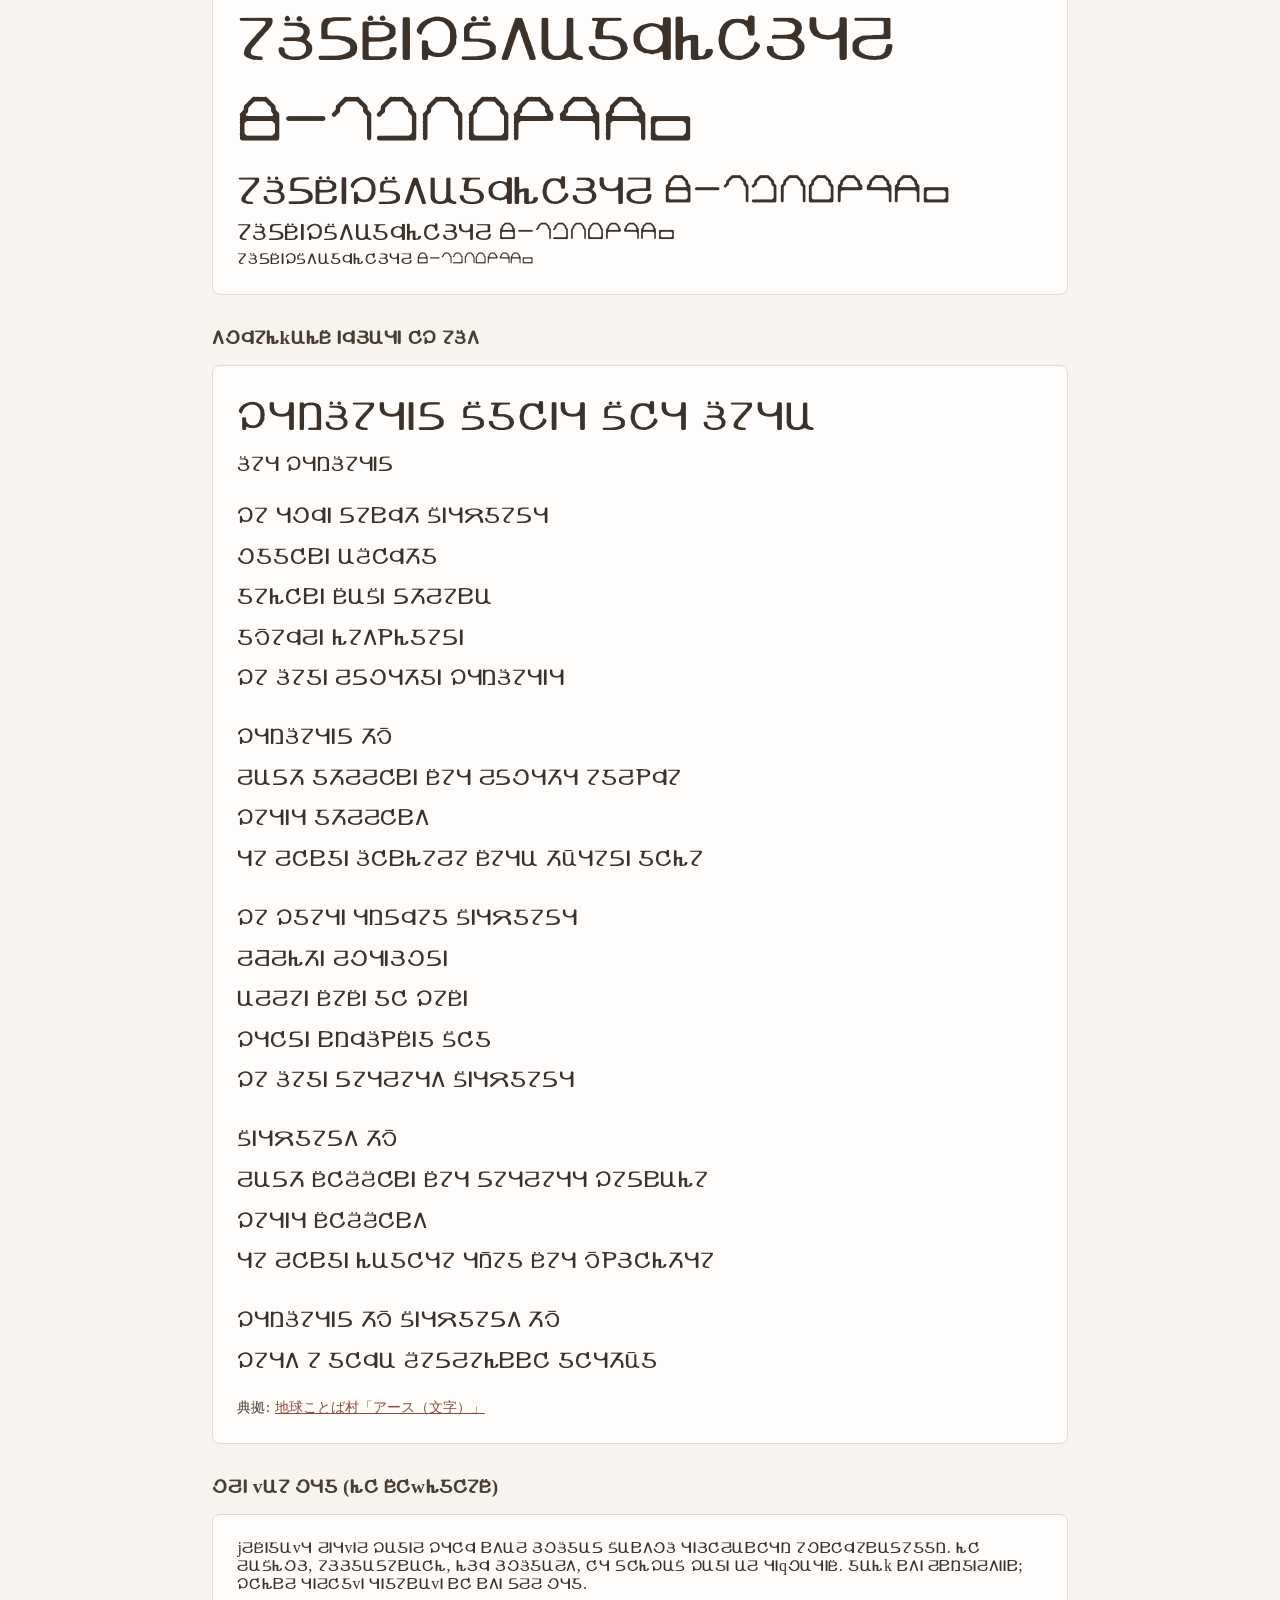
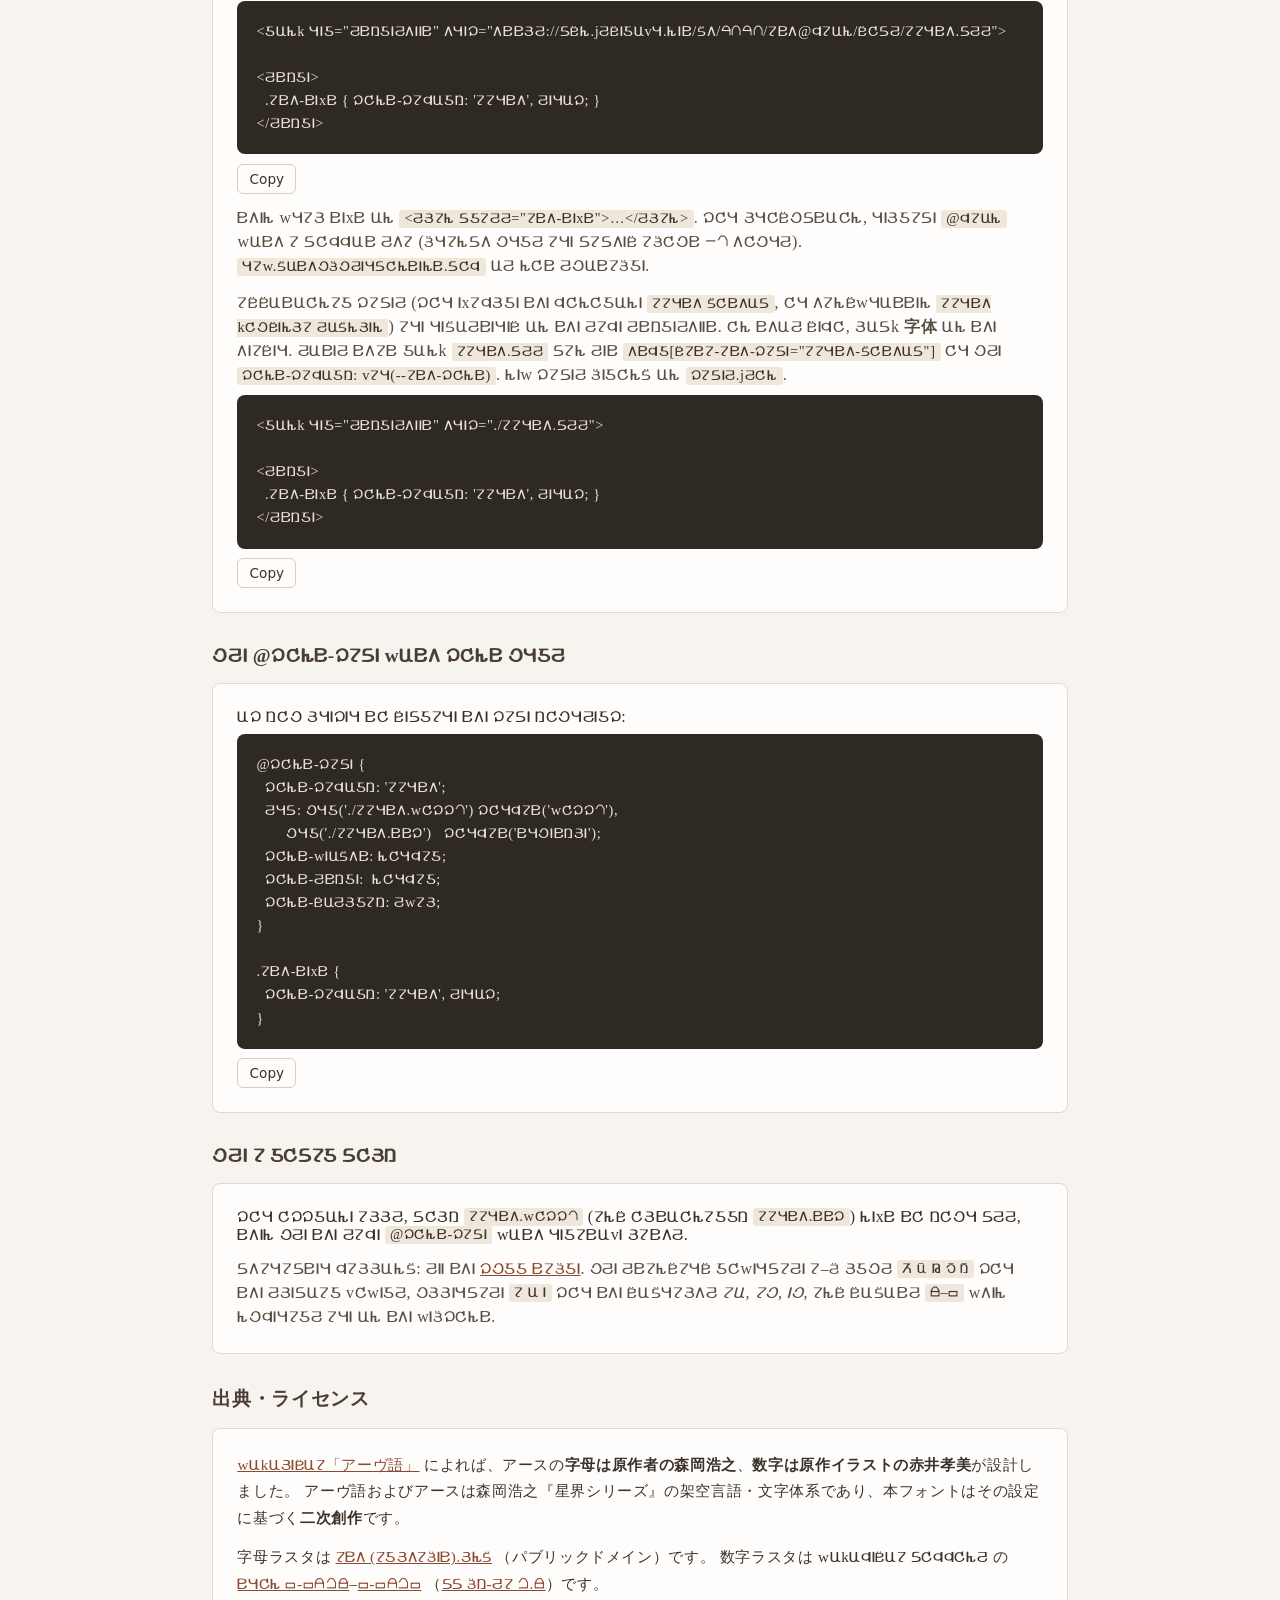
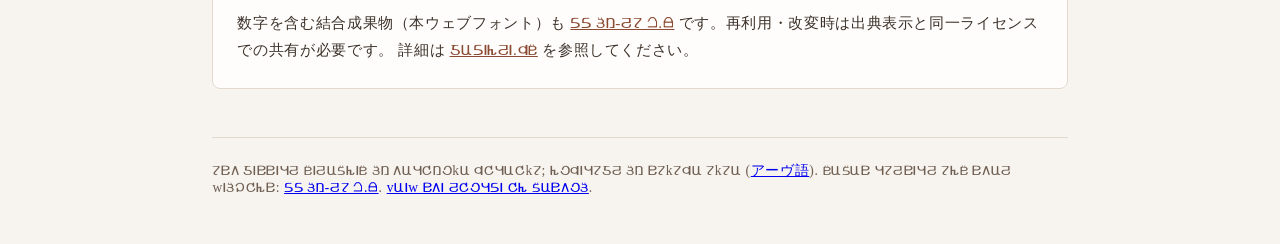
==== commit 6b7a9991: "feat: 標準ラスタの等線ゴシックフェイス aarth-gothic を追加 既存の記入済みアースを骨格化して一定線幅で描き直し、丸ゴシック面として字体セレクトから切り替えられるようにする。既定の " ====
--- a/ath/index.html
+++ b/ath/index.html
@@ -446,6 +446,7 @@
       <label class="ath-face-switch" for="ath-face-select">字体
         <select id="ath-face-select" aria-label="アースの字体">
           <option value="aarth" selected>標準</option>
+          <option value="aarth-gothic">ゴシック</option>
           <option value="aarth-koudenpa-signpen">光電波サインペン</option>
         </select>
       </label>
@@ -663,11 +664,12 @@
         <code>raw.githubusercontent.com</code> is not suitable.
       </p>
       <p class="use-note">
-        Additional handwritten faces (for example
+        Additional faces (for example the monoline
+        <code>Aarth Gothic</code>, or handwritten
         <code>Aarth Koudenpa Signpen</code>) are registered in the same
         stylesheet. On this demo, pick <strong>字体</strong> in the header.
         Sites that link <code>aarth.css</code> can set
-        <code>html[data-ath-face="aarth-koudenpa-signpen"]</code>
+        <code>html[data-ath-face="aarth-gothic"]</code>
         or use <code>font-family: var(--ath-font)</code>.
         New faces belong in <code>faces.json</code>.
       </p>
--- a/aarth.css
+++ b/aarth.css
@@ -11,8 +11,8 @@
 
 @font-face {
   font-family: 'Aarth';
-  src: url('aarth.woff2?v=3') format('woff2'),
-       url('aarth.ttf?v=3')   format('truetype');
+  src: url('aarth.woff2?v=4') format('woff2'),
+       url('aarth.ttf?v=4')   format('truetype');
   font-weight: normal;
   font-style:  normal;
   font-display: swap;
@@ -23,9 +23,22 @@
 }
 
 @font-face {
+  font-family: 'Aarth Gothic';
+  src: url('aarth-gothic.woff2?v=4') format('woff2'),
+       url('aarth-gothic.ttf?v=4')   format('truetype');
+  font-weight: normal;
+  font-style:  normal;
+  font-display: swap;
+}
+
+html[data-ath-face='aarth-gothic'] {
+  --ath-font: 'Aarth Gothic', serif;
+}
+
+@font-face {
   font-family: 'Aarth Koudenpa Signpen';
-  src: url('aarth-koudenpa-signpen.woff2?v=3') format('woff2'),
-       url('aarth-koudenpa-signpen.ttf?v=3')   format('truetype');
+  src: url('aarth-koudenpa-signpen.woff2?v=4') format('woff2'),
+       url('aarth-koudenpa-signpen.ttf?v=4')   format('truetype');
   font-weight: normal;
   font-style:  normal;
   font-display: swap;
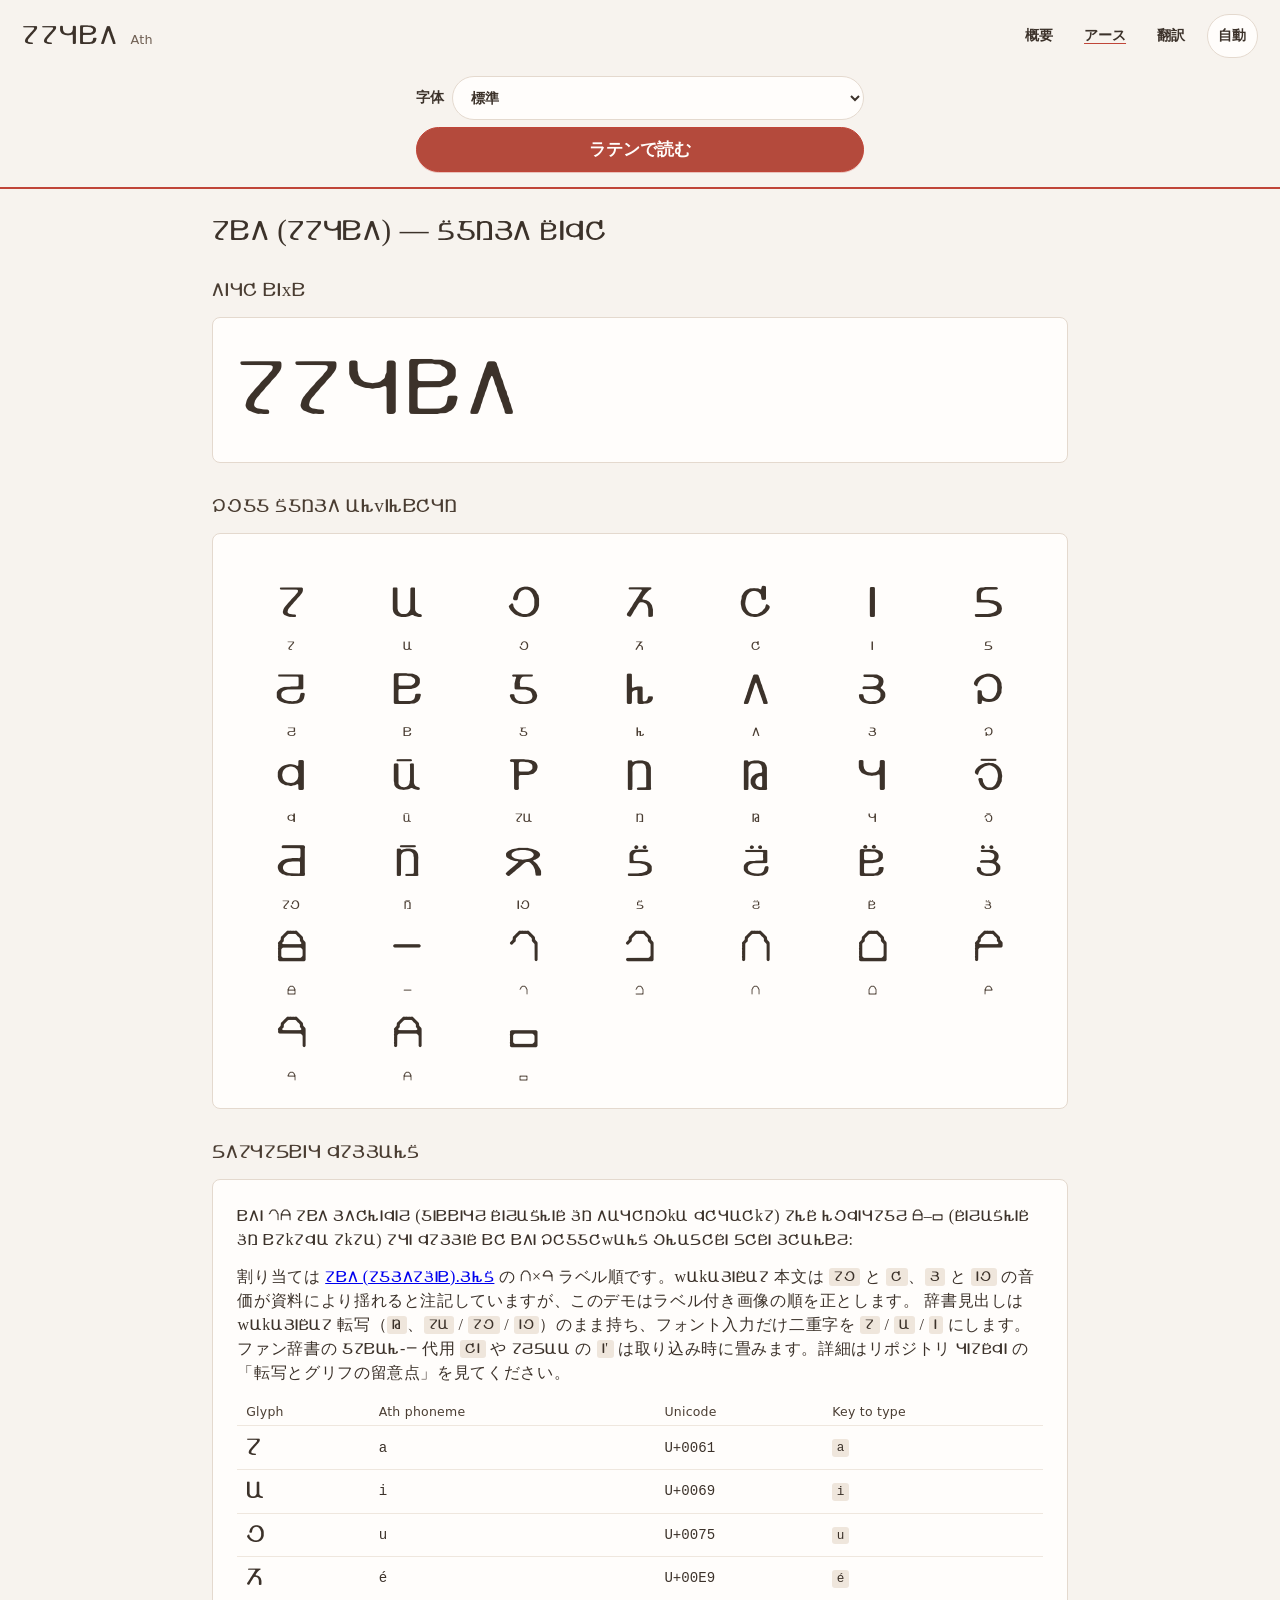
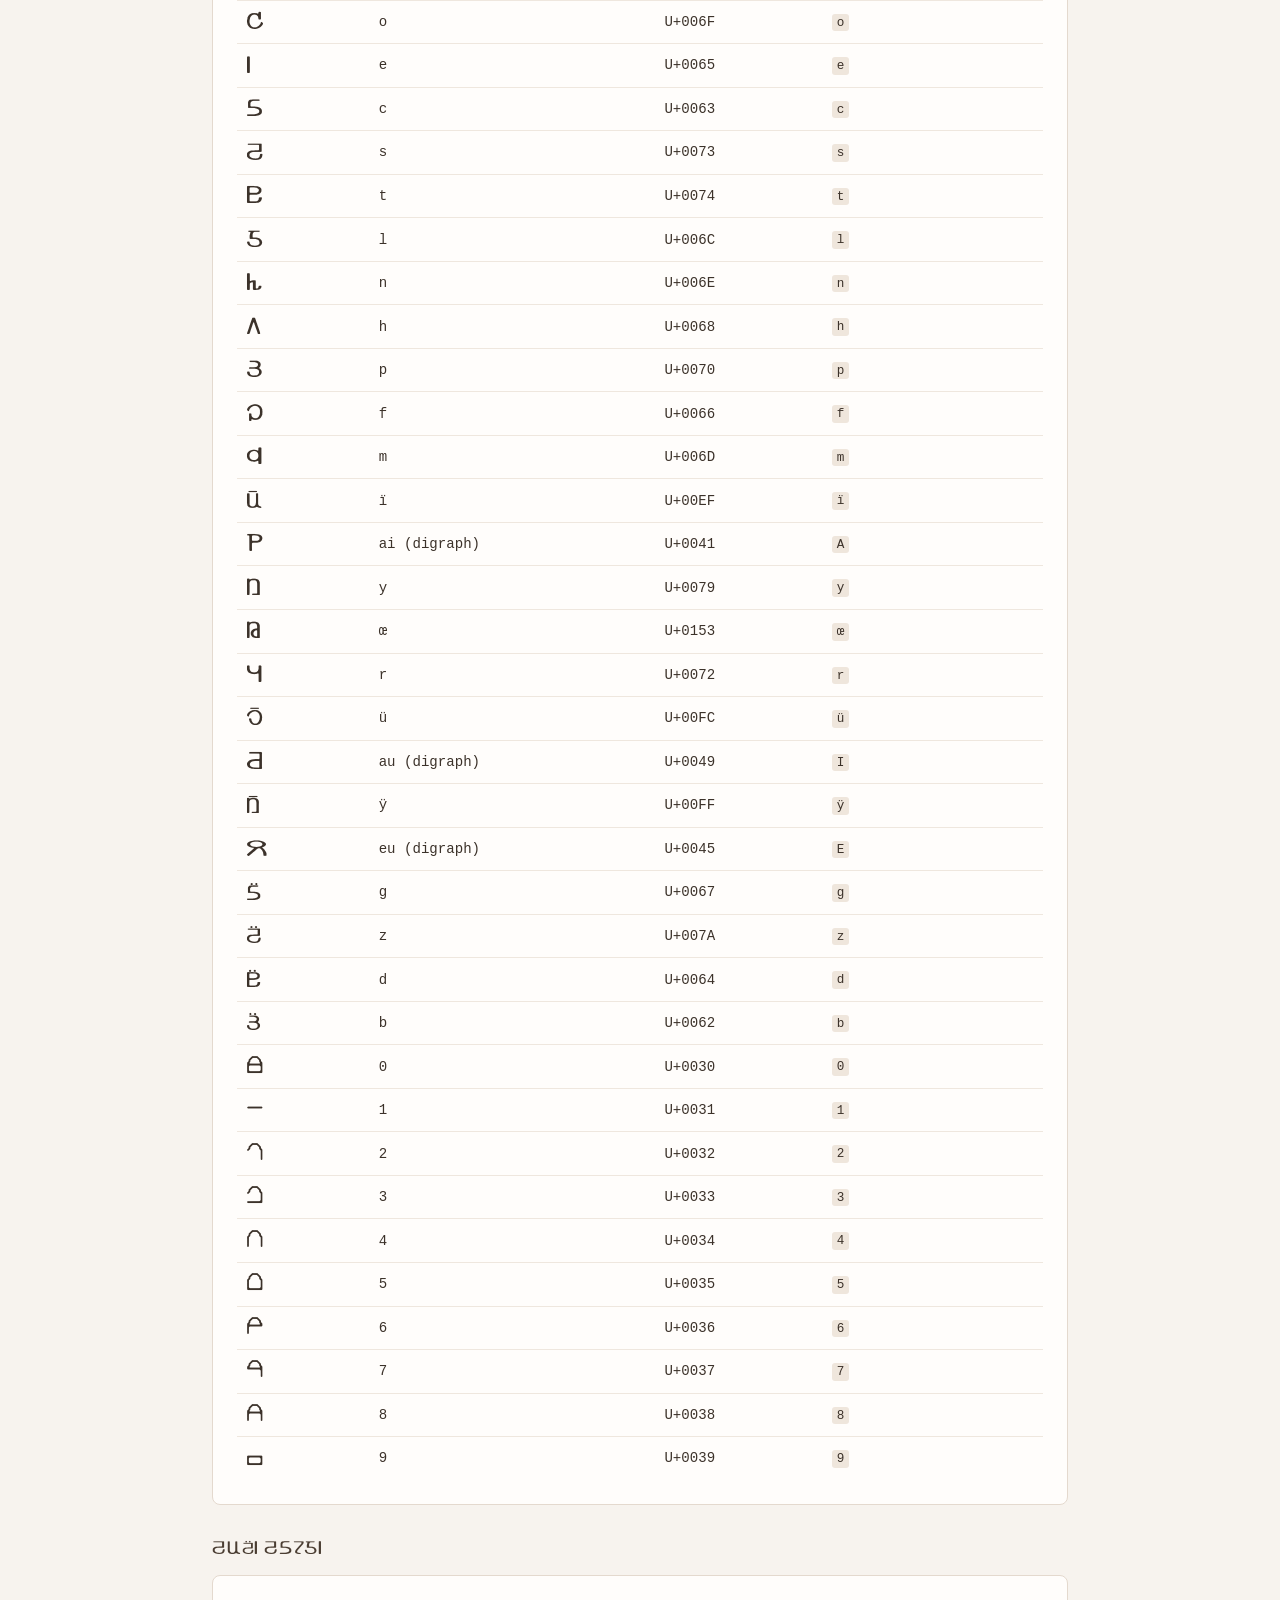
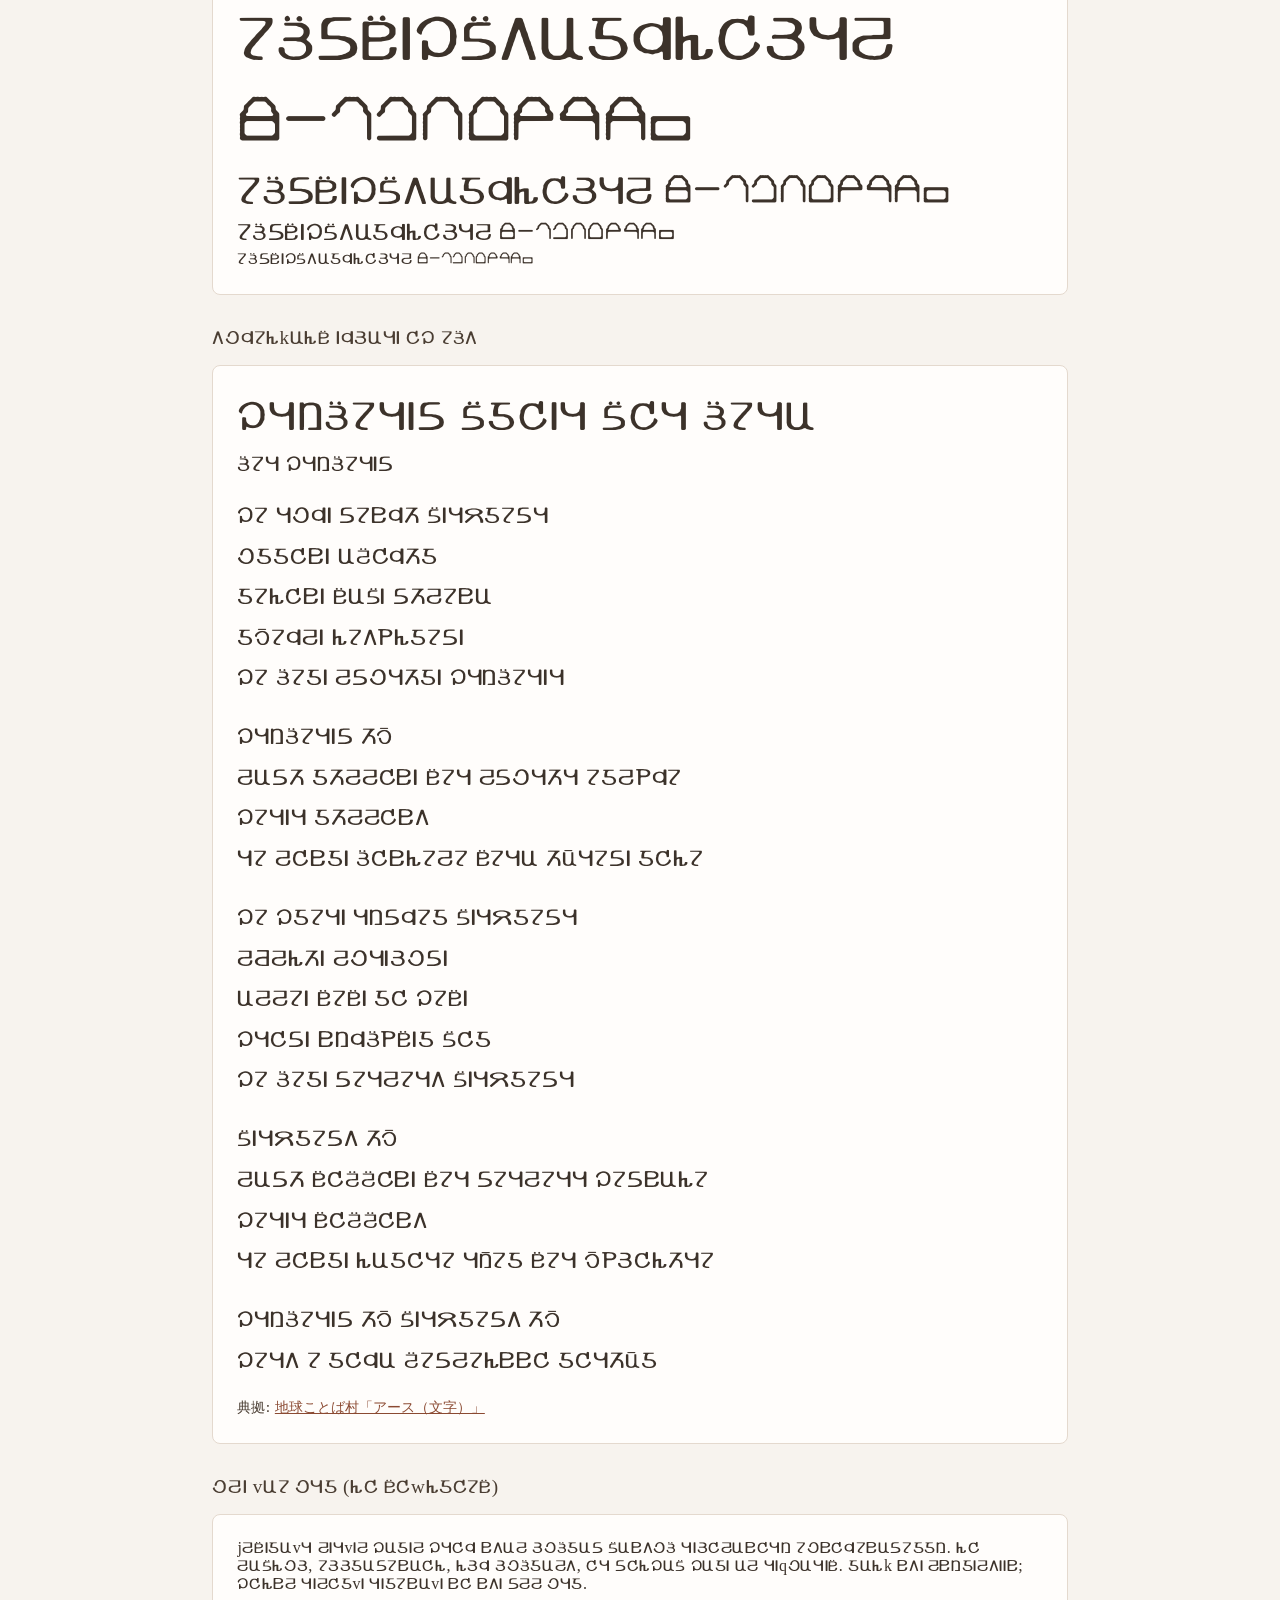
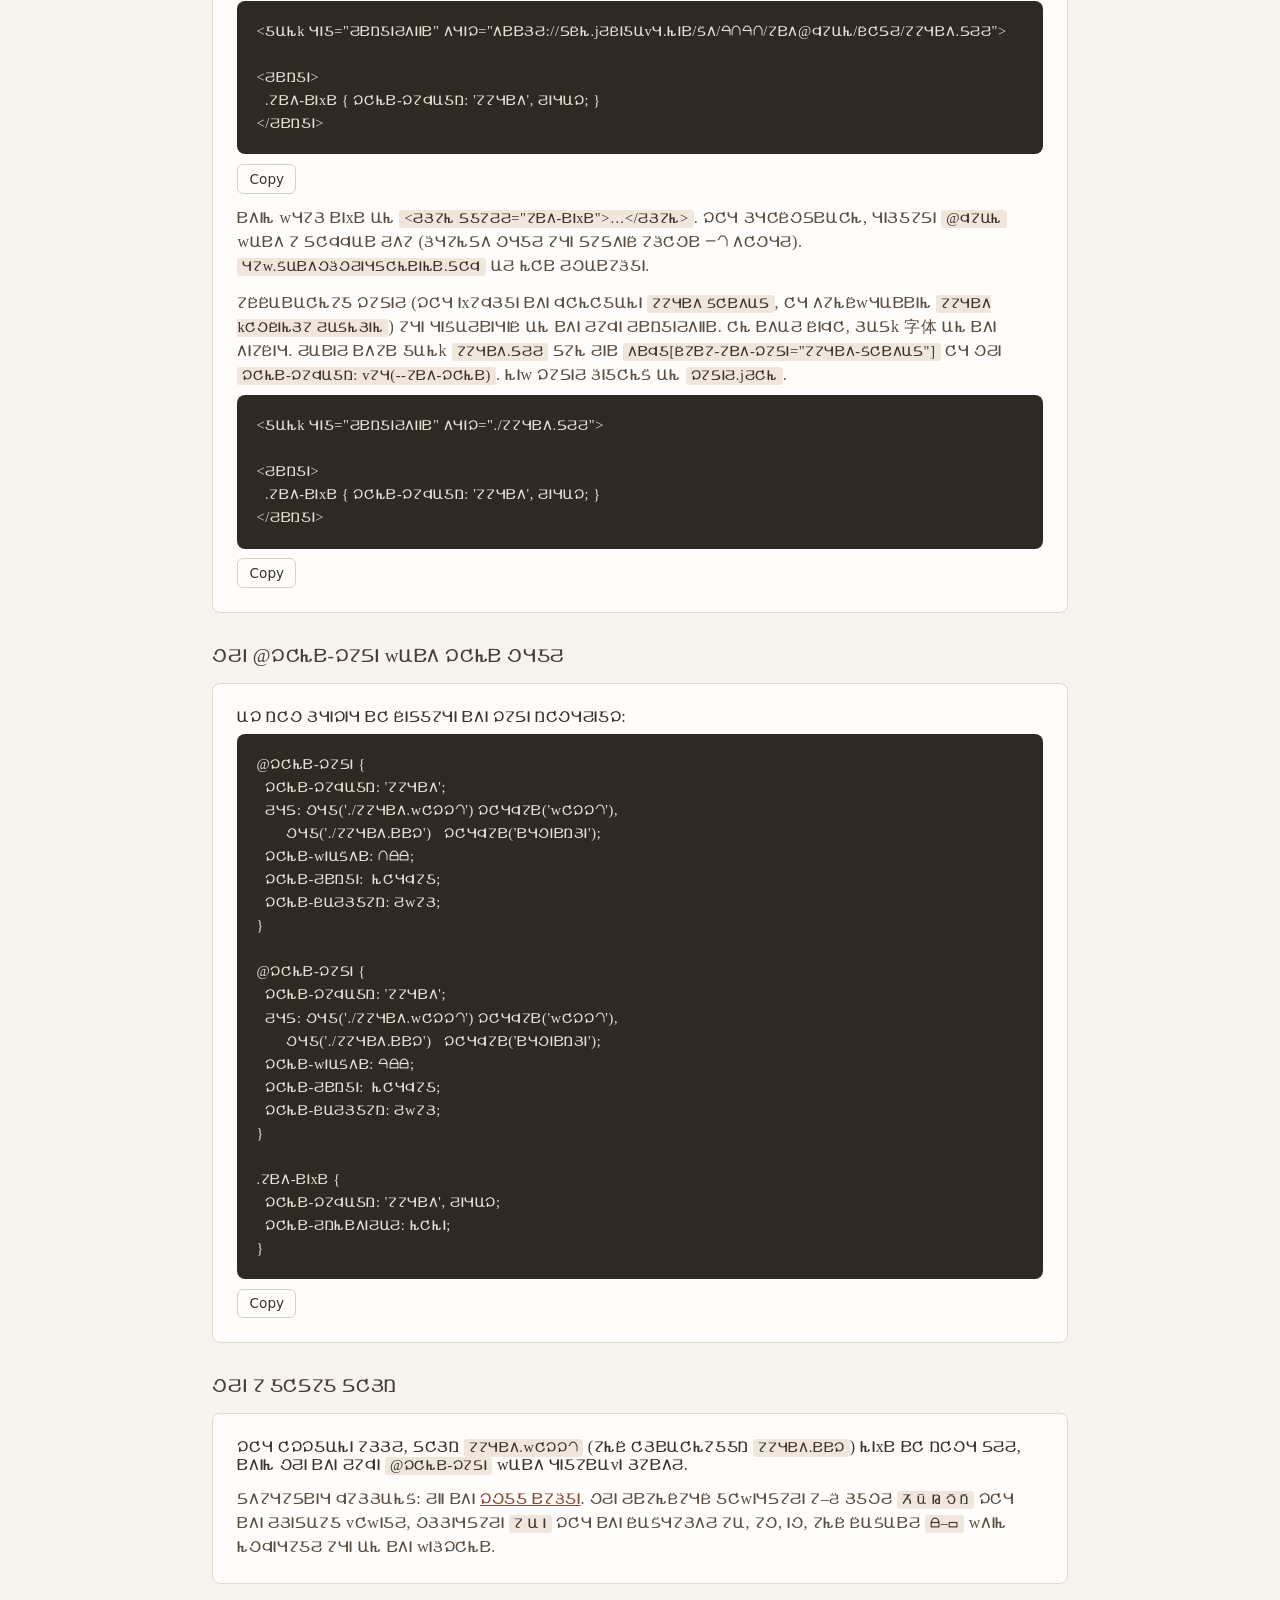
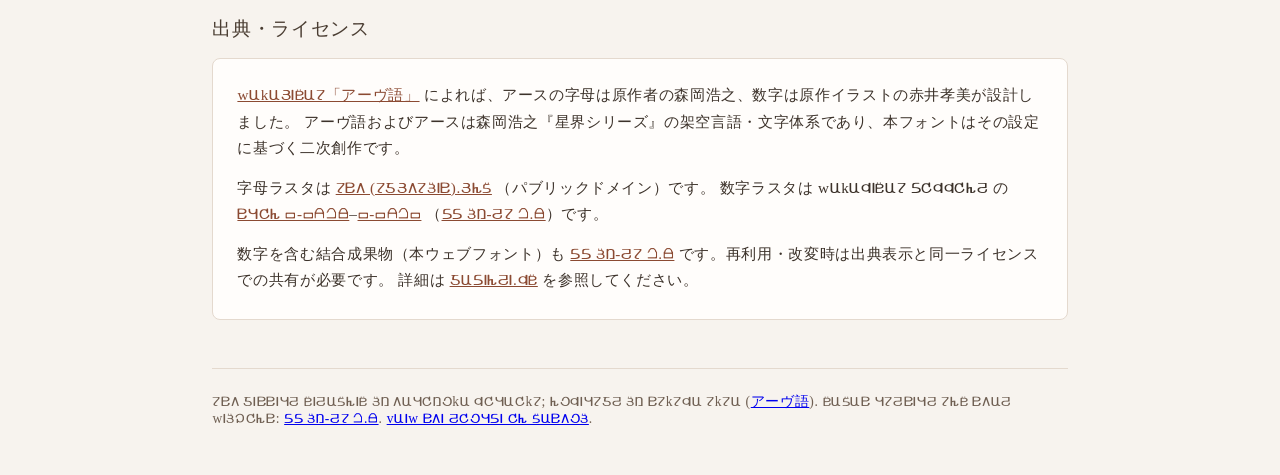
==== commit a8537247: "fix: Regular 専用のアースを偽ボールドで縁取りしない 見出しの UA bold (700) が CFF 輪郭をストローク合成し、塗りが 中空に見えていた。同じ Regular ファイルを " ====
--- a/ath/index.html
+++ b/ath/index.html
@@ -55,8 +55,14 @@
     /* Default: the document reads as Ath. Translate restores Latin copy. */
     body:not(.translated) .page-content {
       font-family: var(--ath-font);
+      font-weight: 400;
+      font-synthesis: none;
       text-transform: lowercase;
       letter-spacing: .04em;
+    }
+
+    body:not(.translated) .page-content :is(h1, h2, h3, h4, h5, h6, strong, b, th) {
+      font-weight: 400;
     }
 
     /* A / I / E are digraph keys — do not lowercase them. */
@@ -692,13 +698,23 @@
   font-family: 'Aarth';
   src: url('./aarth.woff2') format('woff2'),
        url('./aarth.ttf')   format('truetype');
-  font-weight: normal;
+  font-weight: 400;
   font-style:  normal;
   font-display: swap;
 }
 
+@font-face {
+  font-family: 'Aarth';
+  src: url('./aarth.woff2') format('woff2'),
+       url('./aarth.ttf')   format('truetype');
+  font-weight: 700;
+  font-style:  normal;
+  font-display: swap;
+}
+
 .ath-text {
   font-family: 'Aarth', serif;
+  font-synthesis: none;
 }</code></pre>
       <div class="snippet-actions">
         <button type="button" data-copy="snippet-font-face">Copy</button>
--- a/aarth.css
+++ b/aarth.css
@@ -11,9 +11,27 @@
 
 @font-face {
   font-family: 'Aarth';
-  src: url('aarth.woff2?v=4') format('woff2'),
-       url('aarth.ttf?v=4')   format('truetype');
-  font-weight: normal;
+  src: url('aarth.woff2?v=5') format('woff2'),
+       url('aarth.ttf?v=5')   format('truetype');
+  font-weight: 400;
+  font-style:  normal;
+  font-display: swap;
+}
+
+@font-face {
+  font-family: 'Aarth';
+  src: url('aarth.woff2?v=5') format('woff2'),
+       url('aarth.ttf?v=5')   format('truetype');
+  font-weight: 600;
+  font-style:  normal;
+  font-display: swap;
+}
+
+@font-face {
+  font-family: 'Aarth';
+  src: url('aarth.woff2?v=5') format('woff2'),
+       url('aarth.ttf?v=5')   format('truetype');
+  font-weight: 700;
   font-style:  normal;
   font-display: swap;
 }
@@ -24,9 +42,27 @@
 
 @font-face {
   font-family: 'Aarth Gothic';
-  src: url('aarth-gothic.woff2?v=4') format('woff2'),
-       url('aarth-gothic.ttf?v=4')   format('truetype');
-  font-weight: normal;
+  src: url('aarth-gothic.woff2?v=5') format('woff2'),
+       url('aarth-gothic.ttf?v=5')   format('truetype');
+  font-weight: 400;
+  font-style:  normal;
+  font-display: swap;
+}
+
+@font-face {
+  font-family: 'Aarth Gothic';
+  src: url('aarth-gothic.woff2?v=5') format('woff2'),
+       url('aarth-gothic.ttf?v=5')   format('truetype');
+  font-weight: 600;
+  font-style:  normal;
+  font-display: swap;
+}
+
+@font-face {
+  font-family: 'Aarth Gothic';
+  src: url('aarth-gothic.woff2?v=5') format('woff2'),
+       url('aarth-gothic.ttf?v=5')   format('truetype');
+  font-weight: 700;
   font-style:  normal;
   font-display: swap;
 }
@@ -37,9 +73,27 @@
 
 @font-face {
   font-family: 'Aarth Koudenpa Signpen';
-  src: url('aarth-koudenpa-signpen.woff2?v=4') format('woff2'),
-       url('aarth-koudenpa-signpen.ttf?v=4')   format('truetype');
-  font-weight: normal;
+  src: url('aarth-koudenpa-signpen.woff2?v=5') format('woff2'),
+       url('aarth-koudenpa-signpen.ttf?v=5')   format('truetype');
+  font-weight: 400;
+  font-style:  normal;
+  font-display: swap;
+}
+
+@font-face {
+  font-family: 'Aarth Koudenpa Signpen';
+  src: url('aarth-koudenpa-signpen.woff2?v=5') format('woff2'),
+       url('aarth-koudenpa-signpen.ttf?v=5')   format('truetype');
+  font-weight: 600;
+  font-style:  normal;
+  font-display: swap;
+}
+
+@font-face {
+  font-family: 'Aarth Koudenpa Signpen';
+  src: url('aarth-koudenpa-signpen.woff2?v=5') format('woff2'),
+       url('aarth-koudenpa-signpen.ttf?v=5')   format('truetype');
+  font-weight: 700;
   font-style:  normal;
   font-display: swap;
 }
@@ -47,3 +101,10 @@
 html[data-ath-face='aarth-koudenpa-signpen'] {
   --ath-font: 'Aarth Koudenpa Signpen', serif;
 }
+
+/* Regular-only faces: do not stroke CFF outlines to fake bold. */
+.site-logo, .ath-sample, .hero-ath, .aarth, .aarth-hero, .ath-keys,
+.teaser-grid span, textarea.ath-script,
+body:not(.translated) .page-content {
+  font-synthesis: none;
+}
--- a/site.css
+++ b/site.css
@@ -175,6 +175,24 @@
   letter-spacing: .08em;
   line-height: 1;
   font-weight: 400;
+  font-synthesis: none;
+}
+
+/* Ath webfonts are Regular-only. UA bold on headings would synthesize a
+   CFF outline stroke (hollow stems / 縁取り). */
+body:not(.translated) .page-content :is(h1, h2, h3, h4, h5, h6, strong, b, th) {
+  font-weight: 400;
+}
+
+.ath-sample,
+.hero-ath,
+.teaser-grid span,
+.aarth,
+.aarth-hero,
+.ath-keys,
+textarea.ath-script {
+  font-weight: 400;
+  font-synthesis: none;
 }
 
 .site-meta {
